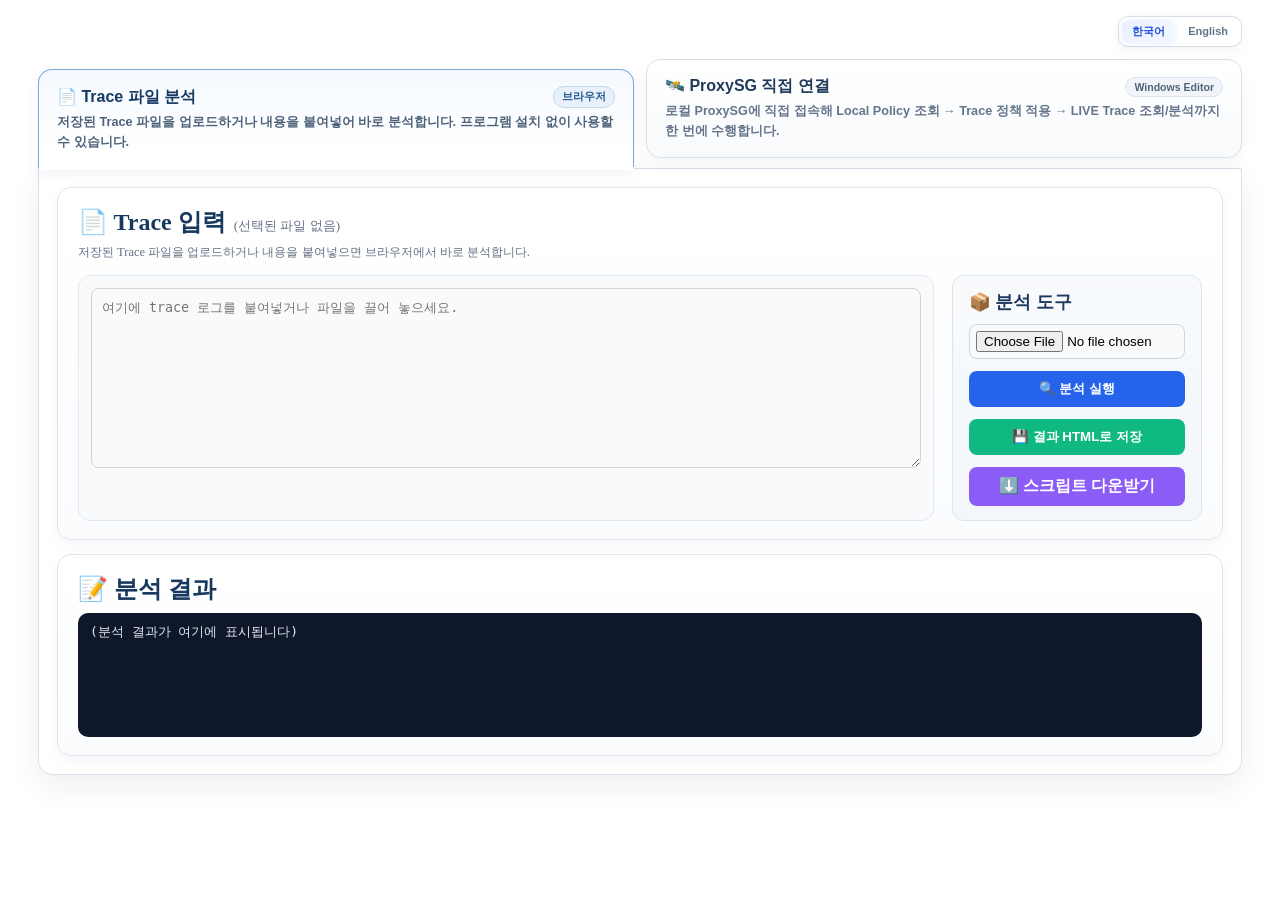
==== index.html @ c9fb76b7 "Add files via upload" ====
<!DOCTYPE html>
<html lang="ko">
<head>
<link rel="icon" href="data:image/svg+xml,%3Csvg xmlns='http://www.w3.org/2000/svg' viewBox='0 0 100 100'%3E%3Ctext y='.9em' font-size='90'%3E🌠%3C/text%3E%3C/svg%3E">
<link rel="stylesheet" href="https://etech-symantec.github.io/style.css" />
<link rel="preconnect" href="https://fonts.googleapis.com">
<link rel="preconnect" href="https://fonts.gstatic.com" crossorigin>
<link href="https://fonts.googleapis.com/css2?family=Do+Hyeon&display=swap" rel="stylesheet">
<meta charset="UTF-8">
<title data-i18n-title="pageTitle">ProxySG Trace 분석 도구</title>
<style>
  .container {
    background:#fff; border-radius:14px; box-shadow:0 6px 18px rgba(0,0,0,0.08);
    margin:30px; padding:4px 32px;
  }
  
  textarea {
    width:95%; min-height:180px; border:1px solid #d1d5db; border-radius:8px;
    padding:10px; resize:vertical; background:#fafafa; font-family:Consolas,monospace;
  }
  
  textarea:focus { outline:none; border-color:#2563eb; background:#fff; box-shadow:0 0 0 2px rgba(37,99,235,0.2); }
  
  button {
    background:#2563eb; color:white; border:none; border-radius:8px;
    padding:9px 16px; cursor:pointer; font-weight:600; margin-top:10px;
  }
  
  button:hover { background:#1e40af; }

  pre {
    background:#0f172a; color:#e2e8f0; padding:12px; border-radius:10px;
    white-space:pre-line;
    overflow-x:auto;
    line-height:1.1;
    margin:10;
    min-height:100px;
  }

  .match-line { color:#67C090; }
  .miss-line { color:#9BB4C0; }
  .na-line { color:#7f1d1d; }
  .blue-line { color:#3b82f6; }
  .pink-line { color:#ec4899; }
  .url-line { color:#facc15; }
  .purple-line { color:#a855f7; }
  .late-line { color:#E1D0B3; }

  .session-list {
    margin-top:15px; border:1px solid #d1d5db; border-radius:8px;
    max-height:400px; overflow-y:auto; background:#f9fafb;
  }
  .session-item {
    padding:8px 12px; border-bottom:1px solid #e5e7eb; cursor:pointer;
    font-family:Consolas, monospace;
  }
  .session-item:hover { background:#e0f2fe; }
  .session-id { font-weight:bold; color:#111827; display:block; }
  .session-method { color:#2563eb; font-weight:600; }
  .session-url { color:#7c3aed; }
  .active-session { background:#dbeafe; }

  .filter-box {
    margin-top: 15px; padding: 8px; background: #f3f4f6;
    border-radius: 8px; display: flex; gap: 18px; align-items: center;
  }
  
  .warning { color:#b91c1c; font-size:13px; margin-left:auto; }

  textarea.dragover {
    border: 2px dashed #2563eb !important;
    background: #eef2ff !important;
  }
  
  #tzOffset {
    font-family: "Segoe UI", sans-serif;
    font-size: 0.7rem;
    background: #fff;
    border: 1px solid #d1d5db;
    border-radius: 6px;
    padding: 2px 8px;
    cursor: pointer;
  }
  
  #tzOffset:hover {
    border-color: #2563eb;
  }
  
  #sessionSearchInput:focus {
    border-color: #2563eb;
    background: #fff;
    box-shadow: 0 0 0 2px rgba(37,99,235,0.15);
    outline: none;
  }


  /* ===== 분석 방식 선택 / 직접 연결 페이지 ===== */
  .trace-mode-wrap {
    margin: 24px 30px 0;
    display: grid;
    grid-template-columns: repeat(2, minmax(0, 1fr));
    gap: 12px;
    align-items: end;
    position: relative;
    z-index: 4;
  }
  .trace-mode-card {
    position: relative;
    min-height: 82px;
    border: 1px solid #d7e0ea !important;
    background: linear-gradient(180deg,#ffffff 0%,#f8fafc 100%) !important;
    border-radius: 14px;
    padding: 16px 18px;
    cursor: pointer;
    text-align: left;
    box-shadow: 0 5px 16px rgba(15,23,42,.045);
    transition: background .16s ease, border-color .16s ease, box-shadow .16s ease, transform .16s ease;
    color: #334155 !important;
    margin: 0 0 9px;
  }
  .trace-mode-card:hover:not(.active) {
    transform: translateY(-1px);
    border-color:#b9c9dc !important;
    background:linear-gradient(180deg,#ffffff 0%,#f1f5f9 100%) !important;
    box-shadow:0 9px 22px rgba(15,23,42,.075);
  }
  .trace-mode-card.active {
    margin-bottom:-1px;
    min-height:91px;
    border-color:#7ea6d8 !important;
    border-bottom-color:#ffffff !important;
    border-bottom-left-radius:0;
    border-bottom-right-radius:0;
    background:linear-gradient(180deg,#f5f9ff 0%,#ffffff 88%) !important;
    box-shadow:0 -1px 0 rgba(255,255,255,.95), 0 6px 18px rgba(36,87,144,.08);
    color:#163a63 !important;
    z-index:5;
  }
  .trace-mode-card.active::after {
    content:"";
    position:absolute;
    left:0;
    right:0;
    bottom:-3px;
    height:4px;
    background:#ffffff;
    z-index:6;
  }
  .trace-mode-title {
    display:flex;
    align-items:center;
    gap:9px;
    font-size:1rem;
    font-weight:800;
    color:#203a59 !important;
    margin-bottom:5px;
  }
  .trace-mode-desc {
    font-size:.79rem;
    color:#64748b !important;
    line-height:1.55;
  }
  .trace-mode-card:hover:not(.active) .trace-mode-title { color:#173b63 !important; }
  .trace-mode-card:hover:not(.active) .trace-mode-desc { color:#52657a !important; }
  .trace-mode-card.active .trace-mode-title { color:#163a63 !important; }
  .trace-mode-card.active .trace-mode-desc { color:#4e6279 !important; }
  .trace-mode-badge {
    margin-left:auto;
    font-size:.66rem;
    font-weight:700;
    padding:3px 8px;
    border-radius:999px;
    background:#f1f5f9 !important;
    color:#526277 !important;
    border:1px solid #dbe3ec;
  }
  .trace-mode-card:hover:not(.active) .trace-mode-badge {
    background:#eaf1f8 !important;
    color:#345b83 !important;
    border-color:#cfdae7;
  }
  .trace-mode-card.active .trace-mode-badge {
    background:#e7f0fb !important;
    color:#24588e !important;
    border-color:#c4d7ec;
  }
  .mode-panel { display:none; }
  .mode-panel.active { display:block; }
  .mode-panel.container {
    margin: 0 30px 30px;
    border:1px solid #d7e0ea;
    border-radius:0 0 14px 14px;
    box-shadow:0 12px 30px rgba(15,23,42,.065);
  }

  /* 직접 연결: 좌측 절차 20% + 우측 실행 영역 80% */
  .direct-hero {
    display:grid;
    grid-template-columns:minmax(190px,2fr) minmax(0,8fr);
    gap:16px;
    align-items:stretch;
    margin:18px 0 10px;
  }
  .direct-card {
    border:1px solid #dce4ee;
    border-radius:14px;
    padding:20px;
    background:linear-gradient(180deg,#ffffff 0%,#fbfcfe 100%);
    box-shadow:0 5px 16px rgba(15,23,42,.04);
  }
  .direct-card h3 { margin:0 0 8px; color:#17385f; font-size:1rem; }
  .direct-card p { margin:0; color:#5d6b7b; font-size:.8rem; line-height:1.65; }
  .direct-flow {
    display:flex;
    flex-direction:column;
    gap:9px;
    margin:0;
  }
  .direct-step {
    position:relative;
    flex:1;
    border:1px solid #dce4ee;
    border-radius:11px;
    padding:12px 11px 12px 14px;
    background:linear-gradient(180deg,#f8fafc,#f2f6fa);
    box-shadow:0 2px 7px rgba(15,23,42,.03);
  }
  .direct-step::before {
    content:"";
    position:absolute;
    left:-1px; top:10px; bottom:10px;
    width:3px; border-radius:3px;
    background:#6b9bcf;
  }
  .direct-step b { display:block; color:#214b75; font-size:.78rem; margin-bottom:4px; }
  .direct-step span { color:#657488; font-size:.7rem; line-height:1.5; }
  .direct-local-structure {
    margin-top:16px;
    padding-top:14px;
    border-top:1px solid #e2e8f0;
  }
  .direct-local-title {
    display:flex;
    align-items:center;
    gap:7px;
    margin:0 0 7px;
    color:#234a73;
    font-size:.82rem;
    font-weight:800;
  }
  .direct-note { margin-top:11px; padding:11px 13px; border-left:4px solid #5b8fd8; background:#f1f6fc; border-radius:8px; font-size:.75rem; color:#53657a; line-height:1.6; }
  @media(max-width:900px){
    .trace-mode-wrap{grid-template-columns:1fr;margin:16px 14px 0;gap:9px}
    .trace-mode-card,.trace-mode-card.active{margin-bottom:0;min-height:auto;border-radius:14px;border-bottom-color:#7ea6d8 !important}
    .trace-mode-card.active::after{display:none}
    .mode-panel.container{margin:14px 14px 24px;border-radius:14px}
    .direct-hero{grid-template-columns:1fr}
    .direct-flow{display:grid;grid-template-columns:1fr 1fr}
  }
  @media(max-width:600px){.direct-flow{grid-template-columns:1fr}}


  /* ===== 파일 분석 페이지 카드 스타일 ===== */
  #fileAnalysisPanel {
    background: transparent;
    box-shadow: none;
    border: 0;
    padding: 0;
  }
  .file-analysis-card {
    background: linear-gradient(180deg,#ffffff 0%,#fbfcfe 100%);
    border: 1px solid #dce4ee;
    border-radius: 14px;
    box-shadow: 0 5px 16px rgba(15,23,42,.04);
    padding: 18px 20px;
    margin-bottom: 14px;
  }
  .file-analysis-card h2,
  .file-analysis-card h3 {
    color: #17385f;
  }
  .file-input-grid {
    display: grid;
    grid-template-columns: minmax(0, 1fr) minmax(250px, .28fr);
    gap: 18px;
    align-items: stretch;
  }
  .file-input-pane {
    background:#f8fafc;
    border:1px solid #e3e9f1;
    border-radius:12px;
    padding:12px;
  }
  .file-tool-card {
    background:linear-gradient(180deg,#f8fafc 0%,#f3f7fb 100%) !important;
    border:1px solid #dce4ee !important;
    border-radius:12px !important;
    box-shadow:none !important;
    padding:14px 16px !important;
  }
  .file-analysis-subtle {
    color:#667085;
    font-size:.78rem;
    line-height:1.55;
  }
  #sessionSelectorContainer.file-analysis-card,
  #filterBox.file-analysis-card {
    margin-top: 0 !important;
  }
  @media(max-width:900px){
    .file-input-grid{grid-template-columns:1fr}
  }


  /* ===== Trace Editor 실행 강조 영역 ===== */
  .launcher-host-card {
    background: linear-gradient(135deg,#f7faff 0%,#eef4ff 100%);
    border-color:#afc7ea;
    box-shadow:0 10px 26px rgba(38,75,130,.08);
  }
  .launcher-host-card > h3 {
    color:#153d73;
  }


  /* ===== v7: 선택 탭과 본문을 자연스럽게 연결 ===== */
  .trace-mode-wrap {
    margin-bottom: 0 !important;
  }
  .trace-mode-card {
    margin-bottom: 10px !important;
  }
  .trace-mode-card.active {
    margin-bottom: -1px !important;
    border-bottom-color: #fff !important;
    box-shadow: 0 -1px 0 rgba(255,255,255,.95), 0 5px 14px rgba(36,87,144,.07) !important;
  }
  .trace-mode-card.active::after { display:none !important; }
  .mode-panel.container {
    position: relative;
    margin-top: 0 !important;
    border-top-color:#7ea6d8 !important;
    background:#fff;
    overflow: visible;
  }
  .mode-panel.active::before {
    content:"";
    position:absolute;
    top:-2px;
    height:3px;
    background:#fff;
    z-index:8;
    pointer-events:none;
  }
  body[data-trace-mode="file"] #fileAnalysisPanel {
    border-top-left-radius:0 !important;
  }
  body[data-trace-mode="file"] #fileAnalysisPanel::before {
    left:0;
    width:calc(50% - 6px);
  }
  body[data-trace-mode="direct"] #directAnalysisPanel {
    border-top-right-radius:0 !important;
  }
  body[data-trace-mode="direct"] #directAnalysisPanel::before {
    right:0;
    width:calc(50% - 6px);
  }
  /* 파일 분석도 실제 하단 패널 역할을 하도록 외곽을 복원 */
  #fileAnalysisPanel {
    background:#fff !important;
    border:1px solid #d7e0ea !important;
    box-shadow:0 12px 30px rgba(15,23,42,.065) !important;
    padding:18px !important;
  }
  #fileAnalysisPanel .file-analysis-card:last-child { margin-bottom:0; }

  /* ===== 한글 / English 전환 ===== */
  .trace-language-bar {
    margin:16px 30px -12px;
    display:flex;
    justify-content:flex-end;
    align-items:center;
    position:relative;
    z-index:10;
  }
  .trace-language-switch {
    display:inline-flex;
    align-items:center;
    gap:3px;
    padding:3px;
    border:1px solid #d5dee9;
    border-radius:10px;
    background:rgba(255,255,255,.92);
    box-shadow:0 3px 12px rgba(15,23,42,.05);
  }
  .trace-lang-btn {
    margin:0 !important;
    padding:6px 10px !important;
    border:0 !important;
    border-radius:7px !important;
    background:transparent !important;
    color:#64748b !important;
    font-size:11px !important;
    font-weight:800 !important;
    line-height:1 !important;
    box-shadow:none !important;
    transition:background .15s ease,color .15s ease,box-shadow .15s ease,transform .1s ease;
  }
  .trace-lang-btn:hover { background:#f1f5f9 !important; color:#24466d !important; }
  .trace-lang-btn.active {
    background:linear-gradient(135deg,#e8f1ff,#f4f7ff) !important;
    color:#1d4ed8 !important;
    box-shadow:0 1px 5px rgba(37,99,235,.10) !important;
  }
  .trace-lang-btn:active { transform:scale(.96); }
  @media(max-width:900px){
    .trace-language-bar{margin:12px 14px -7px}
    body[data-trace-mode] .mode-panel.active::before{display:none}
    body[data-trace-mode="file"] #fileAnalysisPanel,
    body[data-trace-mode="direct"] #directAnalysisPanel{border-radius:14px !important}
  }

</style>
</head>
<body>

<!-- 공통 헤더 + 제목 + 버전 -->
<script>
  window.pageTitle = "ProxySG Trace 도구";
  window.pageVersion = "ver.2026.10.15.02";
</script> 
<script src="https://etech-symantec.github.io/header.js"></script>

<script>
(() => {
  const dict = {
    ko: {
      pageTitle:'ProxySG Trace 분석 도구', pageHeader:'ProxySG Trace 도구',
      fileTabTitle:'📄 Trace 파일 분석', browserBadge:'브라우저',
      fileTabDesc:'저장된 Trace 파일을 업로드하거나 내용을 붙여넣어 바로 분석합니다. 프로그램 설치 없이 사용할 수 있습니다.',
      directTabTitle:'🛰️ ProxySG 직접 연결',
      directTabDesc:'로컬 ProxySG에 직접 접속해 Local Policy 조회 → Trace 정책 적용 → LIVE Trace 조회/분석까지 한 번에 수행합니다.',
      traceInputTitle:'📄 Trace 입력', noFile:'(선택된 파일 없음)',
      traceInputDesc:'저장된 Trace 파일을 업로드하거나 내용을 붙여넣으면 브라우저에서 바로 분석합니다.',
      tracePlaceholder:'여기에 trace 로그를 붙여넣거나 파일을 끌어 놓으세요.',
      analysisTools:'📦 분석 도구', analyzeBtn:'🔍 분석 실행', saveHtmlBtn:'💾 결과 HTML로 저장', downloadScript:'⬇️ 스크립트 다운받기',
      sessionSelect:'세션 선택:', sessionSearch:'키워드로 검색 (예: GET, URL, ID 등)', showMiss:'miss 보기', showNA:'n/a 보기', showLate:'late 보기', timezone:'타임존:',
      analysisResult:'📝 분석 결과', initialResult:'(분석 결과가 여기에 표시됩니다)',
      directTitle:'🛰️ ProxySG 직접 연결 분석', directDesc:'브라우저는 SSH/HTTPS를 직접 처리하지 않습니다. 필요할 때만 일회성 URL Protocol Launcher가 로컬 Policy Trace Editor를 실행합니다.',
      directFlowAria:'ProxySG 직접 연결 사용 절차', step1Title:'1. 장비 설정', step1Desc:'SSH 및 Management HTTPS 정보를 설정합니다.',
      step2Title:'2. Trace 정책', step2Desc:'조건을 지정하고 Local Policy에 Trace CPL을 적용합니다. 테스트 완료 후에는 추가했던 Trace 정책을 삭제할 수도 있습니다.',
      step3Title:'3. LIVE Trace', step3Desc:'HTTPS로 Trace와 Access Log를 실시간 조회합니다.',
      step4Title:'4. 즉시 분석', step4Desc:'Verdict, Method, 응답코드, Timing 기준으로 바로 분석합니다.',
      runEditorTitle:'🚀 Trace Editor 실행', runEditorDesc:'처음 사용하는 PC에서는 버튼 한 번으로 v6 설치 CMD를 다운로드합니다. 설치 완료 후 같은 버튼이 실행 버튼으로 전환됩니다.',
      localStructure:'🔐 로컬 실행 구조', localDescBefore:'Launcher는', localDescAfter:'상주하지 않으며 localhost 포트를 열지 않습니다. Editor는 ZIP으로 내려받아 SHA-256을 검증한 뒤 LocalAppData에 설치합니다.',
      smartScreenNote:'최초 설치 시 Windows가 CMD 실행 확인 또는 SmartScreen 경고를 표시할 수 있습니다. 설치 CMD는 서비스·시작프로그램·localhost Listener를 만들지 않으며, Editor ZIP 검증 및 설치만 수행합니다.',
      kbTitle:'🔗 Broadcom Knowledge Base', close:'닫기',
      noInput:'텍스트를 입력하거나 파일을 업로드하세요.', noTransactions:'분석할 트랜잭션 구간이 없습니다.', noInfo:'정보 없음', timingRef:'📘 Timing 상세설명 보기',
      internalPolicy:'내부 참조 정책', localPolicy:'Local 정책', vpmPolicy:'VPM 정책'
    },
    en: {
      pageTitle:'ProxySG Trace Analysis Tool', pageHeader:'ProxySG Trace Tools',
      fileTabTitle:'📄 Trace File Analysis', browserBadge:'Browser',
      fileTabDesc:'Upload a saved Trace file or paste its contents for immediate analysis. No software installation is required.',
      directTabTitle:'🛰️ Direct ProxySG Connection',
      directTabDesc:'Connect directly to a local ProxySG to review Local Policy, apply a Trace policy, and run LIVE Trace analysis end to end.',
      traceInputTitle:'📄 Trace Input', noFile:'(No file selected)',
      traceInputDesc:'Upload a saved Trace file or paste its contents to analyze it directly in the browser.',
      tracePlaceholder:'Paste Trace logs here or drop a file.',
      analysisTools:'📦 Analysis Tools', analyzeBtn:'🔍 Analyze', saveHtmlBtn:'💾 Save Result as HTML', downloadScript:'⬇️ Download Script',
      sessionSelect:'Session:', sessionSearch:'Search by keyword (e.g. GET, URL, ID)', showMiss:'Show miss', showNA:'Show n/a', showLate:'Show late', timezone:'Time zone:',
      analysisResult:'📝 Analysis Result', initialResult:'(Analysis results will appear here)',
      directTitle:'🛰️ Direct ProxySG Analysis', directDesc:'The browser does not handle SSH/HTTPS directly. A one-shot URL protocol launcher starts the local Policy Trace Editor only when needed.',
      directFlowAria:'Direct ProxySG workflow', step1Title:'1. Device Settings', step1Desc:'Configure SSH and Management HTTPS connection information.',
      step2Title:'2. Trace Policy', step2Desc:'Define conditions and apply Trace CPL to Local Policy. After testing, you can also remove the Trace policy that was added.',
      step3Title:'3. LIVE Trace', step3Desc:'View Trace and Access Log data live over HTTPS.',
      step4Title:'4. Instant Analysis', step4Desc:'Analyze immediately by Verdict, Method, response code, and Timing.',
      runEditorTitle:'🚀 Run Trace Editor', runEditorDesc:'On a new PC, one click downloads the v6 installer CMD. After installation, the same button changes to the Run button.',
      localStructure:'🔐 Local Execution Architecture', localDescBefore:'The Launcher', localDescAfter:' is not resident and opens no localhost port. The Editor is distributed as a ZIP, SHA-256 verified, and installed under LocalAppData.',
      smartScreenNote:'Windows may show a CMD execution confirmation or SmartScreen warning during first installation. The installer creates no service, startup item, or localhost listener; it only verifies and installs the Editor ZIP.',
      kbTitle:'🔗 Broadcom Knowledge Base', close:'Close',
      noInput:'Enter text or upload a file.', noTransactions:'No transaction blocks were found to analyze.', noInfo:'No information', timingRef:'📘 View Timing Details',
      internalPolicy:'Internal Reference Policy', localPolicy:'Local Policy', vpmPolicy:'VPM Policy'
    }
  };
  window.traceI18nT = (key) => (dict[window.PROXYSG_LANG || 'ko'] || dict.ko)[key] || key;

  const launcherText = {
    'ProxySG Trace 도구':'ProxySG Trace Tools',
    '최신 버전 확인 중':'Checking latest version', 'PC 상태 확인 중':'Checking PC status', '확인 중':'Checking',
    '▶ Trace Editor 실행':'▶ Run Trace Editor', '↻ 설치 상태 확인':'↻ Check Installation', 'Launcher 설치/복구':'Install/Repair Launcher',
    '설치되어 있지 않으면':'If not installed',
    '실행 버튼을 눌렀을 때 자동으로 설치 안내 모달이 열리고 Setup 파일 다운로드가 시작됩니다.':'clicking Run automatically opens the installation guide and starts the Setup download.',
    '🛡️ ProxySG Trace Launcher 최초 설치':'🛡️ Initial ProxySG Trace Launcher Setup',
    '로컬 ProxySG에 직접 연결하려면 Windows Launcher가 한 번 필요합니다.':'A one-time Windows Launcher installation is required for direct local ProxySG access.',
    'Launcher는 웹페이지와 로컬 Trace Editor를 연결하는 작은 실행 도우미입니다. 설치 후에는 이 페이지의':'The Launcher is a small helper that connects this web page to the local Trace Editor. After installation, you can use the',
    '버튼만으로 최신 버전을 확인하고 실행할 수 있습니다.':'button on this page to check and run the latest version.',
    '🔒 관리자 권한 불필요':'🔒 No administrator rights required', '현재 Windows 사용자 영역(%LOCALAPPDATA%)에만 설치합니다.':'Installs only in the current Windows user area (%LOCALAPPDATA%).',
    '🏠 로컬 전용 상태 서비스':'🏠 Local-only status service', '127.0.0.1:58321에만 바인딩되며 외부 PC에서는 접근할 수 없습니다.':'Binds only to 127.0.0.1:58321 and cannot be accessed from another PC.',
    '✅ 무결성 확인':'✅ Integrity verification', 'Trace Editor를 실행하기 전에 배포 정보의 SHA-256과 다운로드 파일을 비교합니다.':'Compares the downloaded file against the SHA-256 in the release metadata before running Trace Editor.',
    '🔄 자동 최신 버전':'🔄 Automatic latest version', '실행할 때마다 GitHub Pages의 최신 버전을 확인하고 필요한 경우에만 업데이트합니다.':'Checks the latest version on GitHub Pages at launch and updates only when needed.',
    '🔑 장비 계정 분리':'🔑 Device credentials stay separate', 'Launcher 자체는 ProxySG ID/비밀번호를 수집하거나 서버로 전송하지 않습니다.':'The Launcher itself does not collect or send ProxySG IDs or passwords to the server.',
    '🧩 직접 분석 기능':'🧩 Direct analysis features', 'Local Policy 조회/Trace 정책 적용/HTTPS LIVE Trace 조회와 분석을 로컬 Editor에서 수행합니다.':'The local Editor handles Local Policy review, Trace policy application, HTTPS LIVE Trace viewing, and analysis.',
    '설치 위치:':'Install location:', '다운로드 출처:':'Download source:', 'Windows SmartScreen 안내:':'Windows SmartScreen:',
    '현재 설치 파일은 상용 코드 서명 인증서로 서명되지 않았으므로 PC 환경에 따라 ‘알 수 없는 게시자’ 경고가 표시될 수 있습니다. 파일 출처와 SHA-256을 확인한 뒤 진행하세요.':'The installer is not currently signed with a commercial code-signing certificate, so Windows may show an “Unknown publisher” warning. Verify the download source and SHA-256 before continuing.',
    '설치 파일을 자동으로 다운로드합니다.':'The installer will download automatically.', '설치 완료 확인':'Check Installation', '설치 파일 다시 받기':'Download Setup Again', '확인':'OK',
    '설치 파일 다운로드를 다시 시작했습니다.':'The setup download has restarted.', 'Launcher 설치 상태 확인 중...':'Checking Launcher installation...',
    '설치 확인 완료. Trace Editor를 실행합니다.':'Installation confirmed. Starting Trace Editor.', '아직 Launcher가 확인되지 않습니다. 다운로드한 Setup EXE를 실행해 주세요.':'Launcher is not detected yet. Run the downloaded Setup EXE.',
    'Launcher가 없어 설치 파일 다운로드를 시작합니다.':'Launcher was not found. Starting the setup download.', 'Launcher 설치가 필요합니다.':'Launcher installation is required.',
    'Launcher 확인 중':'Checking Launcher', '실행 요청 완료':'Launch requested', 'Launcher 연결됨':'Launcher connected', '설치 필요':'Installation required',
    'Launcher 설치됨':'Launcher installed', 'Editor 미설치':'Editor not installed', 'Launcher 미확인':'Launcher not detected', 'PC 상태 확인 불가':'Unable to check PC status',
    'Launcher 실행 요청 실패':'Launcher run request failed'
  };
  const reverseLauncher = Object.fromEntries(Object.entries(launcherText).map(([k,v])=>[v,k]));

  function translateLooseText(root=document.body){
    if(!root) return;
    const lang=window.PROXYSG_LANG || 'ko';
    const map = lang==='en' ? launcherText : reverseLauncher;
    const walker=document.createTreeWalker(root,NodeFilter.SHOW_TEXT);
    const nodes=[]; while(walker.nextNode()) nodes.push(walker.currentNode);
    nodes.forEach(n=>{
      const raw=n.nodeValue || ''; const lead=(raw.match(/^\s*/)||[''])[0], trail=(raw.match(/\s*$/)||[''])[0];
      const core=raw.trim(); if(!core) return;
      if(map[core]) n.nodeValue=lead+map[core]+trail;
      else if(lang==='en'){
        let m=core.match(/^최신 Editor v(.+)$/); if(m) n.nodeValue=lead+'Latest Editor v'+m[1]+trail;
      } else {
        let m=core.match(/^Latest Editor v(.+)$/); if(m) n.nodeValue=lead+'최신 Editor v'+m[1]+trail;
      }
    });
    root.querySelectorAll?.('[aria-label="닫기"]').forEach(el=>{ if(lang==='en') el.setAttribute('aria-label','Close'); });
    root.querySelectorAll?.('[aria-label="Close"]').forEach(el=>{ if(lang==='ko') el.setAttribute('aria-label','닫기'); });
  }

  function applyLanguage(lang, rerun=false){
    lang = lang === 'en' ? 'en' : 'ko';
    window.PROXYSG_LANG=lang;
    localStorage.setItem('proxysgTraceLanguage',lang);
    document.documentElement.lang=lang;
    const d=dict[lang];
    document.querySelectorAll('[data-i18n]').forEach(el=>{ const k=el.dataset.i18n; if(d[k]!=null) el.textContent=d[k]; });
    document.querySelectorAll('[data-i18n-placeholder]').forEach(el=>{ const k=el.dataset.i18nPlaceholder; if(d[k]!=null) el.setAttribute('placeholder',d[k]); });
    document.querySelectorAll('[data-i18n-aria]').forEach(el=>{ const k=el.dataset.i18nAria; if(d[k]!=null) el.setAttribute('aria-label',d[k]); });
    document.title=d.pageTitle;
    const fileName=document.getElementById('fileNameDisplay');
    if(fileName && !document.getElementById('fileInput')?.files?.length) fileName.textContent=d.noFile;
    const result=document.getElementById('result');
    if(result && (!window.sessions || !window.sessions.length) && !document.getElementById('inputText')?.value.trim()) result.textContent=d.initialResult;
    document.querySelectorAll('.trace-lang-btn').forEach(btn=>btn.classList.toggle('active',btn.dataset.lang===lang));
    const ref=document.getElementById('refBtn'); if(ref) ref.textContent=d.timingRef;
    translateLooseText(document.body);
    window.dispatchEvent(new CustomEvent('proxysg-language-change',{detail:{lang}}));
    if(rerun && document.getElementById('inputText')?.value.trim()) setTimeout(()=>document.getElementById('analyzeBtn')?.click(),0);
  }

  function initLanguageUI(){
    const initial=localStorage.getItem('proxysgTraceLanguage')==='en'?'en':'ko';
    document.querySelectorAll('.trace-lang-btn').forEach(btn=>{
      if(btn.dataset.langBound==='1') return;
      btn.dataset.langBound='1';
      btn.addEventListener('click',()=>applyLanguage(btn.dataset.lang,true));
    });
    applyLanguage(initial,false);

    const mo=new MutationObserver(muts=>{
      for(const m of muts){
        m.addedNodes.forEach(n=>{
          if(n.nodeType===1) translateLooseText(n);
          else if(n.nodeType===3 && n.parentElement) translateLooseText(n.parentElement);
        });
      }
    });
    mo.observe(document.body,{childList:true,subtree:true,characterData:true});
    window.__proxysgLanguageObserver=mo;
  }

  window.traceSetLanguage=applyLanguage;
  if(document.readyState==='loading'){
    document.addEventListener('DOMContentLoaded',initLanguageUI,{once:true});
  }else{
    initLanguageUI();
  }
})();
</script>



<div class="trace-language-bar" aria-label="Language">
  <div class="trace-language-switch">
    <button type="button" class="trace-lang-btn active" data-lang="ko">한국어</button>
    <button type="button" class="trace-lang-btn" data-lang="en">English</button>
  </div>
</div>

<div class="trace-mode-wrap" id="traceModeWrap">
  <button type="button" class="trace-mode-card active" data-trace-mode="file">
    <div class="trace-mode-title"><span data-i18n="fileTabTitle">📄 Trace 파일 분석</span> <span class="trace-mode-badge" data-i18n="browserBadge">브라우저</span></div>
    <div class="trace-mode-desc" data-i18n="fileTabDesc">저장된 Trace 파일을 업로드하거나 내용을 붙여넣어 바로 분석합니다. 프로그램 설치 없이 사용할 수 있습니다.</div>
  </button>
  <button type="button" class="trace-mode-card" data-trace-mode="direct">
    <div class="trace-mode-title"><span data-i18n="directTabTitle">🛰️ ProxySG 직접 연결</span> <span class="trace-mode-badge">Windows Editor</span></div>
    <div class="trace-mode-desc" data-i18n="directTabDesc">로컬 ProxySG에 직접 접속해 Local Policy 조회 → Trace 정책 적용 → LIVE Trace 조회/분석까지 한 번에 수행합니다.</div>
  </button>
</div>


<div id="fileAnalysisPanel" class="container mode-panel active">
  <div class="file-analysis-card">
    <h2 style="
      display:flex;
      align-items:baseline;
      gap:8px;
      margin:0 0 5px;
    ">
      <span data-i18n="traceInputTitle">📄 Trace 입력</span>
      <span id="fileNameDisplay" style="font-size:.82rem;color:#667085;font-weight:400;">(선택된 파일 없음)</span>
    </h2>
    <div class="file-analysis-subtle" style="margin-bottom:12px;">
      <span data-i18n="traceInputDesc">저장된 Trace 파일을 업로드하거나 내용을 붙여넣으면 브라우저에서 바로 분석합니다.</span>
    </div>

    <div class="file-input-grid">
      <!-- 🔹 왼쪽: Trace 입력창 -->
      <div class="file-input-pane">
        <textarea id="inputText" data-i18n-placeholder="tracePlaceholder" placeholder="여기에 trace 로그를 붙여넣거나 파일을 끌어 놓으세요." style="width:100%;box-sizing:border-box;margin:0;"></textarea>
      </div>

      <!-- 🔹 오른쪽: 카드형 분석 도구 -->
      <div class="file-tool-card" style="display:flex;flex-direction:column;gap:2px;">
      <h3 style="
        font-size: 1.1rem;
        margin: 0;
        margin-bottom: 8px;
        color: #1e3a5f;
        display: flex;
        align-items: center;
        gap: 6px;
      ">
        <span data-i18n="analysisTools">📦 분석 도구</span>
      </h3>

      <input type="file" id="fileInput" accept=".txt" style="
        padding: 6px;
        border: 1px solid #d1d5db;
        border-radius: 8px;
        background:#f9fafb;
        cursor:pointer;
      ">

      <button id="analyzeBtn" style="
        background:#2563eb;
        color:white;
        border:none;
        border-radius:8px;
        padding:9px 16px;
        cursor:pointer;
        font-weight:600;
        transition: background 0.2s;
      "><span data-i18n="analyzeBtn">🔍 분석 실행</span></button>

      <button id="downloadBtn" style="
        background:#10b981;
        color:white;
        border:none;
        border-radius:8px;
        padding:9px 16px;
        cursor:pointer;
        font-weight:600;
        transition: background 0.2s;
      "><span data-i18n="saveHtmlBtn">💾 결과 HTML로 저장</span></button>

      <a href="trace_downloader.py" download="trace_downloader.py" style="
        background:#8b5cf6;
        color:white;
        border:none;
        border-radius:8px;
        padding:9px 16px;
        cursor:pointer;
        font-weight:600;
        transition: background 0.2s;
        text-align: center;
        text-decoration: none;
        margin-top: 10px;
        display: block;
      "><span data-i18n="downloadScript">⬇️ 스크립트 다운받기</span></a>

      </div>
    </div>
  </div>

  <div id="sessionSelectorContainer" class="file-analysis-card" style="display:none; margin-top:10px; margin-bottom:8px;">
    <div style="display:flex; align-items:center; justify-content:space-between; gap:10px;">
      <label style="white-space:nowrap; font-weight:400;"><b data-i18n="sessionSelect">세션 선택:</b></label>

      <!-- 🔎 검색 입력창 -->
      <input 
        type="text" 
        id="sessionSearchInput" 
        data-i18n-placeholder="sessionSearch" placeholder="키워드로 검색 (예: GET, URL, ID 등)" 
        style="
          flex:1;
          padding: 6px 10px;
          border: 1px solid #d1d5db;
          border-radius: 6px;
          font-family: 'Segoe UI', sans-serif;
          font-size: 0.9rem;
          box-sizing: border-box;
        ">
    </div>

    <!-- 🔹 세션 목록 -->
    <div class="session-list" id="sessionList" style="margin-top:8px;"></div>
  </div>


  <div class="filter-box file-analysis-card" id="filterBox" style="display:none;">
    <div style="display:flex; align-items:center; gap:15px; flex:1;">
      <label><input type="checkbox" id="showMiss"> <span data-i18n="showMiss">miss 보기</span> (<span id="missCount">0</span>)</label>
      <label><input type="checkbox" id="showNA"> <span data-i18n="showNA">n/a 보기</span> (<span id="naCount">0</span>)</label>
      <label><input type="checkbox" id="showLate"> <span data-i18n="showLate">late 보기</span> (<span id="lateCount">0</span>)</label>
    </div>
    
    <div style="margin-left:auto; display:flex; align-items:center; gap:6px;">
      <label for="tzOffset" data-i18n="timezone">타임존:</label>
      <select id="tzOffset" style="border:1px solid #ccc; border-radius:6px; padding:2px 6px;">
        <script>
          for (let i = 12; i >= -12; i--) {
            const opt = document.createElement("option");
            opt.value = i;
            opt.textContent = i === 9 ? "UTC+9 (KST)" : `UTC${i >= 0 ? "+" + i : i}`;
            if (i === 9) opt.selected = true;
            document.currentScript.parentElement.appendChild(opt);
          }
        </script>
      </select>
    </div>
  </div>



  <div class="file-analysis-card">
    <h2 style="display:flex;align-items:baseline;gap:8px;margin:0 0 8px;" data-i18n="analysisResult">📝 분석 결과</h2>
    <pre id="result" style="margin:0;">(분석 결과가 여기에 표시됩니다)</pre>
  </div>

</div>


<div id="directAnalysisPanel" class="container mode-panel">
  <h2 style="margin:14px 0 4px; color:#1e3a5f;" data-i18n="directTitle">🛰️ ProxySG 직접 연결 분석</h2>
  <div style="font-size:.8rem;color:#667085;line-height:1.6;" data-i18n="directDesc">브라우저는 SSH/HTTPS를 직접 처리하지 않습니다. 필요할 때만 일회성 URL Protocol Launcher가 로컬 Policy Trace Editor를 실행합니다.</div>

  <div class="direct-hero">
    <div class="direct-flow" data-i18n-aria="directFlowAria" aria-label="ProxySG 직접 연결 사용 절차">
      <div class="direct-step"><b data-i18n="step1Title">1. 장비 설정</b><span data-i18n="step1Desc">SSH 및 Management HTTPS 정보를 설정합니다.</span></div>
      <div class="direct-step"><b data-i18n="step2Title">2. Trace 정책</b><span data-i18n="step2Desc">조건을 지정하고 Local Policy에 Trace CPL을 적용합니다. 테스트 완료 후에는 추가했던 Trace 정책을 삭제할 수도 있습니다.</span></div>
      <div class="direct-step"><b data-i18n="step3Title">3. LIVE Trace</b><span data-i18n="step3Desc">HTTPS로 Trace와 Access Log를 실시간 조회합니다.</span></div>
      <div class="direct-step"><b data-i18n="step4Title">4. 즉시 분석</b><span data-i18n="step4Desc">Verdict, Method, 응답코드, Timing 기준으로 바로 분석합니다.</span></div>
    </div>

    <div class="direct-card launcher-host-card">
      <h3 data-i18n="runEditorTitle">🚀 Trace Editor 실행</h3>
      <p style="margin-bottom:12px;" data-i18n="runEditorDesc">처음 사용하는 PC에서는 버튼 한 번으로 v6 설치 CMD를 다운로드합니다. 설치 완료 후 같은 버튼이 실행 버튼으로 전환됩니다.</p>
      <div id="proxysg-launcher-slot"></div>

      <div class="direct-local-structure">
        <div class="direct-local-title" data-i18n="localStructure">🔐 로컬 실행 구조</div>
        <p><span data-i18n="localDescBefore">Launcher는</span><span data-i18n="localDescAfter">상주하지 않으며 localhost 포트를 열지 않습니다. Editor는 ZIP으로 내려받아 SHA-256을 검증한 뒤 LocalAppData에 설치합니다.</span></p>
        <div class="direct-note" data-i18n="smartScreenNote">최초 설치 시 Windows가 CMD 실행 확인 또는 SmartScreen 경고를 표시할 수 있습니다. 설치 CMD는 서비스·시작프로그램·localhost Listener를 만들지 않으며, Editor ZIP 검증 및 설치만 수행합니다.</div>
      </div>
    </div>
  </div>
</div>

<script>
// === 파일 선택 버튼 업로드 ===
document.getElementById("fileInput").addEventListener("change", e => {
  const file = e.target.files[0];
  if (!file) return;
  // 파일명 표시
  document.getElementById("fileNameDisplay").textContent = file.name;

  const reader = new FileReader();
  reader.onload = ev => {
    document.getElementById("inputText").value = ev.target.result;
    // 파일 로드 후 자동 분석 실행
    document.getElementById("analyzeBtn").click();
  };
  reader.readAsText(file);
});

function htmlEscape(str) {
  return str.replace(/&/g, "&amp;").replace(/</g, "&lt;").replace(/>/g, "&gt;");
}

let sessions = [];

document.getElementById("analyzeBtn").addEventListener("click", () => {
  const text = document.getElementById("inputText").value;
  if (!text.trim()) {
    alert(window.traceI18nT("noInput"));
    return;
  }

  const pattern = /start transaction[\s\S]*?stop transaction/gi;
  const matches = text.match(pattern);
  if (!matches) {
    document.getElementById("result").textContent = window.traceI18nT("noTransactions");
    return;
  }

  sessions = [];

  matches.forEach(block => {
    const lines = block.split(/\r?\n+/).map(l => l.trim()).filter(Boolean);
    let sessionHeader = "Unknown";
    if (lines.length > 1 && /^transaction/i.test(lines[1])) {
      sessionHeader = lines[1].replace(/^start\s+/i, "").trim();
    }

    let urlLine = window.traceI18nT("noInfo");
    const timeIdx = lines.findIndex(line => /^time\s*:/i.test(line));
    if (timeIdx !== -1 && lines[timeIdx + 1]) {
      const nextLine = lines[timeIdx + 1].trim();
      if (/^(CONNECT|GET|POST|PUT|DELETE|HEAD|OPTIONS|unknown|ssl|tcp|tls)\s+/i.test(nextLine)) {
        urlLine = nextLine;
      }
    }

    let methodPart = "", urlPart = "";
    const urlParts = urlLine.split(/\s+/);
    if (urlParts.length >= 2) {
      methodPart = urlParts[0];
      urlPart = urlParts.slice(1).join(" ");
    }

    const allLines = [];
    let sectionLineNum = 0;
    let currentSection = null;

    for (let i = 0; i < lines.length; i++) {
      let line = lines[i];
      if (/^start transaction/i.test(line) || /^stop transaction/i.test(line)) continue;
      
      
      // === [🕒 time: UTC → 선택된 오프셋 기준 변환 + yyyy-mm-dd + 타임존 약자 + 색상 표시] ===
      if (/^time\s*:/i.test(line)) {
        const match = line.match(/time\s*:\s*([\d-]+\s+[\d:]+)\s*(UTC)?/i);
        if (match) {
          const utcStr = match[1];
          allLines.push({
            type: "time",
            content: utcStr,
            raw: line    // 원본 "time: ..." 줄 전체 저장
          });
          continue;
        }
      }


      // === <...> 섹션 구분선 표시 ===
      const sectionMatch = line.match(/^<([A-Za-z0-9_\-\s"'\@\:\"\[\]\:]+)>/);
      if (sectionMatch) {
        const sectionName = sectionMatch[1];

        // ① 내부 참조 정책 (@ 포함)
        if (/@/.test(sectionName)) {
          const prevLine = lines[i - 1] || "";

          // ▶ 처음 등장하는 @ 섹션이면 구분선 추가
          if (!lines.slice(0, i).some(l => /^<[^>]*@/.test(l))) {
            allLines.push({
              type: "normal",
              content: `<span style="color:#a1a1a1;"><br>───[ ${window.traceI18nT("internalPolicy")} ]────────────────────────────────────────────────</span>`
            });
          }

          // 본문 출력
          allLines.push({
            type: "normal", content: htmlEscape(line) });
          continue;
        }

        // ② Local 정책 ([local:] 포함)
        if (/\[local:/i.test(line)) {
          const alreadyLocal = allLines.some(l => l.content?.includes(`───[ ${window.traceI18nT("localPolicy")} ]`));
          if (!alreadyLocal) {
            allLines.push({
              type: "normal",
              content: `<span style="color:#F49BAB;"><br>───[ ${window.traceI18nT("localPolicy")} ]──────────────────────────────────────────────────</span>`
            });
          }
          allLines.push({
            type: "normal", content: htmlEscape(line)});
          continue;
        }

        // ③ VPM 정책 (@ 없음, [local:] 없음)
        const prevHasAt = lines.slice(0, i).some(l => /^<[^>]*@/.test(l));
        const alreadyVPM = allLines.some(l => l.content?.includes(`───[ ${window.traceI18nT("vpmPolicy")} ]`));
        if (prevHasAt && !alreadyVPM) {
          allLines.push({
            type: "normal",
            content: `<span style="color:#77BEF0;"><br>───[ ${window.traceI18nT("vpmPolicy")} ]──────────────────────────────────────────────────</span>`
          });
        }

        // 본문 출력
        currentSection = sectionName;
        sectionLineNum = 0;
        allLines.push({
          type: "normal", content: htmlEscape(line) });
        continue;
      }


      if (currentSection) sectionLineNum++;

      
      // condition 또는 Assigned values ~ connection 전까지 삭제 (connection 줄은 보존)
      if (
        /^Matched condition definitions:/i.test(line) ||
        /^Assigned values of transaction variables:/i.test(line)
      ) {
        while (i + 1 < lines.length) {
          // 다음 줄이 connection:이면 삭제 중단하고 남김
          if (/^connection:/i.test(lines[i + 1])) {
            break;
          }
          i++;
        }
        continue;
      }


      // connection: 구분선 + 본문 출력
      if (/^connection:/i.test(line)) {
        allLines.push({
          type: "normal",
          content: `<span style="color:#E9D484;"><br>===[ Connection Info ]===================================================================================================</span>`
        });
        allLines.push({ type: "normal", content: `<span style="color:#E9D484;">${htmlEscape(line)}</span>`
        });
        continue;
      }
      
      // verdict: 구분선 + 본문 출력
      if (/^verdict:/i.test(line)) {
        allLines.push({
          type: "normal",
          content: `<span style="color:#B7A3E3;"><br>===[ Verdict ]==========================================================================================================</span>`
        });
        allLines.push({ type: "normal", content: `<span style="color:#B7A3E3;">${htmlEscape(line)}</span>`
        });
        continue;
      }
      
      // Transaction timing 구분선 + 본문 출력
      if (/^Transaction timing:/i.test(line)) {
        allLines.push({
          type: "normal",
          content: `<span style="color:#FFD5D5;"><br>===[ Transaction Timing ]===============================================================================================</span>`
        });
        allLines.push({ type: "normal", content: `<span style="color:#FFD5D5;">${htmlEscape(line)}</span>`
        });
        continue;
      }

      if (/^miss:/i.test(line)) {
        allLines.push({ type: "miss", content: `<span class="miss-line">${htmlEscape(line)}</span>` });
        continue;
      }

      if (/^n\/a/i.test(line)) {
        allLines.push({ type: "na", content: `<span class="na-line">${htmlEscape(line)}</span>` });
        continue;
      }
      
      if (/^late:/i.test(line)) {
        allLines.push({ type: "late", content: `<span class="late-line">${htmlEscape(line)}</span>` });
        continue;
      }

      // === [1️⃣ MATCH: < 로 시작하면 먼저 제거] ===
      if (/^\s*MATCH:\s*</i.test(line)) {
        line = line.replace(/^MATCH:\s*/i, "");
      }

      // === [2️⃣ 섹션 기준점 감지] ===
      // '<' 또는 'MATCH: <'로 시작했던 모든 줄을 섹션 기준으로 처리
      const sectionStartPattern = /^<|^\s*MATCH:\s*</i;
      if (sectionStartPattern.test(lines[i])) {
        currentSection = "section_" + i;  // 고유한 섹션 식별용 이름
        sectionLineNum = 0;
      }

      // === [3️⃣ MATCH 카운트 계산: 바로 위 섹션부터의 상대 위치]
      if (/^MATCH:/i.test(line)) {
        let relativeIndex = 1;
        for (let j = i - 1; j >= 0; j--) {
          // '<' 혹은 'MATCH: <' 만나는 순간 중단
          if (/^<|^\s*MATCH:\s*</i.test(lines[j])) break;
          relativeIndex++;
        }
        line = `　(#${relativeIndex}) ${line}`;
      }


      line = htmlEscape(line);
      if (/^\　\(\#\d+\)\s*MATCH:/i.test(line)) line = `<span class="match-line">${line}</span>`;
      else if (/^(client-in:|server-out:)/i.test(line)) line = `<span class="blue-line">${line}</span>`;
      else if (/^(server-in:|client-out:)/i.test(line)) line = `<span class="pink-line">${line}</span>`;
      else if (/^(CONNECT|GET|POST|PUT|DELETE|HEAD|OPTIONS|unknown|ssl|tcp|tls)\s+/i.test(line))
        line = `<span class="url-line">${line}</span>`;

      allLines.push({ type: "normal", content: line });
    }

    sessions.push({ id: sessionHeader, methodPart, urlPart, lines: allLines });
  });

  //=============================================== 세션 관련

  const listContainer = document.getElementById("sessionList");
  listContainer.innerHTML = "";
  document.getElementById("sessionSelectorContainer").style.display = "block";
  document.getElementById("filterBox").style.display = "flex";

  sessions.forEach((s, idx) => {
    const div = document.createElement("div");
    div.className = "session-item";
    
    // verdict 줄 추출 (HTML 태그 제거 후 매칭)
    const verdictLine = s.lines.find(l => /verdict:/i.test(l.content || ""));
    let verdictText = "";
    if (verdictLine) {
      // HTML 태그 제거
      const cleanText = verdictLine.content.replace(/<[^>]+>/g, "");
      const match = cleanText.match(/verdict:\s*([A-Z]+(?:\([^)]+\))?)/i);
      if (match) verdictText = match[1];
    }
    
    // verdict 색상 구분
    let verdictColor = "#000";
    if (/EXCEPTION/i.test(verdictText)) verdictColor = "#b91c1c"; // 진한 빨강
    else if (/DENIED/i.test(verdictText)) verdictColor = "#ef4444"; // 빨강
    else if (/ALLOW/i.test(verdictText)) verdictColor = "#10b981"; // 초록

    
    // verdict 표시용 HTML (없으면 빈칸)
    const verdictHtml = verdictText
      ? `<span style="color:${verdictColor}; font-weight:700;">[${verdictText}]</span> `
      : "";
      
    // 두 번째 줄의 맨 앞에 verdict 추가
    div.innerHTML = `
    <div style="margin-bottom:2px;">
      <span class="session-id">${s.id}</span>
    </div>
    <div style="line-height:1.2;">
      <span class="session-method">${verdictHtml}${s.methodPart}</span>
      <span class="session-url">${s.urlPart}</span>
    </div>
  `;

    div.addEventListener("click", () => {
      document.querySelectorAll(".session-item").forEach(el => el.classList.remove("active-session"));
      div.classList.add("active-session");
      renderSession(idx);
    });

    listContainer.appendChild(div);
  });

  document.querySelectorAll(".session-item")[0].classList.add("active-session");

  // 검색 입력 시 필터링
  document.getElementById("sessionSearchInput").addEventListener("input", (e) => {
    const keyword = e.target.value.trim().toLowerCase();
    const items = document.querySelectorAll(".session-item");

    items.forEach((item, idx) => {
      const s = sessions[idx];
      const text = `${s.id} ${s.methodPart} ${s.urlPart}`.toLowerCase();
      item.style.display = text.includes(keyword) ? "block" : "none";
    });
  });

  renderSession(0);
});



// === UTC → 선택된 타임존 기준 로컬 시간 변환 ===
function convertUTCToLocal(utcStr) {
  // 선택된 오프셋 (기본 9)
  const offset = parseInt(document.getElementById("tzOffset")?.value || "9", 10);

  // UTC 기준 Date 객체
  const utcDate = new Date(utcStr + " UTC");
  if (isNaN(utcDate)) return utcStr;

  // 오프셋 기준으로 직접 시간 보정 (UTC getter로 보정)
  const localTime = utcDate.getTime() + offset * 60 * 60 * 1000;
  const localDate = new Date(localTime);

  const pad = n => String(n).padStart(2, "0");
  const y = localDate.getUTCFullYear();
  const m = pad(localDate.getUTCMonth() + 1);
  const d = pad(localDate.getUTCDate());
  const hh = pad(localDate.getUTCHours());
  const mm = pad(localDate.getUTCMinutes());
  const ss = pad(localDate.getUTCSeconds());

  const tzLabel = offset === 9 ? "KST" : `UTC${offset >= 0 ? "+" + offset : offset}`;
  return `${y}-${m}-${d} ${hh}:${mm}:${ss} ${tzLabel}`;
}




function renderSession(index) {
  const s = sessions[index];
  const showMiss = document.getElementById("showMiss").checked;
  const showNA = document.getElementById("showNA").checked;
  const showLate = document.getElementById("showLate").checked;

  // 현재 세션의 miss/n/a/late 개수 계산
  const missCount = s.lines.filter(l => l.type === "miss").length;
  const naCount = s.lines.filter(l => l.type === "na").length;
  const lateCount = s.lines.filter(l => l.type === "late").length;

  // 필터박스에 표시값 갱신
  document.getElementById("missCount").textContent = missCount;
  document.getElementById("naCount").textContent = naCount;
  document.getElementById("lateCount").textContent = lateCount;
  
  
  // time 줄은 렌더링 시점에서 변환
  const renderedLines = s.lines.map(l => {
    if (l.type === "time") {
      const converted = convertUTCToLocal(l.content);
      return `${htmlEscape(l.raw)} <span style="color:#ec4899;">(${converted})</span>`;
    }
    return l.content;
  });

  const visibleLines = renderedLines
    .filter((_, idx) => {
      const l = s.lines[idx];
      if (l.type === "miss" && !showMiss) return false;
      if (l.type === "na" && !showNA) return false;
      if (l.type === "late" && !showLate) return false;
      return true;
    })
    .join("\n")
    .replace(/\n{2,}/g, "\n")
    .trim();


  document.getElementById("result").innerHTML = visibleLines;
  
  // 🔹 참고 문서 버튼 추가 (결과가 있을 때만)
  const resultBox = document.getElementById("result");
  let refBtn = document.getElementById("refBtn");
  if (!refBtn) {
    refBtn = document.createElement("button");
    refBtn.id = "refBtn";
    refBtn.textContent = window.traceI18nT("timingRef");
    refBtn.style.cssText = `
      position: absolute;
      right: 50px;
      bottom: 35px;
      background: #44444E;
      color: #F7CAC9;
      border: none;
      border-radius: 6px;
      padding: 6px 10px;
      font-size: 0.85rem;
      cursor: pointer;
      opacity: 0.9;
      z-index: 10;
    `;
    
    // 부모 .container를 상대위치로 만들어줌
    const container = document.querySelector(".container");
    container.style.position = "relative";
    container.appendChild(refBtn);

    // 버튼 클릭 시 모달 표시
    refBtn.addEventListener("click", () => {
      const modal = document.getElementById("refModal");
      const frame = document.getElementById("refFrame");
      frame.src = "https://knowledge.broadcom.com/external/article/168320";
      modal.style.display = "flex";
    });
    // 결과창 내부가 pre라 absolute 불가 → 상위 컨테이너에 append
    document.querySelector(".container").appendChild(refBtn);
  }


  
}


document.getElementById("showMiss").addEventListener("change", () => {
  const idx = [...document.querySelectorAll(".session-item")].findIndex(el => el.classList.contains("active-session"));
  renderSession(idx);
});
document.getElementById("showNA").addEventListener("change", () => {
  const idx = [...document.querySelectorAll(".session-item")].findIndex(el => el.classList.contains("active-session"));
  renderSession(idx);
});
document.getElementById("showLate").addEventListener("change", () => {
  const idx = [...document.querySelectorAll(".session-item")]
    .findIndex(el => el.classList.contains("active-session"));
  renderSession(idx);
});


document.getElementById("downloadBtn").addEventListener("click", () => {
  const html = document.documentElement.outerHTML;
  const blob = new Blob([html], { type: "text/html" });
  const a = document.createElement("a");
  const date = new Date().toISOString().slice(0,10).replace(/-/g,"");
  a.href = URL.createObjectURL(blob);
  a.download = `Trace_Report_${date}.html`;
  a.click();
  URL.revokeObjectURL(a.href);
});


// === 드래그 앤 드롭 파일 업로드 기능 ===
const inputArea = document.getElementById("inputText");

inputArea.addEventListener("dragover", (e) => {
  e.preventDefault();
  inputArea.style.borderColor = "#2563eb";
  inputArea.style.background = "#eef2ff";
});

inputArea.addEventListener("dragleave", () => {
  inputArea.style.borderColor = "#d1d5db";
  inputArea.style.background = "#fafafa";
});

// === 타임존 변경 시 즉시 반영 ===
document.getElementById("tzOffset").addEventListener("change", () => {
  // 현재 선택된 세션 인덱스 찾기
  const idx = [...document.querySelectorAll(".session-item")]
    .findIndex(el => el.classList.contains("active-session"));
  if (idx >= 0) renderSession(idx);
});


inputArea.addEventListener("drop", (e) => {
  e.preventDefault();
  inputArea.style.borderColor = "#d1d5db";
  inputArea.style.background = "#fafafa";

  const file = e.dataTransfer.files[0];
  if (!file) return;
  
  // 파일명 표시
  document.getElementById("fileNameDisplay").textContent = file.name;


  const reader = new FileReader();
  reader.onload = (ev) => {
    inputArea.value = ev.target.result;
    // ✅ 파일 드롭 후 자동 분석 실행
    document.getElementById("analyzeBtn").click();
  };
  reader.readAsText(file);
});


// === 참고 문서 모달 제어 ===
document.addEventListener("click", (e) => {
  const modal = document.getElementById("refModal");
  const frame = document.getElementById("refFrame");
  if (!modal) return;

  // 닫기 버튼 클릭
  if (e.target.id === "closeRef") {
    modal.style.display = "none";
    frame.src = "";
  }

  // 배경 클릭 시 닫기
  if (e.target.id === "refModal") {
    modal.style.display = "none";
    frame.src = "";
  }
});





</script>


<!-- 🔹 참고 문서 모달 -->
<div id="refModal" style="
  display:none;
  position:fixed;
  inset:0;
  background:rgba(0,0,0,0.6);
  z-index:9999;
  justify-content:center;
  align-items:center;
">
  <div style="
    background:#fff;
    border-radius:10px;
    box-shadow:0 4px 20px rgba(0,0,0,0.3);
    width:80%;
    height:80%;
    display:flex;
    flex-direction:column;
    overflow:hidden;
    position:relative;
  ">
    <div style="background:#1e3a5f; color:#fff; padding:10px 16px; display:flex; justify-content:space-between; align-items:center;">
      <span style="font-weight:600;" data-i18n="kbTitle">🔗 Broadcom Knowledge Base</span>
      <button id="closeRef" style="
        background:none; border:none; color:#fff; font-size:22px; cursor:pointer; line-height:1;
      ">&times;</button>
    </div>
    <iframe id="refFrame" src="" style="flex:1; border:none; width:100%;"></iframe>
  </div>
</div>



<script>
(() => {
  const buttons = [...document.querySelectorAll('[data-trace-mode]')];
  const filePanel = document.getElementById('fileAnalysisPanel');
  const directPanel = document.getElementById('directAnalysisPanel');

  function setTraceMode(mode, updateUrl = true) {
    const direct = mode === 'direct';
    document.body.dataset.traceMode = direct ? 'direct' : 'file';
    filePanel?.classList.toggle('active', !direct);
    directPanel?.classList.toggle('active', direct);
    buttons.forEach(btn => btn.classList.toggle('active', btn.dataset.traceMode === (direct ? 'direct' : 'file')));
    if (updateUrl) {
      const u = new URL(location.href);
      if (direct) u.searchParams.set('mode', 'direct'); else u.searchParams.delete('mode');
      history.replaceState(null, '', u);
    }
  }

  buttons.forEach(btn => btn.addEventListener('click', () => setTraceMode(btn.dataset.traceMode)));
  const initial = new URLSearchParams(location.search).get('mode') === 'direct' ? 'direct' : 'file';
  setTraceMode(initial, false);
})();
</script>

<script>
(() => {
  const SLOT_ID='proxysg-launcher-slot';
  const INSTALL_URL='./downloads/Install_ProxySG_Trace_Launcher_v6.cmd?v=20260930-2';
  const UNINSTALL_URL='./downloads/Uninstall_ProxySG_Trace_Editor_v6.cmd?v=20260930-1';
  const PROTOCOL_URL='proxysg-trace-v6://run';
  const STORAGE_KEY='proxysgTraceLauncherInstalledVersion';
  const STATE_KEY='proxysgTraceLauncherState';
  const DOWNLOAD_NOTICE_KEY='proxysgTraceV6InstallerDownloaded';
  const VERSION='6';
  let stateChannel=null;

  function isEn(){
    return document.documentElement.lang==='en' ||
      window.PROXYSG_UI_LANG==='en' ||
      localStorage.getItem('proxysgTraceLanguage')==='en';
  }

  const L={
    ko:{
      title:'ProxySG Trace Editor',
      sub:'최초 1회 설치 후에는 같은 버튼으로 로컬 Editor를 실행합니다.',
      badge:'v6 · ZIP 배포',
      install:'↓ Trace Editor 설치',
      run:'▶ Trace Editor 실행',
      downloading:'⚠ 다운로드 완료 · 설치 파일을 1회 실행하세요',
      installNote:'처음 사용하는 PC에서는 설치 파일을 다운로드한 뒤 반드시 한 번 직접 실행해야 합니다.',
      runNote:'v6 설치가 확인되었습니다. 버튼을 누르면 Windows URL Protocol로 로컬 Editor를 실행합니다.',
      helpTitle:'중요 · 다운로드만으로는 설치되지 않습니다',
      helpLead:'지금 다운로드된 설치 파일을 반드시 한 번 실행해야 합니다.',
      helpFile:'Install_ProxySG_Trace_Launcher_v6.cmd',
      helpStep1:'브라우저 우측 상단의 다운로드 아이콘을 누르거나 Ctrl + J를 엽니다.',
      helpStep2:'다운로드된 Install_ProxySG_Trace_Launcher_v6.cmd를 클릭하여 실행합니다.',
      helpStep3:'설치가 끝나면 이 페이지가 자동으로 다시 열리고 버튼이 “Trace Editor 실행”으로 바뀝니다.',
      helpTip:'최초 설치 때만 필요한 작업입니다. 다음부터는 이 버튼 하나로 Editor가 바로 실행됩니다.',
      helpBadge:'최초 1회 실행 필수',
      uninstall:'🗑 설치 삭제',
      uninstallConfirm:'설치된 ProxySG Trace Editor와 Launcher를 삭제하시겠습니까?\n\n브라우저에 저장된 장비/정책 프로필은 유지되고, 로컬 설치 파일과 URL Protocol 등록만 삭제됩니다.',
      uninstallDownloaded:'⚠ 삭제 파일 다운로드됨 · 1회 실행하세요',
      uninstallTitle:'삭제 파일을 한 번 실행하세요',
      uninstallLead:'다운로드된 CMD를 실행하면 로컬 Editor와 Launcher가 제거됩니다.',
      uninstallFile:'Uninstall_ProxySG_Trace_Editor_v6.cmd',
      uninstallStep1:'브라우저 다운로드 목록에서 삭제 CMD 파일을 찾습니다.',
      uninstallStep2:'Uninstall_ProxySG_Trace_Editor_v6.cmd를 한 번 실행합니다.',
      uninstallStep3:'삭제가 끝나면 이 페이지가 자동으로 다시 열리고 “Trace Editor 설치” 버튼으로 돌아갑니다.',
      uninstallTip:'브라우저에 저장된 장비/정책 프로필은 삭제하지 않습니다.',
      uninstallBadge:'로컬 설치 제거',
      stateInstalled:'설치됨',
      stateNotInstalled:'미설치',
      statePendingRemove:'삭제 완료 대기 중'
    },
    en:{
      title:'ProxySG Trace Editor',
      sub:'Install once, then use the same button to run the local Editor.',
      badge:'v6 · ZIP distribution',
      install:'↓ Install Trace Editor',
      run:'▶ Run Trace Editor',
      downloading:'⚠ Download complete · Run the installer once',
      installNote:'On a new PC, you must run the downloaded installer once after the download completes.',
      runNote:'v6 installation is confirmed. Click the button to start the local Editor via the Windows URL protocol.',
      helpTitle:'Important · Downloading alone does not install it',
      helpLead:'You must run the downloaded installer file once.',
      helpFile:'Install_ProxySG_Trace_Launcher_v6.cmd',
      helpStep1:'Open the browser Downloads button at the top-right, or press Ctrl + J.',
      helpStep2:'Click the downloaded Install_ProxySG_Trace_Launcher_v6.cmd file to run it.',
      helpStep3:'When installation finishes, this page reopens automatically and the button changes to “Run Trace Editor”.',
      helpTip:'This is required only once. After that, this single button starts the Editor directly.',
      helpBadge:'ONE-TIME RUN REQUIRED',
      uninstall:'🗑 Uninstall',
      uninstallConfirm:'Remove the installed ProxySG Trace Editor and Launcher?\n\nDevice/policy profiles stored in the browser will remain. Only local application files and URL protocol registrations are removed.',
      uninstallDownloaded:'⚠ Uninstaller downloaded · Run it once',
      uninstallTitle:'Run the uninstaller once',
      uninstallLead:'Run the downloaded CMD once to remove the local Editor and Launcher.',
      uninstallFile:'Uninstall_ProxySG_Trace_Editor_v6.cmd',
      uninstallStep1:'Find the uninstaller CMD in your browser Downloads.',
      uninstallStep2:'Run Uninstall_ProxySG_Trace_Editor_v6.cmd once.',
      uninstallStep3:'When removal finishes, this page reopens automatically and returns to “Install Trace Editor”.',
      uninstallTip:'Device and policy profiles stored in the browser are not deleted.',
      uninstallBadge:'REMOVE LOCAL INSTALL',
      stateInstalled:'Installed',
      stateNotInstalled:'Not installed',
      statePendingRemove:'Waiting for uninstall to finish'
    }
  };

  function t(){ return L[isEn()?'en':'ko']; }

  function publishState(state){
    const payload={state,version:VERSION,ts:Date.now()};
    localStorage.setItem(STATE_KEY,JSON.stringify(payload));
    // Keep legacy marker for compatibility with already-open pages.
    if(state==='installed') localStorage.setItem(STORAGE_KEY,VERSION);
    else localStorage.setItem(STORAGE_KEY,'0');
    try{ stateChannel?.postMessage(payload); }catch(_){ }
  }

  function readState(){
    try{
      const p=JSON.parse(localStorage.getItem(STATE_KEY)||'null');
      if(p && p.version===VERSION && (p.state==='installed'||p.state==='uninstalled')) return p.state;
    }catch(_){ }
    return localStorage.getItem(STORAGE_KEY)===VERSION?'installed':'uninstalled';
  }

  function consumeLauncherCallback(){
    const u=new URL(location.href);
    const callback=u.searchParams.get('launcher');
    if(callback==='v6-installed'){
      publishState('installed');
      sessionStorage.removeItem(DOWNLOAD_NOTICE_KEY);
      sessionStorage.removeItem('proxysgTraceV6UninstallDownloaded');
      localStorage.removeItem('proxysgTraceV6UninstallPending');
      u.searchParams.delete('launcher');
      u.searchParams.delete('_');
      history.replaceState(null,'',u);
    }else if(callback==='v6-uninstalled'){
      publishState('uninstalled');
      sessionStorage.removeItem(DOWNLOAD_NOTICE_KEY);
      sessionStorage.removeItem('proxysgTraceV6UninstallDownloaded');
      localStorage.removeItem('proxysgTraceV6UninstallPending');
      u.searchParams.delete('launcher');
      u.searchParams.delete('_');
      history.replaceState(null,'',u);
    }
  }

  function installed(){
    return readState()==='installed';
  }

  function installerDownloaded(){
    return sessionStorage.getItem(DOWNLOAD_NOTICE_KEY)==='1' && !installed();
  }

  function style(){
    if(document.getElementById('psg-v6-style')) return;
    const s=document.createElement('style');
    s.id='psg-v6-style';
    s.textContent=`
      .psgv6{border:1px solid #8fb6f2;border-radius:16px;background:linear-gradient(135deg,#eaf2ff,#f8fbff 58%,#eef4ff);padding:20px;box-shadow:0 12px 30px rgba(30,64,175,.11);font-family:Inter,"Segoe UI",Arial,sans-serif;color:#19324f}
      .psgv6-head{display:flex;justify-content:space-between;align-items:flex-start;gap:12px}
      .psgv6-title{font-size:18px;font-weight:850;color:#173b70}
      .psgv6-sub{font-size:12px;color:#566b84;margin-top:4px}
      .psgv6-badge{white-space:nowrap;border:1px solid #8fd7bd;background:#ecfdf5;color:#087a55;border-radius:999px;padding:6px 9px;font-size:10px;font-weight:800}
      .psgv6-state{display:inline-flex;align-items:center;gap:6px;margin-left:auto;margin-right:8px;border-radius:999px;padding:6px 9px;font-size:10px;font-weight:900;border:1px solid #b9c9da;background:#f8fafc;color:#51657a}.psgv6-state.on{border-color:#8fd7bd;background:#ecfdf5;color:#087a55}.psgv6-state.off{border-color:#cbd5e1;background:#f8fafc;color:#64748b}.psgv6-state.pending{border-color:#f1b865;background:#fff7e6;color:#9a5a00}
      .psgv6-btn{margin-top:16px;border:0;border-radius:10px;padding:11px 16px;font-size:12px;font-weight:850;cursor:pointer;background:linear-gradient(135deg,#2563eb,#4f46e5);color:#fff;box-shadow:0 6px 14px rgba(37,99,235,.24);transition:.13s ease}
      .psgv6-btn:hover{transform:translateY(-1px);box-shadow:0 9px 18px rgba(37,99,235,.28)}
      .psgv6-btn:active{transform:translateY(1px) scale(.975);box-shadow:inset 0 2px 5px rgba(15,23,42,.2)}
      .psgv6-note{margin-top:13px;font-size:11px;line-height:1.6;color:#52657b}
      .psgv6-help{display:none;margin-top:16px;border:2px solid #f59e0b;border-radius:16px;background:linear-gradient(135deg,#fff8e1 0%,#fffdf7 55%,#fff3d2 100%);color:#5d3905;box-shadow:0 12px 28px rgba(217,119,6,.16);overflow:hidden}
      .psgv6-help.show{display:block;animation:psgv6NoticeIn .22s ease-out}
      .psgv6-helpHead{display:flex;align-items:center;gap:12px;padding:15px 17px;background:linear-gradient(90deg,#fff0b8,#fff7df);border-bottom:1px solid #f3c56d}
      .psgv6-helpIcon{width:40px;height:40px;display:grid;place-items:center;border-radius:12px;background:#f59e0b;color:#fff;font-size:23px;box-shadow:0 6px 14px rgba(217,119,6,.22);flex:0 0 auto}
      .psgv6-helpTitle{font-size:18px;font-weight:900;letter-spacing:-.35px;color:#7a4300;line-height:1.25}
      .psgv6-helpLead{font-size:12px;font-weight:750;color:#9a5b08;margin-top:3px}
      .psgv6-helpBadge{margin-left:auto;white-space:nowrap;border-radius:999px;background:#c2410c;color:#fff;padding:6px 10px;font-size:10px;font-weight:900;letter-spacing:.1px}
      .psgv6-helpBody{padding:16px 17px 17px}
      .psgv6-file{display:flex;align-items:center;gap:9px;border:1px solid #e6b85b;background:#fff;border-radius:10px;padding:10px 12px;font:800 12px/1.3 Consolas,'Cascadia Code',monospace;color:#6d4305;box-shadow:inset 0 1px 0 rgba(255,255,255,.8)}
      .psgv6-steps{display:grid;gap:8px;margin-top:12px}
      .psgv6-step{display:grid;grid-template-columns:28px minmax(0,1fr);gap:9px;align-items:start;padding:9px 10px;border-radius:10px;background:rgba(255,255,255,.66);border:1px solid rgba(224,163,57,.34);font-size:11.5px;line-height:1.55}
      .psgv6-stepNo{width:25px;height:25px;border-radius:8px;display:grid;place-items:center;background:#d97706;color:#fff;font-size:11px;font-weight:900}
      .psgv6-tip{margin-top:12px;padding:9px 11px;border-left:4px solid #2563eb;border-radius:8px;background:#eef5ff;color:#31547c;font-size:10.5px;font-weight:700;line-height:1.55}
      .psgv6-btn.downloaded{background:linear-gradient(135deg,#d97706,#ea580c);box-shadow:0 7px 17px rgba(217,119,6,.28);font-size:12.5px}
      .psgv6-actions{display:flex;align-items:center;gap:8px;flex-wrap:wrap;margin-top:16px}
      .psgv6-actions .psgv6-btn{margin-top:0}
      .psgv6-uninstall{border:1px solid #ef9aa4;background:#fff1f2;color:#a92332;box-shadow:none}
      .psgv6-uninstall:hover{background:#ffe5e8;border-color:#e56d79;box-shadow:0 5px 12px rgba(180,35,47,.10)}
      .psgv6-removeHelp{display:none;margin-top:16px;border:2px solid #e35d6a;border-radius:16px;background:linear-gradient(135deg,#fff1f2,#fffafa 55%,#ffe8eb);color:#6f1d27;box-shadow:0 12px 28px rgba(190,40,55,.13);overflow:hidden}
      .psgv6-removeHelp.show{display:block;animation:psgv6NoticeIn .22s ease-out}
      .psgv6-removeHelp .psgv6-helpHead{background:linear-gradient(90deg,#ffe3e6,#fff2f3);border-bottom-color:#efadb4}
      .psgv6-removeHelp .psgv6-helpIcon{background:#d14352;box-shadow:0 6px 14px rgba(209,67,82,.22)}
      .psgv6-removeHelp .psgv6-helpTitle{color:#8e2430}
      .psgv6-removeHelp .psgv6-helpLead{color:#a33d48}
      .psgv6-removeHelp .psgv6-helpBadge{background:#b4232f}
      .psgv6-removeHelp .psgv6-file{border-color:#e8adb4;color:#7d2a34}
      .psgv6-removeHelp .psgv6-step{border-color:rgba(209,67,82,.24)}
      .psgv6-removeHelp .psgv6-stepNo{background:#c73d4b}
      .psgv6-removeHelp .psgv6-tip{border-left-color:#d14352;background:#fff0f2;color:#7b3841}
      @keyframes psgv6NoticeIn{from{opacity:0;transform:translateY(-4px)}to{opacity:1;transform:translateY(0)}}
    `;
    document.head.appendChild(s);
  }

  function downloadInstaller(){
    const a=document.createElement('a');
    a.href=INSTALL_URL;
    a.download='Install_ProxySG_Trace_Launcher_v6.cmd';
    a.style.display='none';
    document.body.appendChild(a);
    a.click();
    setTimeout(()=>a.remove(),500);
  }

  function downloadUninstaller(){
    const a=document.createElement('a');
    a.href=UNINSTALL_URL;
    a.download='Uninstall_ProxySG_Trace_Editor_v6.cmd';
    a.style.display='none';
    document.body.appendChild(a);
    a.click();
    setTimeout(()=>a.remove(),500);
  }

  function launchEditor(){
    // Direct navigation from the user's click gesture.
    // No hidden iframe and no delayed synthetic protocol request.
    window.location.href=PROTOCOL_URL;
  }

  function render(){
    consumeLauncherCallback();
    const slot=document.getElementById(SLOT_ID);
    if(!slot) return;
    style();
    const x=t(), ok=installed(), downloaded=installerDownloaded();
    const uninstallDownloaded=(sessionStorage.getItem('proxysgTraceV6UninstallDownloaded')==='1' || !!localStorage.getItem('proxysgTraceV6UninstallPending')) && ok;

    slot.innerHTML=`
      <div class="psgv6">
        <div class="psgv6-head">
          <div><div class="psgv6-title">${x.title}</div><div class="psgv6-sub">${x.sub}</div></div>
          <div style="display:flex;align-items:center;margin-left:auto">
            <div class="psgv6-state ${uninstallDownloaded?'pending':(ok?'on':'off')}">● ${uninstallDownloaded?x.statePendingRemove:(ok?x.stateInstalled:x.stateNotInstalled)}</div>
            <div class="psgv6-badge">● ${x.badge}</div>
          </div>
        </div>

        <div class="psgv6-actions">
          <button id="psgv6Button" class="psgv6-btn${downloaded?' downloaded':''}">${ok?x.run:(downloaded?x.downloading:x.install)}</button>
          ${ok?`<button id="psgv6Uninstall" class="psgv6-btn psgv6-uninstall">${uninstallDownloaded?x.uninstallDownloaded:x.uninstall}</button>`:''}
        </div>

        <div class="psgv6-note">${ok?x.runNote:x.installNote}</div>

        <div id="psgv6Help" class="psgv6-help">
          <div class="psgv6-helpHead">
            <div class="psgv6-helpIcon">!</div>
            <div>
              <div class="psgv6-helpTitle">${x.helpTitle}</div>
              <div class="psgv6-helpLead">${x.helpLead}</div>
            </div>
            <div class="psgv6-helpBadge">${x.helpBadge}</div>
          </div>
          <div class="psgv6-helpBody">
            <div class="psgv6-file">📄 ${x.helpFile}</div>
            <div class="psgv6-steps">
              <div class="psgv6-step"><div class="psgv6-stepNo">1</div><div>${x.helpStep1}</div></div>
              <div class="psgv6-step"><div class="psgv6-stepNo">2</div><div>${x.helpStep2}</div></div>
              <div class="psgv6-step"><div class="psgv6-stepNo">3</div><div>${x.helpStep3}</div></div>
            </div>
            <div class="psgv6-tip">✓ ${x.helpTip}</div>
          </div>
        </div>

        <div id="psgv6RemoveHelp" class="psgv6-removeHelp">
          <div class="psgv6-helpHead">
            <div class="psgv6-helpIcon">!</div>
            <div>
              <div class="psgv6-helpTitle">${x.uninstallTitle}</div>
              <div class="psgv6-helpLead">${x.uninstallLead}</div>
            </div>
            <div class="psgv6-helpBadge">${x.uninstallBadge}</div>
          </div>
          <div class="psgv6-helpBody">
            <div class="psgv6-file">🗑 ${x.uninstallFile}</div>
            <div class="psgv6-steps">
              <div class="psgv6-step"><div class="psgv6-stepNo">1</div><div>${x.uninstallStep1}</div></div>
              <div class="psgv6-step"><div class="psgv6-stepNo">2</div><div>${x.uninstallStep2}</div></div>
              <div class="psgv6-step"><div class="psgv6-stepNo">3</div><div>${x.uninstallStep3}</div></div>
            </div>
            <div class="psgv6-tip">✓ ${x.uninstallTip}</div>
          </div>
        </div>
      </div>`;

    const btn=slot.querySelector('#psgv6Button');

    if(downloaded) slot.querySelector('#psgv6Help')?.classList.add('show');
    if(uninstallDownloaded) slot.querySelector('#psgv6RemoveHelp')?.classList.add('show');

    const uninstallBtn=slot.querySelector('#psgv6Uninstall');
    if(uninstallBtn){
      uninstallBtn.onclick=()=>{
        if(!window.confirm(x.uninstallConfirm)) return;
        downloadUninstaller();
        sessionStorage.setItem('proxysgTraceV6UninstallDownloaded','1');
        localStorage.setItem('proxysgTraceV6UninstallPending',String(Date.now()));
        uninstallBtn.textContent=x.uninstallDownloaded;
        const removeHelp=slot.querySelector('#psgv6RemoveHelp');
        removeHelp?.classList.add('show');
        removeHelp?.scrollIntoView({behavior:'smooth',block:'nearest'});
      };
    }

    btn.onclick=()=>{
      if(installed()){
        launchEditor();
      }else{
        downloadInstaller();
        sessionStorage.setItem(DOWNLOAD_NOTICE_KEY,'1');
        btn.textContent=x.downloading;
        btn.classList.add('downloaded');
        const h=slot.querySelector('#psgv6Help');
        h.classList.add('show');
        h.scrollIntoView({behavior:'smooth',block:'nearest'});
        setTimeout(()=>{
          if(!installed()){
            btn.textContent=t().downloading;
            btn.classList.add('downloaded');
          }
        },5000);
      }
    };
  }
  function syncAndRender(){
    consumeLauncherCallback();
    // If another tab completed uninstall, stale per-tab red notice must disappear immediately.
    if(!installed()) sessionStorage.removeItem('proxysgTraceV6UninstallDownloaded');
    render();
  }

  function init(){
    consumeLauncherCallback();
    try{
      stateChannel=new BroadcastChannel('proxysg-trace-launcher-state-v6');
      stateChannel.onmessage=()=>syncAndRender();
    }catch(_){ }

    window.addEventListener('storage',e=>{
      if([STATE_KEY,STORAGE_KEY,'proxysgTraceV6UninstallPending'].includes(e.key)) syncAndRender();
    });
    window.addEventListener('pageshow',syncAndRender);
    window.addEventListener('focus',syncAndRender);
    document.addEventListener('visibilitychange',()=>{ if(!document.hidden) syncAndRender(); });

    // Short polling window is intentional: install/uninstall opens the callback in another tab.
    // Check every 3 seconds for 30 seconds, and re-render only when the state actually changes.
    // This avoids visible UI refresh/flicker while still covering browsers that suppress storage events.
    let polls=0;
    let lastPolledState=readState();
    const timer=setInterval(()=>{
      const nowState=readState();
      if(nowState!==lastPolledState){
        lastPolledState=nowState;
        syncAndRender();
      }
      if(++polls>=10) clearInterval(timer);
    },3000);

    render();
    window.addEventListener('proxysg-language-change',render);
    document.addEventListener('click',e=>{
      if(e.target?.matches?.('.trace-lang-btn,.langBtn,[data-lang]')) setTimeout(render,0);
    });
  }
  if(document.readyState==='loading') document.addEventListener('DOMContentLoaded',init,{once:true});
  else init();
})();
</script>


<script>
document.addEventListener('DOMContentLoaded', () => {
  const slot = document.getElementById('proxysg-launcher-slot');
  if (!slot) return;
  setTimeout(() => {
    if (slot.children.length || slot.textContent.trim()) return;
    slot.innerHTML = `
      <div style="border:1px solid #f1b96b;background:#fff8e8;color:#70420d;border-radius:12px;padding:14px;font:600 12px/1.6 'Segoe UI',sans-serif">
        Trace Editor 실행 UI를 불러오지 못했습니다.
        <br>페이지를 강력 새로고침(Ctrl+F5)하거나 현재 index.html이 최신 버전인지 확인하세요.
      </div>`;
  }, 1200);
});
</script>

</body>
</html>
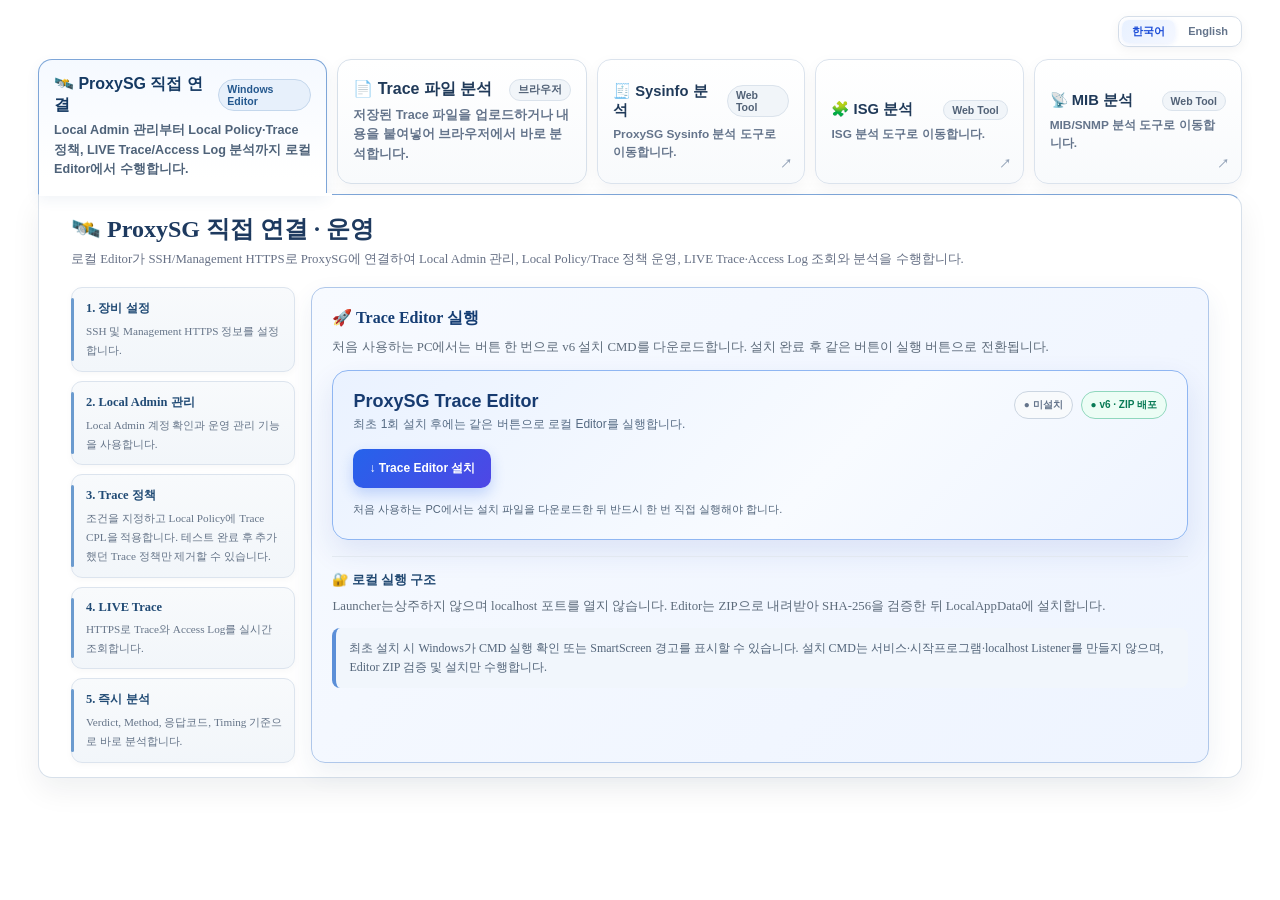
==== commit 330cd7a7: "Add files via upload" ====
--- a/index.html
+++ b/index.html
@@ -7,7 +7,7 @@
 <link rel="preconnect" href="https://fonts.gstatic.com" crossorigin>
 <link href="https://fonts.googleapis.com/css2?family=Do+Hyeon&display=swap" rel="stylesheet">
 <meta charset="UTF-8">
-<title data-i18n-title="pageTitle">ProxySG Trace 분석 도구</title>
+<title data-i18n-title="pageTitle">ProxySG 운영 · 분석 도구</title>
 <style>
   .container {
     background:#fff; border-radius:14px; box-shadow:0 6px 18px rgba(0,0,0,0.08);
@@ -421,14 +421,90 @@
     body[data-trace-mode="direct"] #directAnalysisPanel{border-radius:14px !important}
   }
 
+
+  /* ===== v17: ProxySG multi-tool navigation ===== */
+  .trace-mode-wrap{
+    grid-template-columns:minmax(220px,1.25fr) minmax(210px,1.08fr) repeat(3,minmax(165px,.9fr)) !important;
+    gap:10px !important;
+    align-items:stretch !important;
+  }
+  .trace-mode-card{
+    min-height:92px !important;
+    padding:14px 15px !important;
+    margin-bottom:10px !important;
+  }
+  .trace-mode-card.active{
+    min-height:101px !important;
+  }
+  .trace-mode-card.tool-external{
+    border-color:#dbe3ed !important;
+  }
+  .trace-mode-card.tool-external .trace-mode-title{
+    font-size:.92rem;
+  }
+  .trace-mode-card.tool-external .trace-mode-desc{
+    font-size:.74rem;
+  }
+  .trace-mode-card.tool-external::before{
+    content:"↗";
+    position:absolute;
+    right:12px;
+    bottom:10px;
+    color:#94a3b8;
+    font-size:.78rem;
+    font-weight:900;
+  }
+  .trace-mode-card.tool-sysinfo:hover{border-color:#86b7dd !important;background:linear-gradient(180deg,#ffffff,#eef8ff) !important}
+  .trace-mode-card.tool-isg:hover{border-color:#9dcdb0 !important;background:linear-gradient(180deg,#ffffff,#f0fbf4) !important}
+  .trace-mode-card.tool-mib:hover{border-color:#c1afe6 !important;background:linear-gradient(180deg,#ffffff,#f7f2ff) !important}
+
+  /* First tab is Direct, second tab is File Analysis. */
+  body[data-trace-mode="direct"] #directAnalysisPanel{
+    border-top-left-radius:0 !important;
+    border-top-right-radius:14px !important;
+  }
+  body[data-trace-mode="direct"] #directAnalysisPanel::before{
+    left:0 !important;
+    right:auto !important;
+    width:calc(25% - 8px) !important;
+  }
+  body[data-trace-mode="file"] #fileAnalysisPanel{
+    border-top-left-radius:14px !important;
+  }
+  body[data-trace-mode="file"] #fileAnalysisPanel::before{
+    left:calc(25% + 2px) !important;
+    width:calc(21.5% - 8px) !important;
+  }
+
+  @media(max-width:1250px){
+    .trace-mode-wrap{
+      grid-template-columns:repeat(3,minmax(0,1fr)) !important;
+    }
+    body[data-trace-mode] .mode-panel.active::before{display:none !important}
+    body[data-trace-mode="direct"] #directAnalysisPanel,
+    body[data-trace-mode="file"] #fileAnalysisPanel{
+      border-radius:14px !important;
+    }
+    .trace-mode-card.active{
+      margin-bottom:10px !important;
+      border-bottom-color:#7ea6d8 !important;
+      border-radius:14px !important;
+    }
+  }
+  @media(max-width:760px){
+    .trace-mode-wrap{
+      grid-template-columns:1fr !important;
+    }
+  }
+
 </style>
 </head>
 <body>
 
 <!-- 공통 헤더 + 제목 + 버전 -->
 <script>
-  window.pageTitle = "ProxySG Trace 도구";
-  window.pageVersion = "ver.2026.10.15.02";
+  window.pageTitle = "ProxySG 운영 · 분석 도구";
+  window.pageVersion = "ver.2026.10.15.05";
 </script> 
 <script src="https://etech-symantec.github.io/header.js"></script>
 
@@ -436,22 +512,27 @@
 (() => {
   const dict = {
     ko: {
-      pageTitle:'ProxySG Trace 분석 도구', pageHeader:'ProxySG Trace 도구',
+      pageTitle:'ProxySG 운영 · 분석 도구', pageHeader:'ProxySG 운영 · 분석 도구',
+      directTabTitle:'🛰️ ProxySG 직접 연결',
+      directTabDesc:'Local Admin 관리부터 Local Policy·Trace 정책, LIVE Trace/Access Log 분석까지 로컬 Editor에서 수행합니다.',
       fileTabTitle:'📄 Trace 파일 분석', browserBadge:'브라우저',
-      fileTabDesc:'저장된 Trace 파일을 업로드하거나 내용을 붙여넣어 바로 분석합니다. 프로그램 설치 없이 사용할 수 있습니다.',
-      directTabTitle:'🛰️ ProxySG 직접 연결',
-      directTabDesc:'로컬 ProxySG에 직접 접속해 Local Policy 조회 → Trace 정책 적용 → LIVE Trace 조회/분석까지 한 번에 수행합니다.',
+      fileTabDesc:'저장된 Trace 파일을 업로드하거나 내용을 붙여넣어 브라우저에서 바로 분석합니다.',
+      sysinfoTabTitle:'🧾 Sysinfo 분석', sysinfoTabDesc:'ProxySG Sysinfo 분석 도구로 이동합니다.',
+      isgTabTitle:'🧩 ISG 분석', isgTabDesc:'ISG 분석 도구로 이동합니다.',
+      mibTabTitle:'📡 MIB 분석', mibTabDesc:'MIB/SNMP 분석 도구로 이동합니다.',
+      webToolBadge:'Web Tool',
       traceInputTitle:'📄 Trace 입력', noFile:'(선택된 파일 없음)',
       traceInputDesc:'저장된 Trace 파일을 업로드하거나 내용을 붙여넣으면 브라우저에서 바로 분석합니다.',
       tracePlaceholder:'여기에 trace 로그를 붙여넣거나 파일을 끌어 놓으세요.',
       analysisTools:'📦 분석 도구', analyzeBtn:'🔍 분석 실행', saveHtmlBtn:'💾 결과 HTML로 저장', downloadScript:'⬇️ 스크립트 다운받기',
       sessionSelect:'세션 선택:', sessionSearch:'키워드로 검색 (예: GET, URL, ID 등)', showMiss:'miss 보기', showNA:'n/a 보기', showLate:'late 보기', timezone:'타임존:',
       analysisResult:'📝 분석 결과', initialResult:'(분석 결과가 여기에 표시됩니다)',
-      directTitle:'🛰️ ProxySG 직접 연결 분석', directDesc:'브라우저는 SSH/HTTPS를 직접 처리하지 않습니다. 필요할 때만 일회성 URL Protocol Launcher가 로컬 Policy Trace Editor를 실행합니다.',
+      directTitle:'🛰️ ProxySG 직접 연결 · 운영', directDesc:'로컬 Editor가 SSH/Management HTTPS로 ProxySG에 연결하여 Local Admin 관리, Local Policy/Trace 정책 운영, LIVE Trace·Access Log 조회와 분석을 수행합니다.',
       directFlowAria:'ProxySG 직접 연결 사용 절차', step1Title:'1. 장비 설정', step1Desc:'SSH 및 Management HTTPS 정보를 설정합니다.',
-      step2Title:'2. Trace 정책', step2Desc:'조건을 지정하고 Local Policy에 Trace CPL을 적용합니다. 테스트 완료 후에는 추가했던 Trace 정책을 삭제할 수도 있습니다.',
-      step3Title:'3. LIVE Trace', step3Desc:'HTTPS로 Trace와 Access Log를 실시간 조회합니다.',
-      step4Title:'4. 즉시 분석', step4Desc:'Verdict, Method, 응답코드, Timing 기준으로 바로 분석합니다.',
+      step2Title:'2. Local Admin 관리', step2Desc:'Local Admin 계정 확인과 운영 관리 기능을 사용합니다.',
+      step3Title:'3. Trace 정책', step3Desc:'조건을 지정하고 Local Policy에 Trace CPL을 적용합니다. 테스트 완료 후 추가했던 Trace 정책만 제거할 수 있습니다.',
+      step4Title:'4. LIVE Trace', step4Desc:'HTTPS로 Trace와 Access Log를 실시간 조회합니다.',
+      step5Title:'5. 즉시 분석', step5Desc:'Verdict, Method, 응답코드, Timing 기준으로 바로 분석합니다.',
       runEditorTitle:'🚀 Trace Editor 실행', runEditorDesc:'처음 사용하는 PC에서는 버튼 한 번으로 v6 설치 CMD를 다운로드합니다. 설치 완료 후 같은 버튼이 실행 버튼으로 전환됩니다.',
       localStructure:'🔐 로컬 실행 구조', localDescBefore:'Launcher는', localDescAfter:'상주하지 않으며 localhost 포트를 열지 않습니다. Editor는 ZIP으로 내려받아 SHA-256을 검증한 뒤 LocalAppData에 설치합니다.',
       smartScreenNote:'최초 설치 시 Windows가 CMD 실행 확인 또는 SmartScreen 경고를 표시할 수 있습니다. 설치 CMD는 서비스·시작프로그램·localhost Listener를 만들지 않으며, Editor ZIP 검증 및 설치만 수행합니다.',
@@ -460,22 +541,27 @@
       internalPolicy:'내부 참조 정책', localPolicy:'Local 정책', vpmPolicy:'VPM 정책'
     },
     en: {
-      pageTitle:'ProxySG Trace Analysis Tool', pageHeader:'ProxySG Trace Tools',
+      pageTitle:'ProxySG Operations & Analysis Tools', pageHeader:'ProxySG Operations & Analysis Tools',
+      directTabTitle:'🛰️ Direct ProxySG Connection',
+      directTabDesc:'Use the local Editor for Local Admin management, Local Policy/Trace operations, and LIVE Trace/Access Log analysis.',
       fileTabTitle:'📄 Trace File Analysis', browserBadge:'Browser',
-      fileTabDesc:'Upload a saved Trace file or paste its contents for immediate analysis. No software installation is required.',
-      directTabTitle:'🛰️ Direct ProxySG Connection',
-      directTabDesc:'Connect directly to a local ProxySG to review Local Policy, apply a Trace policy, and run LIVE Trace analysis end to end.',
+      fileTabDesc:'Upload a saved Trace file or paste its contents for immediate browser-based analysis.',
+      sysinfoTabTitle:'🧾 Sysinfo Analysis', sysinfoTabDesc:'Open the ProxySG Sysinfo analysis tool.',
+      isgTabTitle:'🧩 ISG Analysis', isgTabDesc:'Open the ISG analysis tool.',
+      mibTabTitle:'📡 MIB Analysis', mibTabDesc:'Open the MIB/SNMP analysis tool.',
+      webToolBadge:'Web Tool',
       traceInputTitle:'📄 Trace Input', noFile:'(No file selected)',
       traceInputDesc:'Upload a saved Trace file or paste its contents to analyze it directly in the browser.',
       tracePlaceholder:'Paste Trace logs here or drop a file.',
       analysisTools:'📦 Analysis Tools', analyzeBtn:'🔍 Analyze', saveHtmlBtn:'💾 Save Result as HTML', downloadScript:'⬇️ Download Script',
       sessionSelect:'Session:', sessionSearch:'Search by keyword (e.g. GET, URL, ID)', showMiss:'Show miss', showNA:'Show n/a', showLate:'Show late', timezone:'Time zone:',
       analysisResult:'📝 Analysis Result', initialResult:'(Analysis results will appear here)',
-      directTitle:'🛰️ Direct ProxySG Analysis', directDesc:'The browser does not handle SSH/HTTPS directly. A one-shot URL protocol launcher starts the local Policy Trace Editor only when needed.',
+      directTitle:'🛰️ Direct ProxySG Connection · Operations', directDesc:'The local Editor connects to ProxySG over SSH/Management HTTPS for Local Admin management, Local Policy/Trace operations, and LIVE Trace/Access Log analysis.',
       directFlowAria:'Direct ProxySG workflow', step1Title:'1. Device Settings', step1Desc:'Configure SSH and Management HTTPS connection information.',
-      step2Title:'2. Trace Policy', step2Desc:'Define conditions and apply Trace CPL to Local Policy. After testing, you can also remove the Trace policy that was added.',
-      step3Title:'3. LIVE Trace', step3Desc:'View Trace and Access Log data live over HTTPS.',
-      step4Title:'4. Instant Analysis', step4Desc:'Analyze immediately by Verdict, Method, response code, and Timing.',
+      step2Title:'2. Local Admin Management', step2Desc:'Review and manage Local Admin accounts for operational use.',
+      step3Title:'3. Trace Policy', step3Desc:'Define conditions and apply Trace CPL to Local Policy. After testing, remove only the Trace policy that was added.',
+      step4Title:'4. LIVE Trace', step4Desc:'View Trace and Access Log data live over HTTPS.',
+      step5Title:'5. Instant Analysis', step5Desc:'Analyze immediately by Verdict, Method, response code, and Timing.',
       runEditorTitle:'🚀 Run Trace Editor', runEditorDesc:'On a new PC, one click downloads the v6 installer CMD. After installation, the same button changes to the Run button.',
       localStructure:'🔐 Local Execution Architecture', localDescBefore:'The Launcher', localDescAfter:' is not resident and opens no localhost port. The Editor is distributed as a ZIP, SHA-256 verified, and installed under LocalAppData.',
       smartScreenNote:'Windows may show a CMD execution confirmation or SmartScreen warning during first installation. The installer creates no service, startup item, or localhost listener; it only verifies and installs the Editor ZIP.',
@@ -595,18 +681,34 @@
 </div>
 
 <div class="trace-mode-wrap" id="traceModeWrap">
-  <button type="button" class="trace-mode-card active" data-trace-mode="file">
+  <button type="button" class="trace-mode-card active" data-trace-mode="direct">
+    <div class="trace-mode-title"><span data-i18n="directTabTitle">🛰️ ProxySG 직접 연결</span> <span class="trace-mode-badge">Windows Editor</span></div>
+    <div class="trace-mode-desc" data-i18n="directTabDesc">Local Admin 관리부터 Local Policy·Trace 정책, LIVE Trace/Access Log 분석까지 로컬 Editor에서 수행합니다.</div>
+  </button>
+
+  <button type="button" class="trace-mode-card" data-trace-mode="file">
     <div class="trace-mode-title"><span data-i18n="fileTabTitle">📄 Trace 파일 분석</span> <span class="trace-mode-badge" data-i18n="browserBadge">브라우저</span></div>
-    <div class="trace-mode-desc" data-i18n="fileTabDesc">저장된 Trace 파일을 업로드하거나 내용을 붙여넣어 바로 분석합니다. 프로그램 설치 없이 사용할 수 있습니다.</div>
+    <div class="trace-mode-desc" data-i18n="fileTabDesc">저장된 Trace 파일을 업로드하거나 내용을 붙여넣어 브라우저에서 바로 분석합니다.</div>
   </button>
-  <button type="button" class="trace-mode-card" data-trace-mode="direct">
-    <div class="trace-mode-title"><span data-i18n="directTabTitle">🛰️ ProxySG 직접 연결</span> <span class="trace-mode-badge">Windows Editor</span></div>
-    <div class="trace-mode-desc" data-i18n="directTabDesc">로컬 ProxySG에 직접 접속해 Local Policy 조회 → Trace 정책 적용 → LIVE Trace 조회/분석까지 한 번에 수행합니다.</div>
+
+  <button type="button" class="trace-mode-card tool-external tool-sysinfo" data-tool-url="https://etech-symantec.github.io/sysinfo/">
+    <div class="trace-mode-title"><span data-i18n="sysinfoTabTitle">🧾 Sysinfo 분석</span> <span class="trace-mode-badge" data-i18n="webToolBadge">Web Tool</span></div>
+    <div class="trace-mode-desc" data-i18n="sysinfoTabDesc">ProxySG Sysinfo 분석 도구로 이동합니다.</div>
+  </button>
+
+  <button type="button" class="trace-mode-card tool-external tool-isg" data-tool-url="https://etech-symantec.github.io/isg/">
+    <div class="trace-mode-title"><span data-i18n="isgTabTitle">🧩 ISG 분석</span> <span class="trace-mode-badge" data-i18n="webToolBadge">Web Tool</span></div>
+    <div class="trace-mode-desc" data-i18n="isgTabDesc">ISG 분석 도구로 이동합니다.</div>
+  </button>
+
+  <button type="button" class="trace-mode-card tool-external tool-mib" data-tool-url="https://etech-symantec.github.io/mib/">
+    <div class="trace-mode-title"><span data-i18n="mibTabTitle">📡 MIB 분석</span> <span class="trace-mode-badge" data-i18n="webToolBadge">Web Tool</span></div>
+    <div class="trace-mode-desc" data-i18n="mibTabDesc">MIB/SNMP 분석 도구로 이동합니다.</div>
   </button>
 </div>
 
 
-<div id="fileAnalysisPanel" class="container mode-panel active">
+<div id="fileAnalysisPanel" class="container mode-panel">
   <div class="file-analysis-card">
     <h2 style="
       display:flex;
@@ -748,16 +850,17 @@
 </div>
 
 
-<div id="directAnalysisPanel" class="container mode-panel">
-  <h2 style="margin:14px 0 4px; color:#1e3a5f;" data-i18n="directTitle">🛰️ ProxySG 직접 연결 분석</h2>
-  <div style="font-size:.8rem;color:#667085;line-height:1.6;" data-i18n="directDesc">브라우저는 SSH/HTTPS를 직접 처리하지 않습니다. 필요할 때만 일회성 URL Protocol Launcher가 로컬 Policy Trace Editor를 실행합니다.</div>
+<div id="directAnalysisPanel" class="container mode-panel active">
+  <h2 style="margin:14px 0 4px; color:#1e3a5f;" data-i18n="directTitle">🛰️ ProxySG 직접 연결 · 운영</h2>
+  <div style="font-size:.8rem;color:#667085;line-height:1.6;" data-i18n="directDesc">로컬 Editor가 SSH/Management HTTPS로 ProxySG에 연결하여 Local Admin 관리, Local Policy/Trace 정책 운영, LIVE Trace·Access Log 조회와 분석을 수행합니다.</div>
 
   <div class="direct-hero">
     <div class="direct-flow" data-i18n-aria="directFlowAria" aria-label="ProxySG 직접 연결 사용 절차">
       <div class="direct-step"><b data-i18n="step1Title">1. 장비 설정</b><span data-i18n="step1Desc">SSH 및 Management HTTPS 정보를 설정합니다.</span></div>
-      <div class="direct-step"><b data-i18n="step2Title">2. Trace 정책</b><span data-i18n="step2Desc">조건을 지정하고 Local Policy에 Trace CPL을 적용합니다. 테스트 완료 후에는 추가했던 Trace 정책을 삭제할 수도 있습니다.</span></div>
-      <div class="direct-step"><b data-i18n="step3Title">3. LIVE Trace</b><span data-i18n="step3Desc">HTTPS로 Trace와 Access Log를 실시간 조회합니다.</span></div>
-      <div class="direct-step"><b data-i18n="step4Title">4. 즉시 분석</b><span data-i18n="step4Desc">Verdict, Method, 응답코드, Timing 기준으로 바로 분석합니다.</span></div>
+      <div class="direct-step"><b data-i18n="step2Title">2. Local Admin 관리</b><span data-i18n="step2Desc">Local Admin 계정 확인과 운영 관리 기능을 사용합니다.</span></div>
+      <div class="direct-step"><b data-i18n="step3Title">3. Trace 정책</b><span data-i18n="step3Desc">조건을 지정하고 Local Policy에 Trace CPL을 적용합니다. 테스트 완료 후 추가했던 Trace 정책만 제거할 수 있습니다.</span></div>
+      <div class="direct-step"><b data-i18n="step4Title">4. LIVE Trace</b><span data-i18n="step4Desc">HTTPS로 Trace와 Access Log를 실시간 조회합니다.</span></div>
+      <div class="direct-step"><b data-i18n="step5Title">5. 즉시 분석</b><span data-i18n="step5Desc">Verdict, Method, 응답코드, Timing 기준으로 바로 분석합니다.</span></div>
     </div>
 
     <div class="direct-card launcher-host-card">
@@ -1339,24 +1442,37 @@
 <script>
 (() => {
   const buttons = [...document.querySelectorAll('[data-trace-mode]')];
+  const externalButtons = [...document.querySelectorAll('[data-tool-url]')];
   const filePanel = document.getElementById('fileAnalysisPanel');
   const directPanel = document.getElementById('directAnalysisPanel');
 
   function setTraceMode(mode, updateUrl = true) {
-    const direct = mode === 'direct';
-    document.body.dataset.traceMode = direct ? 'direct' : 'file';
+    const selected = mode === 'file' ? 'file' : 'direct';
+    const direct = selected === 'direct';
+
+    document.body.dataset.traceMode = selected;
     filePanel?.classList.toggle('active', !direct);
     directPanel?.classList.toggle('active', direct);
-    buttons.forEach(btn => btn.classList.toggle('active', btn.dataset.traceMode === (direct ? 'direct' : 'file')));
+    buttons.forEach(btn => btn.classList.toggle('active', btn.dataset.traceMode === selected));
+
     if (updateUrl) {
       const u = new URL(location.href);
-      if (direct) u.searchParams.set('mode', 'direct'); else u.searchParams.delete('mode');
+      // Direct connection is now the default first screen.
+      if (selected === 'file') u.searchParams.set('mode', 'file');
+      else u.searchParams.delete('mode');
       history.replaceState(null, '', u);
     }
   }
 
   buttons.forEach(btn => btn.addEventListener('click', () => setTraceMode(btn.dataset.traceMode)));
-  const initial = new URLSearchParams(location.search).get('mode') === 'direct' ? 'direct' : 'file';
+
+  externalButtons.forEach(btn => btn.addEventListener('click', () => {
+    const url = btn.dataset.toolUrl;
+    if (url) window.location.href = url;
+  }));
+
+  const requested = new URLSearchParams(location.search).get('mode');
+  const initial = requested === 'file' ? 'file' : 'direct';
   setTraceMode(initial, false);
 })();
 </script>
@@ -1364,10 +1480,12 @@
 <script>
 (() => {
   const SLOT_ID='proxysg-launcher-slot';
-  const INSTALL_URL='./downloads/Install_ProxySG_Trace_Launcher_v6.cmd?v=20260930-2';
-  const UNINSTALL_URL='./downloads/Uninstall_ProxySG_Trace_Editor_v6.cmd?v=20260930-1';
+  const INSTALL_URL='./downloads/Install_ProxySG_Trace_Launcher_v6.cmd?v=20261015-4';
+  const UNINSTALL_URL='./downloads/Uninstall_ProxySG_Trace_Editor_v6.cmd?v=20261015-2';
+  const REPO_VERSION_URL='./downloads/version.json';
   const PROTOCOL_URL='proxysg-trace-v6://run';
   const STORAGE_KEY='proxysgTraceLauncherInstalledVersion';
+  const EDITOR_VERSION_KEY='proxysgTraceInstalledEditorVersion';
   const STATE_KEY='proxysgTraceLauncherState';
   const DOWNLOAD_NOTICE_KEY='proxysgTraceV6InstallerDownloaded';
   const VERSION='6';
@@ -1410,7 +1528,18 @@
       uninstallBadge:'로컬 설치 제거',
       stateInstalled:'설치됨',
       stateNotInstalled:'미설치',
-      statePendingRemove:'삭제 완료 대기 중'
+      statePendingRemove:'삭제 완료 대기 중',
+      versionCheck:'↻ 최신 버전 확인',
+      versionChecking:'버전 확인 중…',
+      versionLatest:'✓ 최신 버전',
+      versionReinstall:'↻ 최신 버전 재설치',
+      versionInstalled:'설치 버전',
+      versionRepo:'Repo 최신 버전',
+      versionOk:'현재 설치된 Editor가 최신 버전입니다.',
+      versionOld:'새 버전이 있습니다. 최신 버전으로 재설치를 권장합니다.',
+      versionUnknownInstalled:'설치된 Editor의 버전 정보가 없습니다. 최신 버전 재설치를 권장합니다.',
+      versionRepoFail:'Repo의 최신 버전 정보를 확인하지 못했습니다.',
+      versionReinstallDownloaded:'⚠ 재설치 파일 다운로드됨 · 1회 실행하세요'
     },
     en:{
       title:'ProxySG Trace Editor',
@@ -1442,7 +1571,18 @@
       uninstallBadge:'REMOVE LOCAL INSTALL',
       stateInstalled:'Installed',
       stateNotInstalled:'Not installed',
-      statePendingRemove:'Waiting for uninstall to finish'
+      statePendingRemove:'Waiting for uninstall to finish',
+      versionCheck:'↻ Check latest version',
+      versionChecking:'Checking version…',
+      versionLatest:'✓ Up to date',
+      versionReinstall:'↻ Reinstall latest',
+      versionInstalled:'Installed version',
+      versionRepo:'Latest repo version',
+      versionOk:'The installed Editor is up to date.',
+      versionOld:'A newer version is available. Reinstalling the latest version is recommended.',
+      versionUnknownInstalled:'The installed Editor version is unknown. Reinstalling the latest version is recommended.',
+      versionRepoFail:'Could not read the latest version from the repository.',
+      versionReinstallDownloaded:'⚠ Reinstall file downloaded · Run it once'
     }
   };
 
@@ -1470,6 +1610,8 @@
     const callback=u.searchParams.get('launcher');
     if(callback==='v6-installed'){
       publishState('installed');
+      const editorVersion=normalizeVersion(u.searchParams.get('editor_version')||'');
+      if(editorVersion) localStorage.setItem(EDITOR_VERSION_KEY,editorVersion);
       sessionStorage.removeItem(DOWNLOAD_NOTICE_KEY);
       sessionStorage.removeItem('proxysgTraceV6UninstallDownloaded');
       localStorage.removeItem('proxysgTraceV6UninstallPending');
@@ -1478,6 +1620,8 @@
       history.replaceState(null,'',u);
     }else if(callback==='v6-uninstalled'){
       publishState('uninstalled');
+      localStorage.removeItem(EDITOR_VERSION_KEY);
+      versionUi={status:'idle',repo:'',installed:'',message:''};
       sessionStorage.removeItem(DOWNLOAD_NOTICE_KEY);
       sessionStorage.removeItem('proxysgTraceV6UninstallDownloaded');
       localStorage.removeItem('proxysgTraceV6UninstallPending');
@@ -1486,6 +1630,55 @@
       history.replaceState(null,'',u);
     }
   }
+
+  function normalizeVersion(v){
+    const s=String(v||'').trim().replace(/^v/i,'');
+    const m=s.match(/(\d+(?:\.\d+){1,3})/);
+    return m?m[1]:'';
+  }
+
+  function compareVersions(a,b){
+    const aa=normalizeVersion(a).split('.').map(Number);
+    const bb=normalizeVersion(b).split('.').map(Number);
+    const n=Math.max(aa.length,bb.length);
+    for(let i=0;i<n;i++){
+      const av=aa[i]||0,bv=bb[i]||0;
+      if(av>bv) return 1;
+      if(av<bv) return -1;
+    }
+    return 0;
+  }
+
+  function extractRepoVersion(raw){
+    let data=null;
+    try{ data=JSON.parse(raw); }catch(_){ }
+    const candidates=[];
+    if(data && typeof data==='object'){
+      candidates.push(
+        data.editorVersion,data.editor_version,data.latestEditorVersion,data.latest_editor_version,
+        data.latestVersion,data.latest_version,data.version,data.latest,
+        data.editor?.version,data.editor?.latestVersion,data.release?.version
+      );
+    }
+    for(const v of candidates){
+      const n=normalizeVersion(v);
+      if(n) return n;
+    }
+    // Fallback only when known JSON keys were not available.
+    const keyed=String(raw||'').match(/"(?:editorVersion|editor_version|latestEditorVersion|latest_editor_version|latestVersion|latest_version|version|latest)"\s*:\s*"?(v?\d+(?:\.\d+){1,3})/i);
+    return keyed?normalizeVersion(keyed[1]):'';
+  }
+
+  async function fetchRepoVersion(){
+    const r=await fetch(REPO_VERSION_URL+'?_='+Date.now(),{cache:'no-store'});
+    if(!r.ok) throw new Error('HTTP '+r.status);
+    const raw=await r.text();
+    const v=extractRepoVersion(raw);
+    if(!v) throw new Error('Version field not found');
+    return v;
+  }
+
+  let versionUi={status:'idle',repo:'',installed:'',message:''};
 
   function installed(){
     return readState()==='installed';
@@ -1528,6 +1721,19 @@
       .psgv6-actions .psgv6-btn{margin-top:0}
       .psgv6-uninstall{border:1px solid #ef9aa4;background:#fff1f2;color:#a92332;box-shadow:none}
       .psgv6-uninstall:hover{background:#ffe5e8;border-color:#e56d79;box-shadow:0 5px 12px rgba(180,35,47,.10)}
+      .psgv6-version{border:1px solid #a9bfd8;background:#f7fbff;color:#31506f;box-shadow:none}
+      .psgv6-version:hover{background:#edf6ff;border-color:#7fa7d3;box-shadow:0 5px 12px rgba(47,90,135,.10)}
+      .psgv6-version.latest{border-color:#86d6b7;background:#ecfdf5;color:#087a55}
+      .psgv6-version.reinstall{border-color:#f0b45b;background:#fff5df;color:#a05b00;box-shadow:0 5px 12px rgba(217,119,6,.10)}
+      .psgv6-versionBox{display:none;margin-top:13px;padding:12px 14px;border-radius:12px;border:1px solid #cdd9e7;background:rgba(255,255,255,.75);font-size:11px;line-height:1.55}
+      .psgv6-versionBox.show{display:block}
+      .psgv6-versionBox.ok{border-color:#9ddbc5;background:#f0fdf7;color:#17654d}
+      .psgv6-versionBox.warn{border-color:#efc171;background:#fff8e8;color:#84500b}
+      .psgv6-versionBox.error{border-color:#efb0b7;background:#fff2f3;color:#8f2632}
+      .psgv6-versionGrid{display:grid;grid-template-columns:auto 1fr auto 1fr;gap:5px 9px;align-items:center;margin-bottom:5px}
+      .psgv6-versionLabel{font-size:9px;font-weight:900;letter-spacing:.35px;color:#728397;text-transform:uppercase}
+      .psgv6-versionValue{font-weight:900;color:inherit}
+      .psgv6-versionMsg{font-weight:750}
       .psgv6-removeHelp{display:none;margin-top:16px;border:2px solid #e35d6a;border-radius:16px;background:linear-gradient(135deg,#fff1f2,#fffafa 55%,#ffe8eb);color:#6f1d27;box-shadow:0 12px 28px rgba(190,40,55,.13);overflow:hidden}
       .psgv6-removeHelp.show{display:block;animation:psgv6NoticeIn .22s ease-out}
       .psgv6-removeHelp .psgv6-helpHead{background:linear-gradient(90deg,#ffe3e6,#fff2f3);border-bottom-color:#efadb4}
@@ -1590,10 +1796,12 @@
 
         <div class="psgv6-actions">
           <button id="psgv6Button" class="psgv6-btn${downloaded?' downloaded':''}">${ok?x.run:(downloaded?x.downloading:x.install)}</button>
+          ${ok?`<button id="psgv6Version" class="psgv6-btn psgv6-version">${x.versionCheck}</button>`:''}
           ${ok?`<button id="psgv6Uninstall" class="psgv6-btn psgv6-uninstall">${uninstallDownloaded?x.uninstallDownloaded:x.uninstall}</button>`:''}
         </div>
 
         <div class="psgv6-note">${ok?x.runNote:x.installNote}</div>
+        ${ok?`<div id="psgv6VersionBox" class="psgv6-versionBox"></div>`:''}
 
         <div id="psgv6Help" class="psgv6-help">
           <div class="psgv6-helpHead">
@@ -1641,6 +1849,80 @@
     if(downloaded) slot.querySelector('#psgv6Help')?.classList.add('show');
     if(uninstallDownloaded) slot.querySelector('#psgv6RemoveHelp')?.classList.add('show');
 
+    const versionBtn=slot.querySelector('#psgv6Version');
+    const versionBox=slot.querySelector('#psgv6VersionBox');
+
+    function showVersionBox(){
+      if(!versionBtn || !versionBox) return;
+      const iv=versionUi.installed||localStorage.getItem(EDITOR_VERSION_KEY)||'';
+      const rv=versionUi.repo||'';
+      versionBox.className='psgv6-versionBox show '+(
+        versionUi.status==='latest'?'ok':
+        (versionUi.status==='outdated'||versionUi.status==='unknown-installed')?'warn':'error'
+      );
+      versionBox.innerHTML=`
+        <div class="psgv6-versionGrid">
+          <span class="psgv6-versionLabel">${x.versionInstalled}</span><span class="psgv6-versionValue">${iv||'-'}</span>
+          <span class="psgv6-versionLabel">${x.versionRepo}</span><span class="psgv6-versionValue">${rv||'-'}</span>
+        </div>
+        <div class="psgv6-versionMsg">${versionUi.message||''}</div>`;
+      versionBtn.classList.remove('latest','reinstall');
+      if(versionUi.status==='latest'){
+        versionBtn.classList.add('latest');
+        versionBtn.textContent=x.versionLatest;
+      }else if(versionUi.status==='outdated'||versionUi.status==='unknown-installed'){
+        versionBtn.classList.add('reinstall');
+        versionBtn.textContent=x.versionReinstall;
+      }else{
+        versionBtn.textContent=x.versionCheck;
+      }
+    }
+
+    if(versionUi.status!=='idle') showVersionBox();
+
+    if(versionBtn){
+      versionBtn.onclick=async()=>{
+        if(versionUi.status==='outdated'||versionUi.status==='unknown-installed'){
+          downloadInstaller();
+          sessionStorage.setItem(DOWNLOAD_NOTICE_KEY,'1');
+          versionBtn.textContent=x.versionReinstallDownloaded;
+          versionBtn.classList.add('reinstall');
+          const h=slot.querySelector('#psgv6Help');
+          h?.classList.add('show');
+          h?.scrollIntoView({behavior:'smooth',block:'nearest'});
+          return;
+        }
+
+        versionBtn.disabled=true;
+        versionBtn.textContent=x.versionChecking;
+        try{
+          const repo=await fetchRepoVersion();
+          const inst=normalizeVersion(localStorage.getItem(EDITOR_VERSION_KEY)||'');
+          versionUi.repo=repo;
+          versionUi.installed=inst;
+
+          if(!inst){
+            versionUi.status='unknown-installed';
+            versionUi.message=x.versionUnknownInstalled;
+          }else if(compareVersions(inst,repo)>=0){
+            versionUi.status='latest';
+            versionUi.message=x.versionOk;
+          }else{
+            versionUi.status='outdated';
+            versionUi.message=x.versionOld;
+          }
+        }catch(err){
+          versionUi.status='error';
+          versionUi.repo='';
+          versionUi.installed=normalizeVersion(localStorage.getItem(EDITOR_VERSION_KEY)||'');
+          versionUi.message=x.versionRepoFail;
+        }finally{
+          versionBtn.disabled=false;
+          showVersionBox();
+        }
+      };
+    }
+
     const uninstallBtn=slot.querySelector('#psgv6Uninstall');
     if(uninstallBtn){
       uninstallBtn.onclick=()=>{
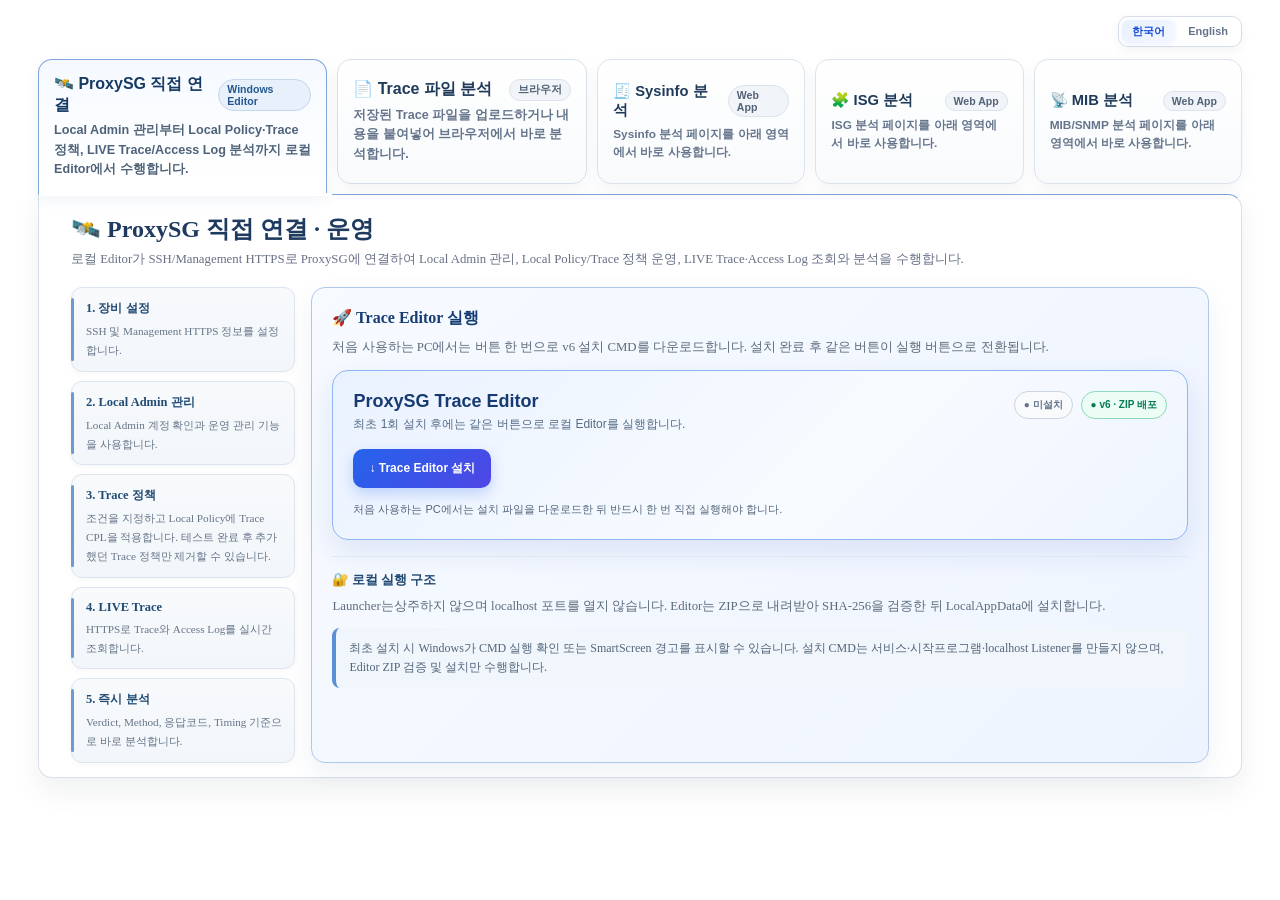
==== commit c18f28c5: "Add files via upload" ====
--- a/index.html
+++ b/index.html
@@ -436,23 +436,11 @@
   .trace-mode-card.active{
     min-height:101px !important;
   }
-  .trace-mode-card.tool-external{
-    border-color:#dbe3ed !important;
-  }
-  .trace-mode-card.tool-external .trace-mode-title{
+  .trace-mode-card.tool-embedded .trace-mode-title{
     font-size:.92rem;
   }
-  .trace-mode-card.tool-external .trace-mode-desc{
+  .trace-mode-card.tool-embedded .trace-mode-desc{
     font-size:.74rem;
-  }
-  .trace-mode-card.tool-external::before{
-    content:"↗";
-    position:absolute;
-    right:12px;
-    bottom:10px;
-    color:#94a3b8;
-    font-size:.78rem;
-    font-weight:900;
   }
   .trace-mode-card.tool-sysinfo:hover{border-color:#86b7dd !important;background:linear-gradient(180deg,#ffffff,#eef8ff) !important}
   .trace-mode-card.tool-isg:hover{border-color:#9dcdb0 !important;background:linear-gradient(180deg,#ffffff,#f0fbf4) !important}
@@ -497,6 +485,130 @@
     }
   }
 
+
+  /* ===== v18: embedded Sysinfo / ISG / MIB panels ===== */
+  .trace-mode-card.tool-embedded{
+    border-color:#dbe3ed !important;
+  }
+  .trace-mode-card.tool-embedded::before{
+    display:none !important;
+    content:none !important;
+  }
+
+  .tool-embed-panel{
+    padding:0 !important;
+    overflow:hidden !important;
+    background:#fff !important;
+  }
+  .tool-embed-shell{
+    position:relative;
+    min-height:760px;
+    background:#fff;
+    border-radius:0 0 13px 13px;
+    overflow:hidden;
+  }
+  .tool-embed-toolbar{
+    height:46px;
+    display:flex;
+    align-items:center;
+    gap:10px;
+    padding:0 14px;
+    border-bottom:1px solid #dce4ee;
+    background:linear-gradient(180deg,#fbfdff 0%,#f5f8fc 100%);
+  }
+  .tool-embed-title{
+    font-size:.82rem;
+    font-weight:850;
+    color:#23486f;
+  }
+  .tool-embed-url{
+    margin-left:2px;
+    color:#94a3b8;
+    font-size:.66rem;
+    overflow:hidden;
+    text-overflow:ellipsis;
+    white-space:nowrap;
+  }
+  .tool-embed-open{
+    margin-left:auto !important;
+    padding:6px 10px !important;
+    min-height:auto !important;
+    border:1px solid #c9d7e6 !important;
+    border-radius:8px !important;
+    background:#fff !important;
+    color:#315b85 !important;
+    font-size:.68rem !important;
+    font-weight:800 !important;
+    line-height:1 !important;
+    box-shadow:none !important;
+  }
+  .tool-embed-open:hover{
+    border-color:#94b5d8 !important;
+    background:#edf6ff !important;
+  }
+  .tool-embed-frame-wrap{
+    position:relative;
+    height:calc(100vh - 235px);
+    min-height:760px;
+    background:#f8fafc;
+  }
+  .tool-embed-frame{
+    display:block;
+    width:100%;
+    height:100%;
+    border:0;
+    background:#fff;
+  }
+  .tool-embed-loading{
+    position:absolute;
+    inset:0;
+    z-index:2;
+    display:flex;
+    align-items:center;
+    justify-content:center;
+    gap:10px;
+    background:linear-gradient(180deg,#f8fbff,#fff);
+    color:#60758d;
+    font-size:.78rem;
+    font-weight:750;
+    transition:opacity .18s ease,visibility .18s ease;
+  }
+  .tool-embed-loading.done{
+    opacity:0;
+    visibility:hidden;
+    pointer-events:none;
+  }
+  .tool-embed-spinner{
+    width:18px;
+    height:18px;
+    border:2px solid #cbd8e7;
+    border-top-color:#3977bd;
+    border-radius:50%;
+    animation:toolEmbedSpin .8s linear infinite;
+  }
+  @keyframes toolEmbedSpin{to{transform:rotate(360deg)}}
+
+  body[data-trace-mode="sysinfo"] #sysinfoAnalysisPanel,
+  body[data-trace-mode="isg"] #isgAnalysisPanel,
+  body[data-trace-mode="mib"] #mibAnalysisPanel{
+    border-top-left-radius:14px !important;
+    border-top-right-radius:14px !important;
+  }
+  body[data-trace-mode="sysinfo"] #sysinfoAnalysisPanel::before,
+  body[data-trace-mode="isg"] #isgAnalysisPanel::before,
+  body[data-trace-mode="mib"] #mibAnalysisPanel::before{
+    display:none !important;
+  }
+
+  @media(max-width:900px){
+    .tool-embed-frame-wrap{
+      height:calc(100vh - 180px);
+      min-height:620px;
+    }
+    .tool-embed-url{display:none}
+    .tool-embed-toolbar{height:44px;padding:0 10px}
+  }
+
 </style>
 </head>
 <body>
@@ -504,7 +616,7 @@
 <!-- 공통 헤더 + 제목 + 버전 -->
 <script>
   window.pageTitle = "ProxySG 운영 · 분석 도구";
-  window.pageVersion = "ver.2026.10.15.05";
+  window.pageVersion = "ver.2026.10.15.06";
 </script> 
 <script src="https://etech-symantec.github.io/header.js"></script>
 
@@ -517,10 +629,15 @@
       directTabDesc:'Local Admin 관리부터 Local Policy·Trace 정책, LIVE Trace/Access Log 분석까지 로컬 Editor에서 수행합니다.',
       fileTabTitle:'📄 Trace 파일 분석', browserBadge:'브라우저',
       fileTabDesc:'저장된 Trace 파일을 업로드하거나 내용을 붙여넣어 브라우저에서 바로 분석합니다.',
-      sysinfoTabTitle:'🧾 Sysinfo 분석', sysinfoTabDesc:'ProxySG Sysinfo 분석 도구로 이동합니다.',
-      isgTabTitle:'🧩 ISG 분석', isgTabDesc:'ISG 분석 도구로 이동합니다.',
-      mibTabTitle:'📡 MIB 분석', mibTabDesc:'MIB/SNMP 분석 도구로 이동합니다.',
-      webToolBadge:'Web Tool',
+      sysinfoTabTitle:'🧾 Sysinfo 분석', sysinfoTabDesc:'Sysinfo 분석 페이지를 아래 영역에서 바로 사용합니다.',
+      isgTabTitle:'🧩 ISG 분석', isgTabDesc:'ISG 분석 페이지를 아래 영역에서 바로 사용합니다.',
+      mibTabTitle:'📡 MIB 분석', mibTabDesc:'MIB/SNMP 분석 페이지를 아래 영역에서 바로 사용합니다.',
+      webToolBadge:'Web App',
+      sysinfoPanelTitle:'🧾 Sysinfo 분석',
+      isgPanelTitle:'🧩 ISG 분석',
+      mibPanelTitle:'📡 MIB 분석',
+      embedLoading:'페이지 불러오는 중…',
+      openNewWindow:'새 창에서 열기',
       traceInputTitle:'📄 Trace 입력', noFile:'(선택된 파일 없음)',
       traceInputDesc:'저장된 Trace 파일을 업로드하거나 내용을 붙여넣으면 브라우저에서 바로 분석합니다.',
       tracePlaceholder:'여기에 trace 로그를 붙여넣거나 파일을 끌어 놓으세요.',
@@ -546,10 +663,15 @@
       directTabDesc:'Use the local Editor for Local Admin management, Local Policy/Trace operations, and LIVE Trace/Access Log analysis.',
       fileTabTitle:'📄 Trace File Analysis', browserBadge:'Browser',
       fileTabDesc:'Upload a saved Trace file or paste its contents for immediate browser-based analysis.',
-      sysinfoTabTitle:'🧾 Sysinfo Analysis', sysinfoTabDesc:'Open the ProxySG Sysinfo analysis tool.',
-      isgTabTitle:'🧩 ISG Analysis', isgTabDesc:'Open the ISG analysis tool.',
-      mibTabTitle:'📡 MIB Analysis', mibTabDesc:'Open the MIB/SNMP analysis tool.',
-      webToolBadge:'Web Tool',
+      sysinfoTabTitle:'🧾 Sysinfo Analysis', sysinfoTabDesc:'Use the Sysinfo analysis page directly in the panel below.',
+      isgTabTitle:'🧩 ISG Analysis', isgTabDesc:'Use the ISG analysis page directly in the panel below.',
+      mibTabTitle:'📡 MIB Analysis', mibTabDesc:'Use the MIB/SNMP analysis page directly in the panel below.',
+      webToolBadge:'Web App',
+      sysinfoPanelTitle:'🧾 Sysinfo Analysis',
+      isgPanelTitle:'🧩 ISG Analysis',
+      mibPanelTitle:'📡 MIB Analysis',
+      embedLoading:'Loading page…',
+      openNewWindow:'Open in new window',
       traceInputTitle:'📄 Trace Input', noFile:'(No file selected)',
       traceInputDesc:'Upload a saved Trace file or paste its contents to analyze it directly in the browser.',
       tracePlaceholder:'Paste Trace logs here or drop a file.',
@@ -691,19 +813,19 @@
     <div class="trace-mode-desc" data-i18n="fileTabDesc">저장된 Trace 파일을 업로드하거나 내용을 붙여넣어 브라우저에서 바로 분석합니다.</div>
   </button>
 
-  <button type="button" class="trace-mode-card tool-external tool-sysinfo" data-tool-url="https://etech-symantec.github.io/sysinfo/">
+  <button type="button" class="trace-mode-card tool-embedded tool-sysinfo" data-trace-mode="sysinfo">
     <div class="trace-mode-title"><span data-i18n="sysinfoTabTitle">🧾 Sysinfo 분석</span> <span class="trace-mode-badge" data-i18n="webToolBadge">Web Tool</span></div>
-    <div class="trace-mode-desc" data-i18n="sysinfoTabDesc">ProxySG Sysinfo 분석 도구로 이동합니다.</div>
+    <div class="trace-mode-desc" data-i18n="sysinfoTabDesc">Sysinfo 분석 페이지를 아래 영역에서 바로 사용합니다.</div>
   </button>
 
-  <button type="button" class="trace-mode-card tool-external tool-isg" data-tool-url="https://etech-symantec.github.io/isg/">
+  <button type="button" class="trace-mode-card tool-embedded tool-isg" data-trace-mode="isg">
     <div class="trace-mode-title"><span data-i18n="isgTabTitle">🧩 ISG 분석</span> <span class="trace-mode-badge" data-i18n="webToolBadge">Web Tool</span></div>
-    <div class="trace-mode-desc" data-i18n="isgTabDesc">ISG 분석 도구로 이동합니다.</div>
+    <div class="trace-mode-desc" data-i18n="isgTabDesc">ISG 분석 페이지를 아래 영역에서 바로 사용합니다.</div>
   </button>
 
-  <button type="button" class="trace-mode-card tool-external tool-mib" data-tool-url="https://etech-symantec.github.io/mib/">
+  <button type="button" class="trace-mode-card tool-embedded tool-mib" data-trace-mode="mib">
     <div class="trace-mode-title"><span data-i18n="mibTabTitle">📡 MIB 분석</span> <span class="trace-mode-badge" data-i18n="webToolBadge">Web Tool</span></div>
-    <div class="trace-mode-desc" data-i18n="mibTabDesc">MIB/SNMP 분석 도구로 이동합니다.</div>
+    <div class="trace-mode-desc" data-i18n="mibTabDesc">MIB/SNMP 분석 페이지를 아래 영역에서 바로 사용합니다.</div>
   </button>
 </div>
 
@@ -873,6 +995,60 @@
         <p><span data-i18n="localDescBefore">Launcher는</span><span data-i18n="localDescAfter">상주하지 않으며 localhost 포트를 열지 않습니다. Editor는 ZIP으로 내려받아 SHA-256을 검증한 뒤 LocalAppData에 설치합니다.</span></p>
         <div class="direct-note" data-i18n="smartScreenNote">최초 설치 시 Windows가 CMD 실행 확인 또는 SmartScreen 경고를 표시할 수 있습니다. 설치 CMD는 서비스·시작프로그램·localhost Listener를 만들지 않으며, Editor ZIP 검증 및 설치만 수행합니다.</div>
       </div>
+    </div>
+  </div>
+</div>
+
+<div id="sysinfoAnalysisPanel" class="container mode-panel tool-embed-panel">
+  <div class="tool-embed-shell">
+    <div class="tool-embed-toolbar">
+      <div class="tool-embed-title" data-i18n="sysinfoPanelTitle">🧾 Sysinfo 분석</div>
+      <div class="tool-embed-url">etech-symantec.github.io/sysinfo/</div>
+      <button type="button" class="tool-embed-open" data-open-tool="sysinfo" data-i18n="openNewWindow">새 창에서 열기</button>
+    </div>
+    <div class="tool-embed-frame-wrap">
+      <div class="tool-embed-loading" data-loading-for="sysinfo"><span class="tool-embed-spinner"></span><span data-i18n="embedLoading">페이지 불러오는 중…</span></div>
+      <iframe id="sysinfoToolFrame" class="tool-embed-frame" title="Sysinfo Analysis"
+        data-src="https://etech-symantec.github.io/sysinfo/"
+        src="about:blank"
+        allow="clipboard-read; clipboard-write"
+        referrerpolicy="strict-origin-when-cross-origin"></iframe>
+    </div>
+  </div>
+</div>
+
+<div id="isgAnalysisPanel" class="container mode-panel tool-embed-panel">
+  <div class="tool-embed-shell">
+    <div class="tool-embed-toolbar">
+      <div class="tool-embed-title" data-i18n="isgPanelTitle">🧩 ISG 분석</div>
+      <div class="tool-embed-url">etech-symantec.github.io/isg/</div>
+      <button type="button" class="tool-embed-open" data-open-tool="isg" data-i18n="openNewWindow">새 창에서 열기</button>
+    </div>
+    <div class="tool-embed-frame-wrap">
+      <div class="tool-embed-loading" data-loading-for="isg"><span class="tool-embed-spinner"></span><span data-i18n="embedLoading">페이지 불러오는 중…</span></div>
+      <iframe id="isgToolFrame" class="tool-embed-frame" title="ISG Analysis"
+        data-src="https://etech-symantec.github.io/isg/"
+        src="about:blank"
+        allow="clipboard-read; clipboard-write"
+        referrerpolicy="strict-origin-when-cross-origin"></iframe>
+    </div>
+  </div>
+</div>
+
+<div id="mibAnalysisPanel" class="container mode-panel tool-embed-panel">
+  <div class="tool-embed-shell">
+    <div class="tool-embed-toolbar">
+      <div class="tool-embed-title" data-i18n="mibPanelTitle">📡 MIB 분석</div>
+      <div class="tool-embed-url">etech-symantec.github.io/mib/</div>
+      <button type="button" class="tool-embed-open" data-open-tool="mib" data-i18n="openNewWindow">새 창에서 열기</button>
+    </div>
+    <div class="tool-embed-frame-wrap">
+      <div class="tool-embed-loading" data-loading-for="mib"><span class="tool-embed-spinner"></span><span data-i18n="embedLoading">페이지 불러오는 중…</span></div>
+      <iframe id="mibToolFrame" class="tool-embed-frame" title="MIB Analysis"
+        data-src="https://etech-symantec.github.io/mib/"
+        src="about:blank"
+        allow="clipboard-read; clipboard-write"
+        referrerpolicy="strict-origin-when-cross-origin"></iframe>
     </div>
   </div>
 </div>
@@ -1441,39 +1617,82 @@
 
 <script>
 (() => {
-  const buttons = [...document.querySelectorAll('[data-trace-mode]')];
-  const externalButtons = [...document.querySelectorAll('[data-tool-url]')];
-  const filePanel = document.getElementById('fileAnalysisPanel');
-  const directPanel = document.getElementById('directAnalysisPanel');
-
-  function setTraceMode(mode, updateUrl = true) {
-    const selected = mode === 'file' ? 'file' : 'direct';
-    const direct = selected === 'direct';
-
-    document.body.dataset.traceMode = selected;
-    filePanel?.classList.toggle('active', !direct);
-    directPanel?.classList.toggle('active', direct);
-    buttons.forEach(btn => btn.classList.toggle('active', btn.dataset.traceMode === selected));
-
-    if (updateUrl) {
-      const u = new URL(location.href);
-      // Direct connection is now the default first screen.
-      if (selected === 'file') u.searchParams.set('mode', 'file');
-      else u.searchParams.delete('mode');
-      history.replaceState(null, '', u);
+  const buttons=[...document.querySelectorAll('[data-trace-mode]')];
+
+  const panels={
+    direct:document.getElementById('directAnalysisPanel'),
+    file:document.getElementById('fileAnalysisPanel'),
+    sysinfo:document.getElementById('sysinfoAnalysisPanel'),
+    isg:document.getElementById('isgAnalysisPanel'),
+    mib:document.getElementById('mibAnalysisPanel')
+  };
+
+  const tools={
+    sysinfo:{frame:document.getElementById('sysinfoToolFrame'),url:'https://etech-symantec.github.io/sysinfo/'},
+    isg:{frame:document.getElementById('isgToolFrame'),url:'https://etech-symantec.github.io/isg/'},
+    mib:{frame:document.getElementById('mibToolFrame'),url:'https://etech-symantec.github.io/mib/'}
+  };
+
+  const validModes=new Set(Object.keys(panels));
+
+  function ensureToolLoaded(mode){
+    const tool=tools[mode];
+    if(!tool?.frame || tool.frame.dataset.loaded==='1') return;
+
+    const loading=document.querySelector(`[data-loading-for="${mode}"]`);
+    tool.frame.addEventListener('load',()=>{
+      loading?.classList.add('done');
+    },{once:true});
+
+    tool.frame.dataset.loaded='1';
+    tool.frame.src=tool.frame.dataset.src || tool.url;
+  }
+
+  function setTraceMode(mode,updateUrl=true){
+    const selected=validModes.has(mode)?mode:'direct';
+
+    document.body.dataset.traceMode=selected;
+
+    Object.entries(panels).forEach(([name,panel])=>{
+      panel?.classList.toggle('active',name===selected);
+    });
+
+    buttons.forEach(btn=>{
+      btn.classList.toggle('active',btn.dataset.traceMode===selected);
+    });
+
+    if(tools[selected]) ensureToolLoaded(selected);
+
+    if(updateUrl){
+      const u=new URL(location.href);
+      // Direct connection remains the default; other modes are explicitly recorded.
+      if(selected==='direct') u.searchParams.delete('mode');
+      else u.searchParams.set('mode',selected);
+      history.replaceState(null,'',u);
     }
   }
 
-  buttons.forEach(btn => btn.addEventListener('click', () => setTraceMode(btn.dataset.traceMode)));
-
-  externalButtons.forEach(btn => btn.addEventListener('click', () => {
-    const url = btn.dataset.toolUrl;
-    if (url) window.location.href = url;
-  }));
-
-  const requested = new URLSearchParams(location.search).get('mode');
-  const initial = requested === 'file' ? 'file' : 'direct';
-  setTraceMode(initial, false);
+  buttons.forEach(btn=>{
+    btn.addEventListener('click',()=>setTraceMode(btn.dataset.traceMode));
+  });
+
+  document.querySelectorAll('[data-open-tool]').forEach(btn=>{
+    btn.addEventListener('click',()=>{
+      const key=btn.dataset.openTool;
+      const url=tools[key]?.url;
+      if(url) window.open(url,'_blank','noopener');
+    });
+  });
+
+  const requested=new URLSearchParams(location.search).get('mode');
+  const initial=validModes.has(requested)?requested:'direct';
+  setTraceMode(initial,false);
+
+  // Browser back/forward should also switch the visible panel.
+  window.addEventListener('popstate',()=>{
+    const mode=new URLSearchParams(location.search).get('mode');
+    setTraceMode(validModes.has(mode)?mode:'direct',false);
+  });
 })();
 </script>
 
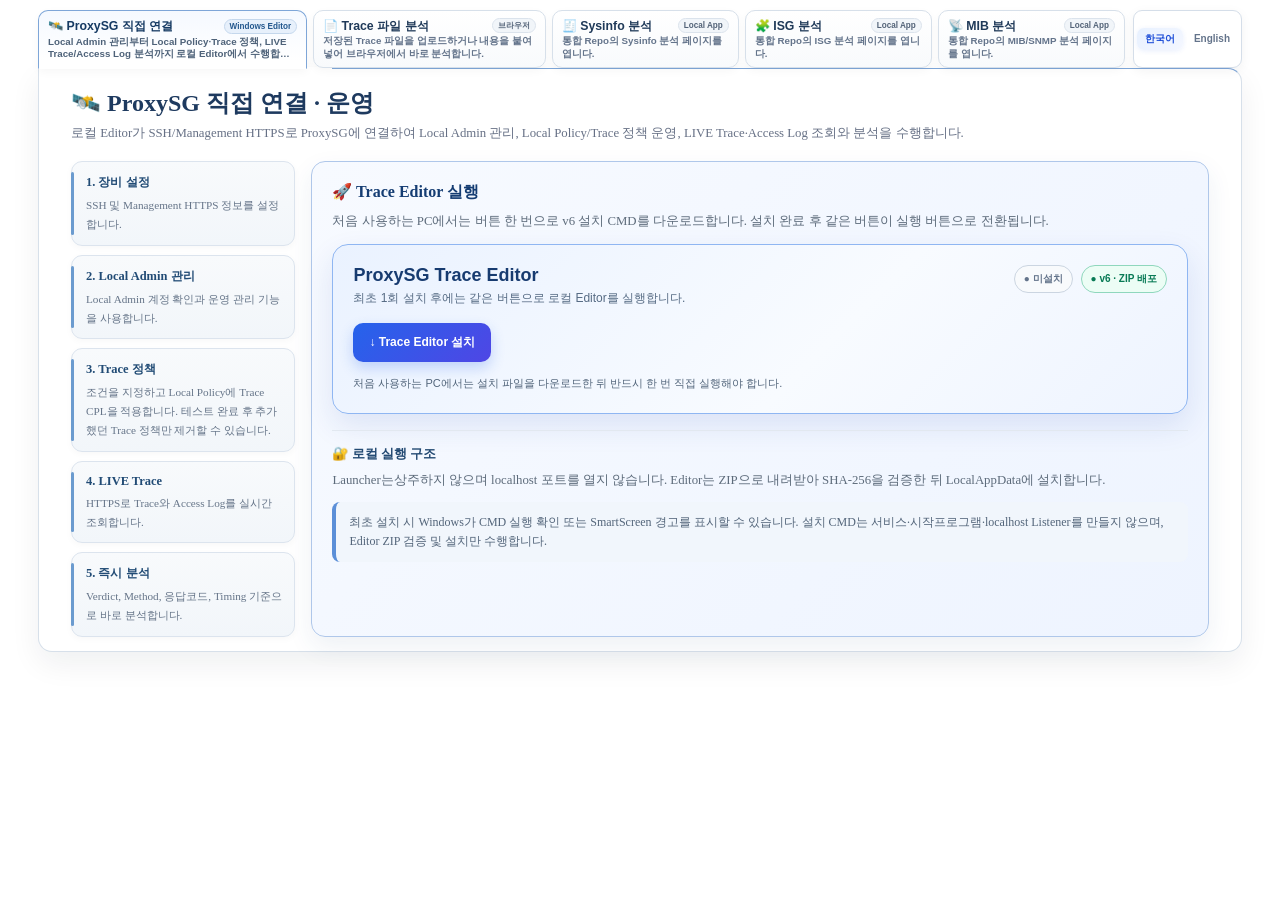
==== commit cd2f4fa8: "Add files via upload" ====
--- a/index.html
+++ b/index.html
@@ -609,6 +609,103 @@
     .tool-embed-toolbar{height:44px;padding:0 10px}
   }
 
+
+  /* ===== v19: compact unified navigation ===== */
+  .trace-toolbar-row{
+    margin:10px 30px 0;
+    display:flex;
+    align-items:stretch;
+    gap:8px;
+    position:relative;
+    z-index:12;
+  }
+  .trace-toolbar-row .trace-mode-wrap{
+    margin:0 !important;
+    flex:1 1 auto;
+    min-width:0;
+    display:grid !important;
+    grid-template-columns:minmax(178px,1.18fr) minmax(166px,1.02fr) repeat(3,minmax(130px,.82fr)) !important;
+    gap:6px !important;
+    align-items:stretch !important;
+  }
+  .trace-toolbar-row .trace-language-bar{
+    margin:0 !important;
+    flex:0 0 auto;
+    display:flex;
+    align-items:center;
+    justify-content:center;
+    position:relative;
+    z-index:13;
+  }
+  .trace-toolbar-row .trace-language-switch{
+    height:100%;
+    min-height:54px;
+    box-sizing:border-box;
+    display:flex;
+    align-items:center;
+    padding:3px;
+    border-radius:9px;
+  }
+  .trace-toolbar-row .trace-mode-card{
+    min-height:54px !important;
+    height:auto !important;
+    margin:0 !important;
+    padding:7px 9px !important;
+    border-radius:10px !important;
+    box-shadow:0 3px 10px rgba(15,23,42,.035) !important;
+    overflow:hidden;
+  }
+  .trace-toolbar-row .trace-mode-card.active{
+    min-height:54px !important;
+    margin-bottom:-1px !important;
+    border-bottom-left-radius:0 !important;
+    border-bottom-right-radius:0 !important;
+  }
+  .trace-toolbar-row .trace-mode-title{
+    gap:4px !important;
+    margin-bottom:2px !important;
+    font-size:.77rem !important;
+    line-height:1.15 !important;
+    white-space:nowrap;
+  }
+  .trace-toolbar-row .trace-mode-desc{
+    font-size:.61rem !important;
+    line-height:1.25 !important;
+    display:-webkit-box;
+    -webkit-line-clamp:2;
+    -webkit-box-orient:vertical;
+    overflow:hidden;
+  }
+  .trace-toolbar-row .trace-mode-badge{
+    padding:2px 5px !important;
+    font-size:.51rem !important;
+  }
+  .trace-toolbar-row .trace-lang-btn{
+    padding:6px 8px !important;
+    font-size:10px !important;
+  }
+  .trace-mode-card.tool-local::before,
+  .trace-mode-card.tool-local::after{
+    display:none !important;
+    content:none !important;
+  }
+  .tool-embed-panel{display:none !important}
+
+  @media(max-width:1180px){
+    .trace-toolbar-row{flex-wrap:wrap;align-items:flex-start}
+    .trace-toolbar-row .trace-mode-wrap{
+      flex-basis:100%;
+      grid-template-columns:repeat(5,minmax(0,1fr)) !important;
+    }
+    .trace-toolbar-row .trace-language-bar{margin-left:auto !important}
+    .trace-toolbar-row .trace-language-switch{min-height:34px}
+  }
+  @media(max-width:780px){
+    .trace-toolbar-row{margin:9px 14px 0}
+    .trace-toolbar-row .trace-mode-wrap{grid-template-columns:repeat(2,minmax(0,1fr)) !important}
+    .trace-toolbar-row .trace-mode-card{min-height:50px !important}
+  }
+
 </style>
 </head>
 <body>
@@ -616,7 +713,7 @@
 <!-- 공통 헤더 + 제목 + 버전 -->
 <script>
   window.pageTitle = "ProxySG 운영 · 분석 도구";
-  window.pageVersion = "ver.2026.10.15.06";
+  window.pageVersion = "ver.2026.10.15.07";
 </script> 
 <script src="https://etech-symantec.github.io/header.js"></script>
 
@@ -629,10 +726,10 @@
       directTabDesc:'Local Admin 관리부터 Local Policy·Trace 정책, LIVE Trace/Access Log 분석까지 로컬 Editor에서 수행합니다.',
       fileTabTitle:'📄 Trace 파일 분석', browserBadge:'브라우저',
       fileTabDesc:'저장된 Trace 파일을 업로드하거나 내용을 붙여넣어 브라우저에서 바로 분석합니다.',
-      sysinfoTabTitle:'🧾 Sysinfo 분석', sysinfoTabDesc:'Sysinfo 분석 페이지를 아래 영역에서 바로 사용합니다.',
-      isgTabTitle:'🧩 ISG 분석', isgTabDesc:'ISG 분석 페이지를 아래 영역에서 바로 사용합니다.',
-      mibTabTitle:'📡 MIB 분석', mibTabDesc:'MIB/SNMP 분석 페이지를 아래 영역에서 바로 사용합니다.',
-      webToolBadge:'Web App',
+      sysinfoTabTitle:'🧾 Sysinfo 분석', sysinfoTabDesc:'통합 Repo의 Sysinfo 분석 페이지를 엽니다.',
+      isgTabTitle:'🧩 ISG 분석', isgTabDesc:'통합 Repo의 ISG 분석 페이지를 엽니다.',
+      mibTabTitle:'📡 MIB 분석', mibTabDesc:'통합 Repo의 MIB/SNMP 분석 페이지를 엽니다.',
+      webToolBadge:'Local App',
       sysinfoPanelTitle:'🧾 Sysinfo 분석',
       isgPanelTitle:'🧩 ISG 분석',
       mibPanelTitle:'📡 MIB 분석',
@@ -663,10 +760,10 @@
       directTabDesc:'Use the local Editor for Local Admin management, Local Policy/Trace operations, and LIVE Trace/Access Log analysis.',
       fileTabTitle:'📄 Trace File Analysis', browserBadge:'Browser',
       fileTabDesc:'Upload a saved Trace file or paste its contents for immediate browser-based analysis.',
-      sysinfoTabTitle:'🧾 Sysinfo Analysis', sysinfoTabDesc:'Use the Sysinfo analysis page directly in the panel below.',
-      isgTabTitle:'🧩 ISG Analysis', isgTabDesc:'Use the ISG analysis page directly in the panel below.',
-      mibTabTitle:'📡 MIB Analysis', mibTabDesc:'Use the MIB/SNMP analysis page directly in the panel below.',
-      webToolBadge:'Web App',
+      sysinfoTabTitle:'🧾 Sysinfo Analysis', sysinfoTabDesc:'Open the Sysinfo app stored in this unified repository.',
+      isgTabTitle:'🧩 ISG Analysis', isgTabDesc:'Open the ISG app stored in this unified repository.',
+      mibTabTitle:'📡 MIB Analysis', mibTabDesc:'Open the MIB/SNMP app stored in this unified repository.',
+      webToolBadge:'Local App',
       sysinfoPanelTitle:'🧾 Sysinfo Analysis',
       isgPanelTitle:'🧩 ISG Analysis',
       mibPanelTitle:'📡 MIB Analysis',
@@ -768,19 +865,29 @@
     document.querySelectorAll('.trace-lang-btn').forEach(btn=>{
       if(btn.dataset.langBound==='1') return;
       btn.dataset.langBound='1';
-      btn.addEventListener('click',()=>applyLanguage(btn.dataset.lang,true));
+      btn.addEventListener('click',()=>applyLanguage(btn.dataset.lang,false));
     });
     applyLanguage(initial,false);
 
+    let translateQueued=false;
+    const pendingRoots=new Set();
     const mo=new MutationObserver(muts=>{
       for(const m of muts){
         m.addedNodes.forEach(n=>{
-          if(n.nodeType===1) translateLooseText(n);
-          else if(n.nodeType===3 && n.parentElement) translateLooseText(n.parentElement);
+          if(n.nodeType===1) pendingRoots.add(n);
+          else if(n.nodeType===3 && n.parentElement) pendingRoots.add(n.parentElement);
         });
       }
+      if(translateQueued || pendingRoots.size===0) return;
+      translateQueued=true;
+      requestAnimationFrame(()=>{
+        translateQueued=false;
+        const roots=[...pendingRoots];
+        pendingRoots.clear();
+        roots.forEach(root=>translateLooseText(root));
+      });
     });
-    mo.observe(document.body,{childList:true,subtree:true,characterData:true});
+    mo.observe(document.body,{childList:true,subtree:true});
     window.__proxysgLanguageObserver=mo;
   }
 
@@ -795,40 +902,42 @@
 
 
 
-<div class="trace-language-bar" aria-label="Language">
-  <div class="trace-language-switch">
-    <button type="button" class="trace-lang-btn active" data-lang="ko">한국어</button>
-    <button type="button" class="trace-lang-btn" data-lang="en">English</button>
+
+<div class="trace-toolbar-row">
+  <div class="trace-mode-wrap" id="traceModeWrap">
+    <button type="button" class="trace-mode-card active" data-trace-mode="direct">
+      <div class="trace-mode-title"><span data-i18n="directTabTitle">🛰️ ProxySG 직접 연결</span> <span class="trace-mode-badge">Windows Editor</span></div>
+      <div class="trace-mode-desc" data-i18n="directTabDesc">Local Admin 관리부터 Local Policy·Trace 정책, LIVE Trace/Access Log 분석까지 로컬 Editor에서 수행합니다.</div>
+    </button>
+
+    <button type="button" class="trace-mode-card" data-trace-mode="file">
+      <div class="trace-mode-title"><span data-i18n="fileTabTitle">📄 Trace 파일 분석</span> <span class="trace-mode-badge" data-i18n="browserBadge">브라우저</span></div>
+      <div class="trace-mode-desc" data-i18n="fileTabDesc">저장된 Trace 파일을 업로드하거나 내용을 붙여넣어 브라우저에서 바로 분석합니다.</div>
+    </button>
+
+    <button type="button" class="trace-mode-card tool-local tool-sysinfo" data-tool-path="./apps/sysinfo/">
+      <div class="trace-mode-title"><span data-i18n="sysinfoTabTitle">🧾 Sysinfo 분석</span> <span class="trace-mode-badge" data-i18n="webToolBadge">Local App</span></div>
+      <div class="trace-mode-desc" data-i18n="sysinfoTabDesc">통합 Repo의 Sysinfo 분석 페이지를 엽니다.</div>
+    </button>
+
+    <button type="button" class="trace-mode-card tool-local tool-isg" data-tool-path="./apps/isg/">
+      <div class="trace-mode-title"><span data-i18n="isgTabTitle">🧩 ISG 분석</span> <span class="trace-mode-badge" data-i18n="webToolBadge">Local App</span></div>
+      <div class="trace-mode-desc" data-i18n="isgTabDesc">통합 Repo의 ISG 분석 페이지를 엽니다.</div>
+    </button>
+
+    <button type="button" class="trace-mode-card tool-local tool-mib" data-tool-path="./apps/mib/">
+      <div class="trace-mode-title"><span data-i18n="mibTabTitle">📡 MIB 분석</span> <span class="trace-mode-badge" data-i18n="webToolBadge">Local App</span></div>
+      <div class="trace-mode-desc" data-i18n="mibTabDesc">통합 Repo의 MIB/SNMP 분석 페이지를 엽니다.</div>
+    </button>
+  </div>
+
+  <div class="trace-language-bar" aria-label="Language">
+    <div class="trace-language-switch">
+      <button type="button" class="trace-lang-btn active" data-lang="ko">한국어</button>
+      <button type="button" class="trace-lang-btn" data-lang="en">English</button>
+    </div>
   </div>
 </div>
-
-<div class="trace-mode-wrap" id="traceModeWrap">
-  <button type="button" class="trace-mode-card active" data-trace-mode="direct">
-    <div class="trace-mode-title"><span data-i18n="directTabTitle">🛰️ ProxySG 직접 연결</span> <span class="trace-mode-badge">Windows Editor</span></div>
-    <div class="trace-mode-desc" data-i18n="directTabDesc">Local Admin 관리부터 Local Policy·Trace 정책, LIVE Trace/Access Log 분석까지 로컬 Editor에서 수행합니다.</div>
-  </button>
-
-  <button type="button" class="trace-mode-card" data-trace-mode="file">
-    <div class="trace-mode-title"><span data-i18n="fileTabTitle">📄 Trace 파일 분석</span> <span class="trace-mode-badge" data-i18n="browserBadge">브라우저</span></div>
-    <div class="trace-mode-desc" data-i18n="fileTabDesc">저장된 Trace 파일을 업로드하거나 내용을 붙여넣어 브라우저에서 바로 분석합니다.</div>
-  </button>
-
-  <button type="button" class="trace-mode-card tool-embedded tool-sysinfo" data-trace-mode="sysinfo">
-    <div class="trace-mode-title"><span data-i18n="sysinfoTabTitle">🧾 Sysinfo 분석</span> <span class="trace-mode-badge" data-i18n="webToolBadge">Web Tool</span></div>
-    <div class="trace-mode-desc" data-i18n="sysinfoTabDesc">Sysinfo 분석 페이지를 아래 영역에서 바로 사용합니다.</div>
-  </button>
-
-  <button type="button" class="trace-mode-card tool-embedded tool-isg" data-trace-mode="isg">
-    <div class="trace-mode-title"><span data-i18n="isgTabTitle">🧩 ISG 분석</span> <span class="trace-mode-badge" data-i18n="webToolBadge">Web Tool</span></div>
-    <div class="trace-mode-desc" data-i18n="isgTabDesc">ISG 분석 페이지를 아래 영역에서 바로 사용합니다.</div>
-  </button>
-
-  <button type="button" class="trace-mode-card tool-embedded tool-mib" data-trace-mode="mib">
-    <div class="trace-mode-title"><span data-i18n="mibTabTitle">📡 MIB 분석</span> <span class="trace-mode-badge" data-i18n="webToolBadge">Web Tool</span></div>
-    <div class="trace-mode-desc" data-i18n="mibTabDesc">MIB/SNMP 분석 페이지를 아래 영역에서 바로 사용합니다.</div>
-  </button>
-</div>
-
 
 <div id="fileAnalysisPanel" class="container mode-panel">
   <div class="file-analysis-card">
@@ -995,60 +1104,6 @@
         <p><span data-i18n="localDescBefore">Launcher는</span><span data-i18n="localDescAfter">상주하지 않으며 localhost 포트를 열지 않습니다. Editor는 ZIP으로 내려받아 SHA-256을 검증한 뒤 LocalAppData에 설치합니다.</span></p>
         <div class="direct-note" data-i18n="smartScreenNote">최초 설치 시 Windows가 CMD 실행 확인 또는 SmartScreen 경고를 표시할 수 있습니다. 설치 CMD는 서비스·시작프로그램·localhost Listener를 만들지 않으며, Editor ZIP 검증 및 설치만 수행합니다.</div>
       </div>
-    </div>
-  </div>
-</div>
-
-<div id="sysinfoAnalysisPanel" class="container mode-panel tool-embed-panel">
-  <div class="tool-embed-shell">
-    <div class="tool-embed-toolbar">
-      <div class="tool-embed-title" data-i18n="sysinfoPanelTitle">🧾 Sysinfo 분석</div>
-      <div class="tool-embed-url">etech-symantec.github.io/sysinfo/</div>
-      <button type="button" class="tool-embed-open" data-open-tool="sysinfo" data-i18n="openNewWindow">새 창에서 열기</button>
-    </div>
-    <div class="tool-embed-frame-wrap">
-      <div class="tool-embed-loading" data-loading-for="sysinfo"><span class="tool-embed-spinner"></span><span data-i18n="embedLoading">페이지 불러오는 중…</span></div>
-      <iframe id="sysinfoToolFrame" class="tool-embed-frame" title="Sysinfo Analysis"
-        data-src="https://etech-symantec.github.io/sysinfo/"
-        src="about:blank"
-        allow="clipboard-read; clipboard-write"
-        referrerpolicy="strict-origin-when-cross-origin"></iframe>
-    </div>
-  </div>
-</div>
-
-<div id="isgAnalysisPanel" class="container mode-panel tool-embed-panel">
-  <div class="tool-embed-shell">
-    <div class="tool-embed-toolbar">
-      <div class="tool-embed-title" data-i18n="isgPanelTitle">🧩 ISG 분석</div>
-      <div class="tool-embed-url">etech-symantec.github.io/isg/</div>
-      <button type="button" class="tool-embed-open" data-open-tool="isg" data-i18n="openNewWindow">새 창에서 열기</button>
-    </div>
-    <div class="tool-embed-frame-wrap">
-      <div class="tool-embed-loading" data-loading-for="isg"><span class="tool-embed-spinner"></span><span data-i18n="embedLoading">페이지 불러오는 중…</span></div>
-      <iframe id="isgToolFrame" class="tool-embed-frame" title="ISG Analysis"
-        data-src="https://etech-symantec.github.io/isg/"
-        src="about:blank"
-        allow="clipboard-read; clipboard-write"
-        referrerpolicy="strict-origin-when-cross-origin"></iframe>
-    </div>
-  </div>
-</div>
-
-<div id="mibAnalysisPanel" class="container mode-panel tool-embed-panel">
-  <div class="tool-embed-shell">
-    <div class="tool-embed-toolbar">
-      <div class="tool-embed-title" data-i18n="mibPanelTitle">📡 MIB 분석</div>
-      <div class="tool-embed-url">etech-symantec.github.io/mib/</div>
-      <button type="button" class="tool-embed-open" data-open-tool="mib" data-i18n="openNewWindow">새 창에서 열기</button>
-    </div>
-    <div class="tool-embed-frame-wrap">
-      <div class="tool-embed-loading" data-loading-for="mib"><span class="tool-embed-spinner"></span><span data-i18n="embedLoading">페이지 불러오는 중…</span></div>
-      <iframe id="mibToolFrame" class="tool-embed-frame" title="MIB Analysis"
-        data-src="https://etech-symantec.github.io/mib/"
-        src="about:blank"
-        allow="clipboard-read; clipboard-write"
-        referrerpolicy="strict-origin-when-cross-origin"></iframe>
     </div>
   </div>
 </div>
@@ -1617,81 +1672,44 @@
 
 <script>
 (() => {
-  const buttons=[...document.querySelectorAll('[data-trace-mode]')];
-
-  const panels={
-    direct:document.getElementById('directAnalysisPanel'),
-    file:document.getElementById('fileAnalysisPanel'),
-    sysinfo:document.getElementById('sysinfoAnalysisPanel'),
-    isg:document.getElementById('isgAnalysisPanel'),
-    mib:document.getElementById('mibAnalysisPanel')
-  };
-
-  const tools={
-    sysinfo:{frame:document.getElementById('sysinfoToolFrame'),url:'https://etech-symantec.github.io/sysinfo/'},
-    isg:{frame:document.getElementById('isgToolFrame'),url:'https://etech-symantec.github.io/isg/'},
-    mib:{frame:document.getElementById('mibToolFrame'),url:'https://etech-symantec.github.io/mib/'}
-  };
-
-  const validModes=new Set(Object.keys(panels));
-
-  function ensureToolLoaded(mode){
-    const tool=tools[mode];
-    if(!tool?.frame || tool.frame.dataset.loaded==='1') return;
-
-    const loading=document.querySelector(`[data-loading-for="${mode}"]`);
-    tool.frame.addEventListener('load',()=>{
-      loading?.classList.add('done');
-    },{once:true});
-
-    tool.frame.dataset.loaded='1';
-    tool.frame.src=tool.frame.dataset.src || tool.url;
-  }
+  const modeButtons=[...document.querySelectorAll('[data-trace-mode]')];
+  const localToolButtons=[...document.querySelectorAll('[data-tool-path]')];
+  const filePanel=document.getElementById('fileAnalysisPanel');
+  const directPanel=document.getElementById('directAnalysisPanel');
 
   function setTraceMode(mode,updateUrl=true){
-    const selected=validModes.has(mode)?mode:'direct';
+    const selected=mode==='file'?'file':'direct';
+    const direct=selected==='direct';
 
     document.body.dataset.traceMode=selected;
-
-    Object.entries(panels).forEach(([name,panel])=>{
-      panel?.classList.toggle('active',name===selected);
-    });
-
-    buttons.forEach(btn=>{
-      btn.classList.toggle('active',btn.dataset.traceMode===selected);
-    });
-
-    if(tools[selected]) ensureToolLoaded(selected);
+    filePanel?.classList.toggle('active',!direct);
+    directPanel?.classList.toggle('active',direct);
+    modeButtons.forEach(btn=>btn.classList.toggle('active',btn.dataset.traceMode===selected));
+    localToolButtons.forEach(btn=>btn.classList.remove('active'));
 
     if(updateUrl){
       const u=new URL(location.href);
-      // Direct connection remains the default; other modes are explicitly recorded.
-      if(selected==='direct') u.searchParams.delete('mode');
-      else u.searchParams.set('mode',selected);
+      if(selected==='file') u.searchParams.set('mode','file');
+      else u.searchParams.delete('mode');
       history.replaceState(null,'',u);
     }
   }
 
-  buttons.forEach(btn=>{
-    btn.addEventListener('click',()=>setTraceMode(btn.dataset.traceMode));
-  });
-
-  document.querySelectorAll('[data-open-tool]').forEach(btn=>{
+  modeButtons.forEach(btn=>btn.addEventListener('click',()=>setTraceMode(btn.dataset.traceMode)));
+
+  localToolButtons.forEach(btn=>{
     btn.addEventListener('click',()=>{
-      const key=btn.dataset.openTool;
-      const url=tools[key]?.url;
-      if(url) window.open(url,'_blank','noopener');
+      const path=btn.dataset.toolPath;
+      if(path) location.href=path;
     });
   });
 
   const requested=new URLSearchParams(location.search).get('mode');
-  const initial=validModes.has(requested)?requested:'direct';
-  setTraceMode(initial,false);
-
-  // Browser back/forward should also switch the visible panel.
+  setTraceMode(requested==='file'?'file':'direct',false);
+
   window.addEventListener('popstate',()=>{
     const mode=new URLSearchParams(location.search).get('mode');
-    setTraceMode(validModes.has(mode)?mode:'direct',false);
+    setTraceMode(mode==='file'?'file':'direct',false);
   });
 })();
 </script>
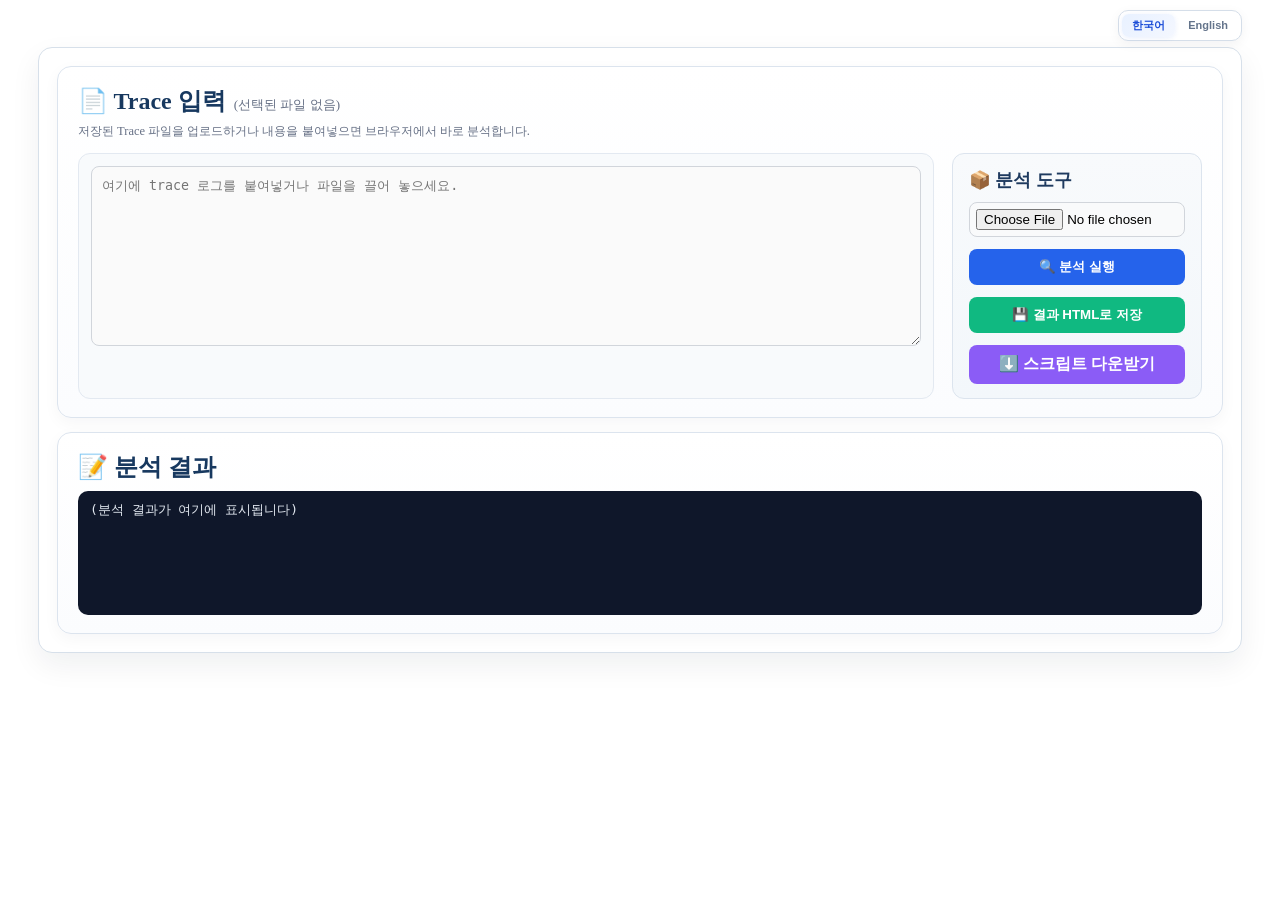
==== commit d3f65f35: "Update index.html" ====
--- a/index.html
+++ b/index.html
@@ -7,7 +7,7 @@
 <link rel="preconnect" href="https://fonts.gstatic.com" crossorigin>
 <link href="https://fonts.googleapis.com/css2?family=Do+Hyeon&display=swap" rel="stylesheet">
 <meta charset="UTF-8">
-<title data-i18n-title="pageTitle">ProxySG 운영 · 분석 도구</title>
+<title data-i18n-title="pageTitle">ProxySG Trace · 분석 도구</title>
 <style>
   .container {
     background:#fff; border-radius:14px; box-shadow:0 6px 18px rgba(0,0,0,0.08);
@@ -624,7 +624,7 @@
     flex:1 1 auto;
     min-width:0;
     display:grid !important;
-    grid-template-columns:minmax(178px,1.18fr) minmax(166px,1.02fr) repeat(3,minmax(130px,.82fr)) !important;
+    grid-template-columns:minmax(175px,1.08fr) repeat(3,minmax(135px,.92fr)) !important;
     gap:6px !important;
     align-items:stretch !important;
   }
@@ -706,14 +706,56 @@
     .trace-toolbar-row .trace-mode-card{min-height:50px !important}
   }
 
+
+  /* ===== v20.1: Trace 분석 전용 화면 - 상단 탭 제거 ===== */
+  .trace-toolbar-row,
+  .trace-mode-wrap,
+  .trace-mode-card,
+  .trace-mode-title,
+  .trace-mode-desc,
+  .trace-mode-badge {
+    display:none !important;
+  }
+
+  .trace-language-standalone {
+    margin:10px 30px 6px !important;
+    display:flex !important;
+    justify-content:flex-end !important;
+    align-items:center !important;
+  }
+
+  #fileAnalysisPanel.mode-panel,
+  #fileAnalysisPanel.mode-panel.active {
+    display:block !important;
+    margin:0 30px 30px !important;
+    border-radius:14px !important;
+    border-top:1px solid #d7e0ea !important;
+  }
+
+  #fileAnalysisPanel::before {
+    display:none !important;
+    content:none !important;
+  }
+
+  @media(max-width:900px){
+    .trace-language-standalone{
+      margin:8px 14px 6px !important;
+    }
+    #fileAnalysisPanel.mode-panel,
+    #fileAnalysisPanel.mode-panel.active{
+      margin:0 14px 24px !important;
+      border-radius:14px !important;
+    }
+  }
+
 </style>
 </head>
 <body>
 
 <!-- 공통 헤더 + 제목 + 버전 -->
 <script>
-  window.pageTitle = "ProxySG 운영 · 분석 도구";
-  window.pageVersion = "ver.2026.10.15.07";
+  window.pageTitle = "ProxySG Trace · 분석 도구";
+  window.pageVersion = "ver.2026.10.15.09";
 </script> 
 <script src="https://etech-symantec.github.io/header.js"></script>
 
@@ -721,20 +763,7 @@
 (() => {
   const dict = {
     ko: {
-      pageTitle:'ProxySG 운영 · 분석 도구', pageHeader:'ProxySG 운영 · 분석 도구',
-      directTabTitle:'🛰️ ProxySG 직접 연결',
-      directTabDesc:'Local Admin 관리부터 Local Policy·Trace 정책, LIVE Trace/Access Log 분석까지 로컬 Editor에서 수행합니다.',
-      fileTabTitle:'📄 Trace 파일 분석', browserBadge:'브라우저',
-      fileTabDesc:'저장된 Trace 파일을 업로드하거나 내용을 붙여넣어 브라우저에서 바로 분석합니다.',
-      sysinfoTabTitle:'🧾 Sysinfo 분석', sysinfoTabDesc:'통합 Repo의 Sysinfo 분석 페이지를 엽니다.',
-      isgTabTitle:'🧩 ISG 분석', isgTabDesc:'통합 Repo의 ISG 분석 페이지를 엽니다.',
-      mibTabTitle:'📡 MIB 분석', mibTabDesc:'통합 Repo의 MIB/SNMP 분석 페이지를 엽니다.',
-      webToolBadge:'Local App',
-      sysinfoPanelTitle:'🧾 Sysinfo 분석',
-      isgPanelTitle:'🧩 ISG 분석',
-      mibPanelTitle:'📡 MIB 분석',
-      embedLoading:'페이지 불러오는 중…',
-      openNewWindow:'새 창에서 열기',
+      pageTitle:'ProxySG Trace · 분석 도구', pageHeader:'ProxySG Trace · 분석 도구',
       traceInputTitle:'📄 Trace 입력', noFile:'(선택된 파일 없음)',
       traceInputDesc:'저장된 Trace 파일을 업로드하거나 내용을 붙여넣으면 브라우저에서 바로 분석합니다.',
       tracePlaceholder:'여기에 trace 로그를 붙여넣거나 파일을 끌어 놓으세요.',
@@ -755,20 +784,7 @@
       internalPolicy:'내부 참조 정책', localPolicy:'Local 정책', vpmPolicy:'VPM 정책'
     },
     en: {
-      pageTitle:'ProxySG Operations & Analysis Tools', pageHeader:'ProxySG Operations & Analysis Tools',
-      directTabTitle:'🛰️ Direct ProxySG Connection',
-      directTabDesc:'Use the local Editor for Local Admin management, Local Policy/Trace operations, and LIVE Trace/Access Log analysis.',
-      fileTabTitle:'📄 Trace File Analysis', browserBadge:'Browser',
-      fileTabDesc:'Upload a saved Trace file or paste its contents for immediate browser-based analysis.',
-      sysinfoTabTitle:'🧾 Sysinfo Analysis', sysinfoTabDesc:'Open the Sysinfo app stored in this unified repository.',
-      isgTabTitle:'🧩 ISG Analysis', isgTabDesc:'Open the ISG app stored in this unified repository.',
-      mibTabTitle:'📡 MIB Analysis', mibTabDesc:'Open the MIB/SNMP app stored in this unified repository.',
-      webToolBadge:'Local App',
-      sysinfoPanelTitle:'🧾 Sysinfo Analysis',
-      isgPanelTitle:'🧩 ISG Analysis',
-      mibPanelTitle:'📡 MIB Analysis',
-      embedLoading:'Loading page…',
-      openNewWindow:'Open in new window',
+      pageTitle:'ProxySG Trace & Analysis Tools', pageHeader:'ProxySG Trace & Analysis Tools',
       traceInputTitle:'📄 Trace Input', noFile:'(No file selected)',
       traceInputDesc:'Upload a saved Trace file or paste its contents to analyze it directly in the browser.',
       tracePlaceholder:'Paste Trace logs here or drop a file.',
@@ -903,43 +919,14 @@
 
 
 
-<div class="trace-toolbar-row">
-  <div class="trace-mode-wrap" id="traceModeWrap">
-    <button type="button" class="trace-mode-card active" data-trace-mode="direct">
-      <div class="trace-mode-title"><span data-i18n="directTabTitle">🛰️ ProxySG 직접 연결</span> <span class="trace-mode-badge">Windows Editor</span></div>
-      <div class="trace-mode-desc" data-i18n="directTabDesc">Local Admin 관리부터 Local Policy·Trace 정책, LIVE Trace/Access Log 분석까지 로컬 Editor에서 수행합니다.</div>
-    </button>
-
-    <button type="button" class="trace-mode-card" data-trace-mode="file">
-      <div class="trace-mode-title"><span data-i18n="fileTabTitle">📄 Trace 파일 분석</span> <span class="trace-mode-badge" data-i18n="browserBadge">브라우저</span></div>
-      <div class="trace-mode-desc" data-i18n="fileTabDesc">저장된 Trace 파일을 업로드하거나 내용을 붙여넣어 브라우저에서 바로 분석합니다.</div>
-    </button>
-
-    <button type="button" class="trace-mode-card tool-local tool-sysinfo" data-tool-path="./apps/sysinfo/">
-      <div class="trace-mode-title"><span data-i18n="sysinfoTabTitle">🧾 Sysinfo 분석</span> <span class="trace-mode-badge" data-i18n="webToolBadge">Local App</span></div>
-      <div class="trace-mode-desc" data-i18n="sysinfoTabDesc">통합 Repo의 Sysinfo 분석 페이지를 엽니다.</div>
-    </button>
-
-    <button type="button" class="trace-mode-card tool-local tool-isg" data-tool-path="./apps/isg/">
-      <div class="trace-mode-title"><span data-i18n="isgTabTitle">🧩 ISG 분석</span> <span class="trace-mode-badge" data-i18n="webToolBadge">Local App</span></div>
-      <div class="trace-mode-desc" data-i18n="isgTabDesc">통합 Repo의 ISG 분석 페이지를 엽니다.</div>
-    </button>
-
-    <button type="button" class="trace-mode-card tool-local tool-mib" data-tool-path="./apps/mib/">
-      <div class="trace-mode-title"><span data-i18n="mibTabTitle">📡 MIB 분석</span> <span class="trace-mode-badge" data-i18n="webToolBadge">Local App</span></div>
-      <div class="trace-mode-desc" data-i18n="mibTabDesc">통합 Repo의 MIB/SNMP 분석 페이지를 엽니다.</div>
-    </button>
-  </div>
-
-  <div class="trace-language-bar" aria-label="Language">
-    <div class="trace-language-switch">
-      <button type="button" class="trace-lang-btn active" data-lang="ko">한국어</button>
-      <button type="button" class="trace-lang-btn" data-lang="en">English</button>
-    </div>
+<div class="trace-language-bar trace-language-standalone" aria-label="Language">
+  <div class="trace-language-switch">
+    <button type="button" class="trace-lang-btn active" data-lang="ko">한국어</button>
+    <button type="button" class="trace-lang-btn" data-lang="en">English</button>
   </div>
 </div>
 
-<div id="fileAnalysisPanel" class="container mode-panel">
+<div id="fileAnalysisPanel" class="container mode-panel active">
   <div class="file-analysis-card">
     <h2 style="
       display:flex;
@@ -1080,33 +1067,6 @@
 
 </div>
 
-
-<div id="directAnalysisPanel" class="container mode-panel active">
-  <h2 style="margin:14px 0 4px; color:#1e3a5f;" data-i18n="directTitle">🛰️ ProxySG 직접 연결 · 운영</h2>
-  <div style="font-size:.8rem;color:#667085;line-height:1.6;" data-i18n="directDesc">로컬 Editor가 SSH/Management HTTPS로 ProxySG에 연결하여 Local Admin 관리, Local Policy/Trace 정책 운영, LIVE Trace·Access Log 조회와 분석을 수행합니다.</div>
-
-  <div class="direct-hero">
-    <div class="direct-flow" data-i18n-aria="directFlowAria" aria-label="ProxySG 직접 연결 사용 절차">
-      <div class="direct-step"><b data-i18n="step1Title">1. 장비 설정</b><span data-i18n="step1Desc">SSH 및 Management HTTPS 정보를 설정합니다.</span></div>
-      <div class="direct-step"><b data-i18n="step2Title">2. Local Admin 관리</b><span data-i18n="step2Desc">Local Admin 계정 확인과 운영 관리 기능을 사용합니다.</span></div>
-      <div class="direct-step"><b data-i18n="step3Title">3. Trace 정책</b><span data-i18n="step3Desc">조건을 지정하고 Local Policy에 Trace CPL을 적용합니다. 테스트 완료 후 추가했던 Trace 정책만 제거할 수 있습니다.</span></div>
-      <div class="direct-step"><b data-i18n="step4Title">4. LIVE Trace</b><span data-i18n="step4Desc">HTTPS로 Trace와 Access Log를 실시간 조회합니다.</span></div>
-      <div class="direct-step"><b data-i18n="step5Title">5. 즉시 분석</b><span data-i18n="step5Desc">Verdict, Method, 응답코드, Timing 기준으로 바로 분석합니다.</span></div>
-    </div>
-
-    <div class="direct-card launcher-host-card">
-      <h3 data-i18n="runEditorTitle">🚀 Trace Editor 실행</h3>
-      <p style="margin-bottom:12px;" data-i18n="runEditorDesc">처음 사용하는 PC에서는 버튼 한 번으로 v6 설치 CMD를 다운로드합니다. 설치 완료 후 같은 버튼이 실행 버튼으로 전환됩니다.</p>
-      <div id="proxysg-launcher-slot"></div>
-
-      <div class="direct-local-structure">
-        <div class="direct-local-title" data-i18n="localStructure">🔐 로컬 실행 구조</div>
-        <p><span data-i18n="localDescBefore">Launcher는</span><span data-i18n="localDescAfter">상주하지 않으며 localhost 포트를 열지 않습니다. Editor는 ZIP으로 내려받아 SHA-256을 검증한 뒤 LocalAppData에 설치합니다.</span></p>
-        <div class="direct-note" data-i18n="smartScreenNote">최초 설치 시 Windows가 CMD 실행 확인 또는 SmartScreen 경고를 표시할 수 있습니다. 설치 CMD는 서비스·시작프로그램·localhost Listener를 만들지 않으며, Editor ZIP 검증 및 설치만 수행합니다.</div>
-      </div>
-    </div>
-  </div>
-</div>
 
 <script>
 // === 파일 선택 버튼 업로드 ===
@@ -1670,591 +1630,11 @@
 
 
 
-<script>
-(() => {
-  const modeButtons=[...document.querySelectorAll('[data-trace-mode]')];
-  const localToolButtons=[...document.querySelectorAll('[data-tool-path]')];
-  const filePanel=document.getElementById('fileAnalysisPanel');
-  const directPanel=document.getElementById('directAnalysisPanel');
-
-  function setTraceMode(mode,updateUrl=true){
-    const selected=mode==='file'?'file':'direct';
-    const direct=selected==='direct';
-
-    document.body.dataset.traceMode=selected;
-    filePanel?.classList.toggle('active',!direct);
-    directPanel?.classList.toggle('active',direct);
-    modeButtons.forEach(btn=>btn.classList.toggle('active',btn.dataset.traceMode===selected));
-    localToolButtons.forEach(btn=>btn.classList.remove('active'));
-
-    if(updateUrl){
-      const u=new URL(location.href);
-      if(selected==='file') u.searchParams.set('mode','file');
-      else u.searchParams.delete('mode');
-      history.replaceState(null,'',u);
-    }
-  }
-
-  modeButtons.forEach(btn=>btn.addEventListener('click',()=>setTraceMode(btn.dataset.traceMode)));
-
-  localToolButtons.forEach(btn=>{
-    btn.addEventListener('click',()=>{
-      const path=btn.dataset.toolPath;
-      if(path) location.href=path;
-    });
-  });
-
-  const requested=new URLSearchParams(location.search).get('mode');
-  setTraceMode(requested==='file'?'file':'direct',false);
-
-  window.addEventListener('popstate',()=>{
-    const mode=new URLSearchParams(location.search).get('mode');
-    setTraceMode(mode==='file'?'file':'direct',false);
-  });
-})();
-</script>
-
-<script>
-(() => {
-  const SLOT_ID='proxysg-launcher-slot';
-  const INSTALL_URL='./downloads/Install_ProxySG_Trace_Launcher_v6.cmd?v=20261015-4';
-  const UNINSTALL_URL='./downloads/Uninstall_ProxySG_Trace_Editor_v6.cmd?v=20261015-2';
-  const REPO_VERSION_URL='./downloads/version.json';
-  const PROTOCOL_URL='proxysg-trace-v6://run';
-  const STORAGE_KEY='proxysgTraceLauncherInstalledVersion';
-  const EDITOR_VERSION_KEY='proxysgTraceInstalledEditorVersion';
-  const STATE_KEY='proxysgTraceLauncherState';
-  const DOWNLOAD_NOTICE_KEY='proxysgTraceV6InstallerDownloaded';
-  const VERSION='6';
-  let stateChannel=null;
-
-  function isEn(){
-    return document.documentElement.lang==='en' ||
-      window.PROXYSG_UI_LANG==='en' ||
-      localStorage.getItem('proxysgTraceLanguage')==='en';
-  }
-
-  const L={
-    ko:{
-      title:'ProxySG Trace Editor',
-      sub:'최초 1회 설치 후에는 같은 버튼으로 로컬 Editor를 실행합니다.',
-      badge:'v6 · ZIP 배포',
-      install:'↓ Trace Editor 설치',
-      run:'▶ Trace Editor 실행',
-      downloading:'⚠ 다운로드 완료 · 설치 파일을 1회 실행하세요',
-      installNote:'처음 사용하는 PC에서는 설치 파일을 다운로드한 뒤 반드시 한 번 직접 실행해야 합니다.',
-      runNote:'v6 설치가 확인되었습니다. 버튼을 누르면 Windows URL Protocol로 로컬 Editor를 실행합니다.',
-      helpTitle:'중요 · 다운로드만으로는 설치되지 않습니다',
-      helpLead:'지금 다운로드된 설치 파일을 반드시 한 번 실행해야 합니다.',
-      helpFile:'Install_ProxySG_Trace_Launcher_v6.cmd',
-      helpStep1:'브라우저 우측 상단의 다운로드 아이콘을 누르거나 Ctrl + J를 엽니다.',
-      helpStep2:'다운로드된 Install_ProxySG_Trace_Launcher_v6.cmd를 클릭하여 실행합니다.',
-      helpStep3:'설치가 끝나면 이 페이지가 자동으로 다시 열리고 버튼이 “Trace Editor 실행”으로 바뀝니다.',
-      helpTip:'최초 설치 때만 필요한 작업입니다. 다음부터는 이 버튼 하나로 Editor가 바로 실행됩니다.',
-      helpBadge:'최초 1회 실행 필수',
-      uninstall:'🗑 설치 삭제',
-      uninstallConfirm:'설치된 ProxySG Trace Editor와 Launcher를 삭제하시겠습니까?\n\n브라우저에 저장된 장비/정책 프로필은 유지되고, 로컬 설치 파일과 URL Protocol 등록만 삭제됩니다.',
-      uninstallDownloaded:'⚠ 삭제 파일 다운로드됨 · 1회 실행하세요',
-      uninstallTitle:'삭제 파일을 한 번 실행하세요',
-      uninstallLead:'다운로드된 CMD를 실행하면 로컬 Editor와 Launcher가 제거됩니다.',
-      uninstallFile:'Uninstall_ProxySG_Trace_Editor_v6.cmd',
-      uninstallStep1:'브라우저 다운로드 목록에서 삭제 CMD 파일을 찾습니다.',
-      uninstallStep2:'Uninstall_ProxySG_Trace_Editor_v6.cmd를 한 번 실행합니다.',
-      uninstallStep3:'삭제가 끝나면 이 페이지가 자동으로 다시 열리고 “Trace Editor 설치” 버튼으로 돌아갑니다.',
-      uninstallTip:'브라우저에 저장된 장비/정책 프로필은 삭제하지 않습니다.',
-      uninstallBadge:'로컬 설치 제거',
-      stateInstalled:'설치됨',
-      stateNotInstalled:'미설치',
-      statePendingRemove:'삭제 완료 대기 중',
-      versionCheck:'↻ 최신 버전 확인',
-      versionChecking:'버전 확인 중…',
-      versionLatest:'✓ 최신 버전',
-      versionReinstall:'↻ 최신 버전 재설치',
-      versionInstalled:'설치 버전',
-      versionRepo:'Repo 최신 버전',
-      versionOk:'현재 설치된 Editor가 최신 버전입니다.',
-      versionOld:'새 버전이 있습니다. 최신 버전으로 재설치를 권장합니다.',
-      versionUnknownInstalled:'설치된 Editor의 버전 정보가 없습니다. 최신 버전 재설치를 권장합니다.',
-      versionRepoFail:'Repo의 최신 버전 정보를 확인하지 못했습니다.',
-      versionReinstallDownloaded:'⚠ 재설치 파일 다운로드됨 · 1회 실행하세요'
-    },
-    en:{
-      title:'ProxySG Trace Editor',
-      sub:'Install once, then use the same button to run the local Editor.',
-      badge:'v6 · ZIP distribution',
-      install:'↓ Install Trace Editor',
-      run:'▶ Run Trace Editor',
-      downloading:'⚠ Download complete · Run the installer once',
-      installNote:'On a new PC, you must run the downloaded installer once after the download completes.',
-      runNote:'v6 installation is confirmed. Click the button to start the local Editor via the Windows URL protocol.',
-      helpTitle:'Important · Downloading alone does not install it',
-      helpLead:'You must run the downloaded installer file once.',
-      helpFile:'Install_ProxySG_Trace_Launcher_v6.cmd',
-      helpStep1:'Open the browser Downloads button at the top-right, or press Ctrl + J.',
-      helpStep2:'Click the downloaded Install_ProxySG_Trace_Launcher_v6.cmd file to run it.',
-      helpStep3:'When installation finishes, this page reopens automatically and the button changes to “Run Trace Editor”.',
-      helpTip:'This is required only once. After that, this single button starts the Editor directly.',
-      helpBadge:'ONE-TIME RUN REQUIRED',
-      uninstall:'🗑 Uninstall',
-      uninstallConfirm:'Remove the installed ProxySG Trace Editor and Launcher?\n\nDevice/policy profiles stored in the browser will remain. Only local application files and URL protocol registrations are removed.',
-      uninstallDownloaded:'⚠ Uninstaller downloaded · Run it once',
-      uninstallTitle:'Run the uninstaller once',
-      uninstallLead:'Run the downloaded CMD once to remove the local Editor and Launcher.',
-      uninstallFile:'Uninstall_ProxySG_Trace_Editor_v6.cmd',
-      uninstallStep1:'Find the uninstaller CMD in your browser Downloads.',
-      uninstallStep2:'Run Uninstall_ProxySG_Trace_Editor_v6.cmd once.',
-      uninstallStep3:'When removal finishes, this page reopens automatically and returns to “Install Trace Editor”.',
-      uninstallTip:'Device and policy profiles stored in the browser are not deleted.',
-      uninstallBadge:'REMOVE LOCAL INSTALL',
-      stateInstalled:'Installed',
-      stateNotInstalled:'Not installed',
-      statePendingRemove:'Waiting for uninstall to finish',
-      versionCheck:'↻ Check latest version',
-      versionChecking:'Checking version…',
-      versionLatest:'✓ Up to date',
-      versionReinstall:'↻ Reinstall latest',
-      versionInstalled:'Installed version',
-      versionRepo:'Latest repo version',
-      versionOk:'The installed Editor is up to date.',
-      versionOld:'A newer version is available. Reinstalling the latest version is recommended.',
-      versionUnknownInstalled:'The installed Editor version is unknown. Reinstalling the latest version is recommended.',
-      versionRepoFail:'Could not read the latest version from the repository.',
-      versionReinstallDownloaded:'⚠ Reinstall file downloaded · Run it once'
-    }
-  };
-
-  function t(){ return L[isEn()?'en':'ko']; }
-
-  function publishState(state){
-    const payload={state,version:VERSION,ts:Date.now()};
-    localStorage.setItem(STATE_KEY,JSON.stringify(payload));
-    // Keep legacy marker for compatibility with already-open pages.
-    if(state==='installed') localStorage.setItem(STORAGE_KEY,VERSION);
-    else localStorage.setItem(STORAGE_KEY,'0');
-    try{ stateChannel?.postMessage(payload); }catch(_){ }
-  }
-
-  function readState(){
-    try{
-      const p=JSON.parse(localStorage.getItem(STATE_KEY)||'null');
-      if(p && p.version===VERSION && (p.state==='installed'||p.state==='uninstalled')) return p.state;
-    }catch(_){ }
-    return localStorage.getItem(STORAGE_KEY)===VERSION?'installed':'uninstalled';
-  }
-
-  function consumeLauncherCallback(){
-    const u=new URL(location.href);
-    const callback=u.searchParams.get('launcher');
-    if(callback==='v6-installed'){
-      publishState('installed');
-      const editorVersion=normalizeVersion(u.searchParams.get('editor_version')||'');
-      if(editorVersion) localStorage.setItem(EDITOR_VERSION_KEY,editorVersion);
-      sessionStorage.removeItem(DOWNLOAD_NOTICE_KEY);
-      sessionStorage.removeItem('proxysgTraceV6UninstallDownloaded');
-      localStorage.removeItem('proxysgTraceV6UninstallPending');
-      u.searchParams.delete('launcher');
-      u.searchParams.delete('_');
-      history.replaceState(null,'',u);
-    }else if(callback==='v6-uninstalled'){
-      publishState('uninstalled');
-      localStorage.removeItem(EDITOR_VERSION_KEY);
-      versionUi={status:'idle',repo:'',installed:'',message:''};
-      sessionStorage.removeItem(DOWNLOAD_NOTICE_KEY);
-      sessionStorage.removeItem('proxysgTraceV6UninstallDownloaded');
-      localStorage.removeItem('proxysgTraceV6UninstallPending');
-      u.searchParams.delete('launcher');
-      u.searchParams.delete('_');
-      history.replaceState(null,'',u);
-    }
-  }
-
-  function normalizeVersion(v){
-    const s=String(v||'').trim().replace(/^v/i,'');
-    const m=s.match(/(\d+(?:\.\d+){1,3})/);
-    return m?m[1]:'';
-  }
-
-  function compareVersions(a,b){
-    const aa=normalizeVersion(a).split('.').map(Number);
-    const bb=normalizeVersion(b).split('.').map(Number);
-    const n=Math.max(aa.length,bb.length);
-    for(let i=0;i<n;i++){
-      const av=aa[i]||0,bv=bb[i]||0;
-      if(av>bv) return 1;
-      if(av<bv) return -1;
-    }
-    return 0;
-  }
-
-  function extractRepoVersion(raw){
-    let data=null;
-    try{ data=JSON.parse(raw); }catch(_){ }
-    const candidates=[];
-    if(data && typeof data==='object'){
-      candidates.push(
-        data.editorVersion,data.editor_version,data.latestEditorVersion,data.latest_editor_version,
-        data.latestVersion,data.latest_version,data.version,data.latest,
-        data.editor?.version,data.editor?.latestVersion,data.release?.version
-      );
-    }
-    for(const v of candidates){
-      const n=normalizeVersion(v);
-      if(n) return n;
-    }
-    // Fallback only when known JSON keys were not available.
-    const keyed=String(raw||'').match(/"(?:editorVersion|editor_version|latestEditorVersion|latest_editor_version|latestVersion|latest_version|version|latest)"\s*:\s*"?(v?\d+(?:\.\d+){1,3})/i);
-    return keyed?normalizeVersion(keyed[1]):'';
-  }
-
-  async function fetchRepoVersion(){
-    const r=await fetch(REPO_VERSION_URL+'?_='+Date.now(),{cache:'no-store'});
-    if(!r.ok) throw new Error('HTTP '+r.status);
-    const raw=await r.text();
-    const v=extractRepoVersion(raw);
-    if(!v) throw new Error('Version field not found');
-    return v;
-  }
-
-  let versionUi={status:'idle',repo:'',installed:'',message:''};
-
-  function installed(){
-    return readState()==='installed';
-  }
-
-  function installerDownloaded(){
-    return sessionStorage.getItem(DOWNLOAD_NOTICE_KEY)==='1' && !installed();
-  }
-
-  function style(){
-    if(document.getElementById('psg-v6-style')) return;
-    const s=document.createElement('style');
-    s.id='psg-v6-style';
-    s.textContent=`
-      .psgv6{border:1px solid #8fb6f2;border-radius:16px;background:linear-gradient(135deg,#eaf2ff,#f8fbff 58%,#eef4ff);padding:20px;box-shadow:0 12px 30px rgba(30,64,175,.11);font-family:Inter,"Segoe UI",Arial,sans-serif;color:#19324f}
-      .psgv6-head{display:flex;justify-content:space-between;align-items:flex-start;gap:12px}
-      .psgv6-title{font-size:18px;font-weight:850;color:#173b70}
-      .psgv6-sub{font-size:12px;color:#566b84;margin-top:4px}
-      .psgv6-badge{white-space:nowrap;border:1px solid #8fd7bd;background:#ecfdf5;color:#087a55;border-radius:999px;padding:6px 9px;font-size:10px;font-weight:800}
-      .psgv6-state{display:inline-flex;align-items:center;gap:6px;margin-left:auto;margin-right:8px;border-radius:999px;padding:6px 9px;font-size:10px;font-weight:900;border:1px solid #b9c9da;background:#f8fafc;color:#51657a}.psgv6-state.on{border-color:#8fd7bd;background:#ecfdf5;color:#087a55}.psgv6-state.off{border-color:#cbd5e1;background:#f8fafc;color:#64748b}.psgv6-state.pending{border-color:#f1b865;background:#fff7e6;color:#9a5a00}
-      .psgv6-btn{margin-top:16px;border:0;border-radius:10px;padding:11px 16px;font-size:12px;font-weight:850;cursor:pointer;background:linear-gradient(135deg,#2563eb,#4f46e5);color:#fff;box-shadow:0 6px 14px rgba(37,99,235,.24);transition:.13s ease}
-      .psgv6-btn:hover{transform:translateY(-1px);box-shadow:0 9px 18px rgba(37,99,235,.28)}
-      .psgv6-btn:active{transform:translateY(1px) scale(.975);box-shadow:inset 0 2px 5px rgba(15,23,42,.2)}
-      .psgv6-note{margin-top:13px;font-size:11px;line-height:1.6;color:#52657b}
-      .psgv6-help{display:none;margin-top:16px;border:2px solid #f59e0b;border-radius:16px;background:linear-gradient(135deg,#fff8e1 0%,#fffdf7 55%,#fff3d2 100%);color:#5d3905;box-shadow:0 12px 28px rgba(217,119,6,.16);overflow:hidden}
-      .psgv6-help.show{display:block;animation:psgv6NoticeIn .22s ease-out}
-      .psgv6-helpHead{display:flex;align-items:center;gap:12px;padding:15px 17px;background:linear-gradient(90deg,#fff0b8,#fff7df);border-bottom:1px solid #f3c56d}
-      .psgv6-helpIcon{width:40px;height:40px;display:grid;place-items:center;border-radius:12px;background:#f59e0b;color:#fff;font-size:23px;box-shadow:0 6px 14px rgba(217,119,6,.22);flex:0 0 auto}
-      .psgv6-helpTitle{font-size:18px;font-weight:900;letter-spacing:-.35px;color:#7a4300;line-height:1.25}
-      .psgv6-helpLead{font-size:12px;font-weight:750;color:#9a5b08;margin-top:3px}
-      .psgv6-helpBadge{margin-left:auto;white-space:nowrap;border-radius:999px;background:#c2410c;color:#fff;padding:6px 10px;font-size:10px;font-weight:900;letter-spacing:.1px}
-      .psgv6-helpBody{padding:16px 17px 17px}
-      .psgv6-file{display:flex;align-items:center;gap:9px;border:1px solid #e6b85b;background:#fff;border-radius:10px;padding:10px 12px;font:800 12px/1.3 Consolas,'Cascadia Code',monospace;color:#6d4305;box-shadow:inset 0 1px 0 rgba(255,255,255,.8)}
-      .psgv6-steps{display:grid;gap:8px;margin-top:12px}
-      .psgv6-step{display:grid;grid-template-columns:28px minmax(0,1fr);gap:9px;align-items:start;padding:9px 10px;border-radius:10px;background:rgba(255,255,255,.66);border:1px solid rgba(224,163,57,.34);font-size:11.5px;line-height:1.55}
-      .psgv6-stepNo{width:25px;height:25px;border-radius:8px;display:grid;place-items:center;background:#d97706;color:#fff;font-size:11px;font-weight:900}
-      .psgv6-tip{margin-top:12px;padding:9px 11px;border-left:4px solid #2563eb;border-radius:8px;background:#eef5ff;color:#31547c;font-size:10.5px;font-weight:700;line-height:1.55}
-      .psgv6-btn.downloaded{background:linear-gradient(135deg,#d97706,#ea580c);box-shadow:0 7px 17px rgba(217,119,6,.28);font-size:12.5px}
-      .psgv6-actions{display:flex;align-items:center;gap:8px;flex-wrap:wrap;margin-top:16px}
-      .psgv6-actions .psgv6-btn{margin-top:0}
-      .psgv6-uninstall{border:1px solid #ef9aa4;background:#fff1f2;color:#a92332;box-shadow:none}
-      .psgv6-uninstall:hover{background:#ffe5e8;border-color:#e56d79;box-shadow:0 5px 12px rgba(180,35,47,.10)}
-      .psgv6-version{border:1px solid #a9bfd8;background:#f7fbff;color:#31506f;box-shadow:none}
-      .psgv6-version:hover{background:#edf6ff;border-color:#7fa7d3;box-shadow:0 5px 12px rgba(47,90,135,.10)}
-      .psgv6-version.latest{border-color:#86d6b7;background:#ecfdf5;color:#087a55}
-      .psgv6-version.reinstall{border-color:#f0b45b;background:#fff5df;color:#a05b00;box-shadow:0 5px 12px rgba(217,119,6,.10)}
-      .psgv6-versionBox{display:none;margin-top:13px;padding:12px 14px;border-radius:12px;border:1px solid #cdd9e7;background:rgba(255,255,255,.75);font-size:11px;line-height:1.55}
-      .psgv6-versionBox.show{display:block}
-      .psgv6-versionBox.ok{border-color:#9ddbc5;background:#f0fdf7;color:#17654d}
-      .psgv6-versionBox.warn{border-color:#efc171;background:#fff8e8;color:#84500b}
-      .psgv6-versionBox.error{border-color:#efb0b7;background:#fff2f3;color:#8f2632}
-      .psgv6-versionGrid{display:grid;grid-template-columns:auto 1fr auto 1fr;gap:5px 9px;align-items:center;margin-bottom:5px}
-      .psgv6-versionLabel{font-size:9px;font-weight:900;letter-spacing:.35px;color:#728397;text-transform:uppercase}
-      .psgv6-versionValue{font-weight:900;color:inherit}
-      .psgv6-versionMsg{font-weight:750}
-      .psgv6-removeHelp{display:none;margin-top:16px;border:2px solid #e35d6a;border-radius:16px;background:linear-gradient(135deg,#fff1f2,#fffafa 55%,#ffe8eb);color:#6f1d27;box-shadow:0 12px 28px rgba(190,40,55,.13);overflow:hidden}
-      .psgv6-removeHelp.show{display:block;animation:psgv6NoticeIn .22s ease-out}
-      .psgv6-removeHelp .psgv6-helpHead{background:linear-gradient(90deg,#ffe3e6,#fff2f3);border-bottom-color:#efadb4}
-      .psgv6-removeHelp .psgv6-helpIcon{background:#d14352;box-shadow:0 6px 14px rgba(209,67,82,.22)}
-      .psgv6-removeHelp .psgv6-helpTitle{color:#8e2430}
-      .psgv6-removeHelp .psgv6-helpLead{color:#a33d48}
-      .psgv6-removeHelp .psgv6-helpBadge{background:#b4232f}
-      .psgv6-removeHelp .psgv6-file{border-color:#e8adb4;color:#7d2a34}
-      .psgv6-removeHelp .psgv6-step{border-color:rgba(209,67,82,.24)}
-      .psgv6-removeHelp .psgv6-stepNo{background:#c73d4b}
-      .psgv6-removeHelp .psgv6-tip{border-left-color:#d14352;background:#fff0f2;color:#7b3841}
-      @keyframes psgv6NoticeIn{from{opacity:0;transform:translateY(-4px)}to{opacity:1;transform:translateY(0)}}
-    `;
-    document.head.appendChild(s);
-  }
-
-  function downloadInstaller(){
-    const a=document.createElement('a');
-    a.href=INSTALL_URL;
-    a.download='Install_ProxySG_Trace_Launcher_v6.cmd';
-    a.style.display='none';
-    document.body.appendChild(a);
-    a.click();
-    setTimeout(()=>a.remove(),500);
-  }
-
-  function downloadUninstaller(){
-    const a=document.createElement('a');
-    a.href=UNINSTALL_URL;
-    a.download='Uninstall_ProxySG_Trace_Editor_v6.cmd';
-    a.style.display='none';
-    document.body.appendChild(a);
-    a.click();
-    setTimeout(()=>a.remove(),500);
-  }
-
-  function launchEditor(){
-    // Direct navigation from the user's click gesture.
-    // No hidden iframe and no delayed synthetic protocol request.
-    window.location.href=PROTOCOL_URL;
-  }
-
-  function render(){
-    consumeLauncherCallback();
-    const slot=document.getElementById(SLOT_ID);
-    if(!slot) return;
-    style();
-    const x=t(), ok=installed(), downloaded=installerDownloaded();
-    const uninstallDownloaded=(sessionStorage.getItem('proxysgTraceV6UninstallDownloaded')==='1' || !!localStorage.getItem('proxysgTraceV6UninstallPending')) && ok;
-
-    slot.innerHTML=`
-      <div class="psgv6">
-        <div class="psgv6-head">
-          <div><div class="psgv6-title">${x.title}</div><div class="psgv6-sub">${x.sub}</div></div>
-          <div style="display:flex;align-items:center;margin-left:auto">
-            <div class="psgv6-state ${uninstallDownloaded?'pending':(ok?'on':'off')}">● ${uninstallDownloaded?x.statePendingRemove:(ok?x.stateInstalled:x.stateNotInstalled)}</div>
-            <div class="psgv6-badge">● ${x.badge}</div>
-          </div>
-        </div>
-
-        <div class="psgv6-actions">
-          <button id="psgv6Button" class="psgv6-btn${downloaded?' downloaded':''}">${ok?x.run:(downloaded?x.downloading:x.install)}</button>
-          ${ok?`<button id="psgv6Version" class="psgv6-btn psgv6-version">${x.versionCheck}</button>`:''}
-          ${ok?`<button id="psgv6Uninstall" class="psgv6-btn psgv6-uninstall">${uninstallDownloaded?x.uninstallDownloaded:x.uninstall}</button>`:''}
-        </div>
-
-        <div class="psgv6-note">${ok?x.runNote:x.installNote}</div>
-        ${ok?`<div id="psgv6VersionBox" class="psgv6-versionBox"></div>`:''}
-
-        <div id="psgv6Help" class="psgv6-help">
-          <div class="psgv6-helpHead">
-            <div class="psgv6-helpIcon">!</div>
-            <div>
-              <div class="psgv6-helpTitle">${x.helpTitle}</div>
-              <div class="psgv6-helpLead">${x.helpLead}</div>
-            </div>
-            <div class="psgv6-helpBadge">${x.helpBadge}</div>
-          </div>
-          <div class="psgv6-helpBody">
-            <div class="psgv6-file">📄 ${x.helpFile}</div>
-            <div class="psgv6-steps">
-              <div class="psgv6-step"><div class="psgv6-stepNo">1</div><div>${x.helpStep1}</div></div>
-              <div class="psgv6-step"><div class="psgv6-stepNo">2</div><div>${x.helpStep2}</div></div>
-              <div class="psgv6-step"><div class="psgv6-stepNo">3</div><div>${x.helpStep3}</div></div>
-            </div>
-            <div class="psgv6-tip">✓ ${x.helpTip}</div>
-          </div>
-        </div>
-
-        <div id="psgv6RemoveHelp" class="psgv6-removeHelp">
-          <div class="psgv6-helpHead">
-            <div class="psgv6-helpIcon">!</div>
-            <div>
-              <div class="psgv6-helpTitle">${x.uninstallTitle}</div>
-              <div class="psgv6-helpLead">${x.uninstallLead}</div>
-            </div>
-            <div class="psgv6-helpBadge">${x.uninstallBadge}</div>
-          </div>
-          <div class="psgv6-helpBody">
-            <div class="psgv6-file">🗑 ${x.uninstallFile}</div>
-            <div class="psgv6-steps">
-              <div class="psgv6-step"><div class="psgv6-stepNo">1</div><div>${x.uninstallStep1}</div></div>
-              <div class="psgv6-step"><div class="psgv6-stepNo">2</div><div>${x.uninstallStep2}</div></div>
-              <div class="psgv6-step"><div class="psgv6-stepNo">3</div><div>${x.uninstallStep3}</div></div>
-            </div>
-            <div class="psgv6-tip">✓ ${x.uninstallTip}</div>
-          </div>
-        </div>
-      </div>`;
-
-    const btn=slot.querySelector('#psgv6Button');
-
-    if(downloaded) slot.querySelector('#psgv6Help')?.classList.add('show');
-    if(uninstallDownloaded) slot.querySelector('#psgv6RemoveHelp')?.classList.add('show');
-
-    const versionBtn=slot.querySelector('#psgv6Version');
-    const versionBox=slot.querySelector('#psgv6VersionBox');
-
-    function showVersionBox(){
-      if(!versionBtn || !versionBox) return;
-      const iv=versionUi.installed||localStorage.getItem(EDITOR_VERSION_KEY)||'';
-      const rv=versionUi.repo||'';
-      versionBox.className='psgv6-versionBox show '+(
-        versionUi.status==='latest'?'ok':
-        (versionUi.status==='outdated'||versionUi.status==='unknown-installed')?'warn':'error'
-      );
-      versionBox.innerHTML=`
-        <div class="psgv6-versionGrid">
-          <span class="psgv6-versionLabel">${x.versionInstalled}</span><span class="psgv6-versionValue">${iv||'-'}</span>
-          <span class="psgv6-versionLabel">${x.versionRepo}</span><span class="psgv6-versionValue">${rv||'-'}</span>
-        </div>
-        <div class="psgv6-versionMsg">${versionUi.message||''}</div>`;
-      versionBtn.classList.remove('latest','reinstall');
-      if(versionUi.status==='latest'){
-        versionBtn.classList.add('latest');
-        versionBtn.textContent=x.versionLatest;
-      }else if(versionUi.status==='outdated'||versionUi.status==='unknown-installed'){
-        versionBtn.classList.add('reinstall');
-        versionBtn.textContent=x.versionReinstall;
-      }else{
-        versionBtn.textContent=x.versionCheck;
-      }
-    }
-
-    if(versionUi.status!=='idle') showVersionBox();
-
-    if(versionBtn){
-      versionBtn.onclick=async()=>{
-        if(versionUi.status==='outdated'||versionUi.status==='unknown-installed'){
-          downloadInstaller();
-          sessionStorage.setItem(DOWNLOAD_NOTICE_KEY,'1');
-          versionBtn.textContent=x.versionReinstallDownloaded;
-          versionBtn.classList.add('reinstall');
-          const h=slot.querySelector('#psgv6Help');
-          h?.classList.add('show');
-          h?.scrollIntoView({behavior:'smooth',block:'nearest'});
-          return;
-        }
-
-        versionBtn.disabled=true;
-        versionBtn.textContent=x.versionChecking;
-        try{
-          const repo=await fetchRepoVersion();
-          const inst=normalizeVersion(localStorage.getItem(EDITOR_VERSION_KEY)||'');
-          versionUi.repo=repo;
-          versionUi.installed=inst;
-
-          if(!inst){
-            versionUi.status='unknown-installed';
-            versionUi.message=x.versionUnknownInstalled;
-          }else if(compareVersions(inst,repo)>=0){
-            versionUi.status='latest';
-            versionUi.message=x.versionOk;
-          }else{
-            versionUi.status='outdated';
-            versionUi.message=x.versionOld;
-          }
-        }catch(err){
-          versionUi.status='error';
-          versionUi.repo='';
-          versionUi.installed=normalizeVersion(localStorage.getItem(EDITOR_VERSION_KEY)||'');
-          versionUi.message=x.versionRepoFail;
-        }finally{
-          versionBtn.disabled=false;
-          showVersionBox();
-        }
-      };
-    }
-
-    const uninstallBtn=slot.querySelector('#psgv6Uninstall');
-    if(uninstallBtn){
-      uninstallBtn.onclick=()=>{
-        if(!window.confirm(x.uninstallConfirm)) return;
-        downloadUninstaller();
-        sessionStorage.setItem('proxysgTraceV6UninstallDownloaded','1');
-        localStorage.setItem('proxysgTraceV6UninstallPending',String(Date.now()));
-        uninstallBtn.textContent=x.uninstallDownloaded;
-        const removeHelp=slot.querySelector('#psgv6RemoveHelp');
-        removeHelp?.classList.add('show');
-        removeHelp?.scrollIntoView({behavior:'smooth',block:'nearest'});
-      };
-    }
-
-    btn.onclick=()=>{
-      if(installed()){
-        launchEditor();
-      }else{
-        downloadInstaller();
-        sessionStorage.setItem(DOWNLOAD_NOTICE_KEY,'1');
-        btn.textContent=x.downloading;
-        btn.classList.add('downloaded');
-        const h=slot.querySelector('#psgv6Help');
-        h.classList.add('show');
-        h.scrollIntoView({behavior:'smooth',block:'nearest'});
-        setTimeout(()=>{
-          if(!installed()){
-            btn.textContent=t().downloading;
-            btn.classList.add('downloaded');
-          }
-        },5000);
-      }
-    };
-  }
-  function syncAndRender(){
-    consumeLauncherCallback();
-    // If another tab completed uninstall, stale per-tab red notice must disappear immediately.
-    if(!installed()) sessionStorage.removeItem('proxysgTraceV6UninstallDownloaded');
-    render();
-  }
-
-  function init(){
-    consumeLauncherCallback();
-    try{
-      stateChannel=new BroadcastChannel('proxysg-trace-launcher-state-v6');
-      stateChannel.onmessage=()=>syncAndRender();
-    }catch(_){ }
-
-    window.addEventListener('storage',e=>{
-      if([STATE_KEY,STORAGE_KEY,'proxysgTraceV6UninstallPending'].includes(e.key)) syncAndRender();
-    });
-    window.addEventListener('pageshow',syncAndRender);
-    window.addEventListener('focus',syncAndRender);
-    document.addEventListener('visibilitychange',()=>{ if(!document.hidden) syncAndRender(); });
-
-    // Short polling window is intentional: install/uninstall opens the callback in another tab.
-    // Check every 3 seconds for 30 seconds, and re-render only when the state actually changes.
-    // This avoids visible UI refresh/flicker while still covering browsers that suppress storage events.
-    let polls=0;
-    let lastPolledState=readState();
-    const timer=setInterval(()=>{
-      const nowState=readState();
-      if(nowState!==lastPolledState){
-        lastPolledState=nowState;
-        syncAndRender();
-      }
-      if(++polls>=10) clearInterval(timer);
-    },3000);
-
-    render();
-    window.addEventListener('proxysg-language-change',render);
-    document.addEventListener('click',e=>{
-      if(e.target?.matches?.('.trace-lang-btn,.langBtn,[data-lang]')) setTimeout(render,0);
-    });
-  }
-  if(document.readyState==='loading') document.addEventListener('DOMContentLoaded',init,{once:true});
-  else init();
-})();
-</script>
-
-
-<script>
-document.addEventListener('DOMContentLoaded', () => {
-  const slot = document.getElementById('proxysg-launcher-slot');
-  if (!slot) return;
-  setTimeout(() => {
-    if (slot.children.length || slot.textContent.trim()) return;
-    slot.innerHTML = `
-      <div style="border:1px solid #f1b96b;background:#fff8e8;color:#70420d;border-radius:12px;padding:14px;font:600 12px/1.6 'Segoe UI',sans-serif">
-        Trace Editor 실행 UI를 불러오지 못했습니다.
-        <br>페이지를 강력 새로고침(Ctrl+F5)하거나 현재 index.html이 최신 버전인지 확인하세요.
-      </div>`;
-  }, 1200);
-});
-</script>
+
+
+
+
+
 
 </body>
-</html>+</html>
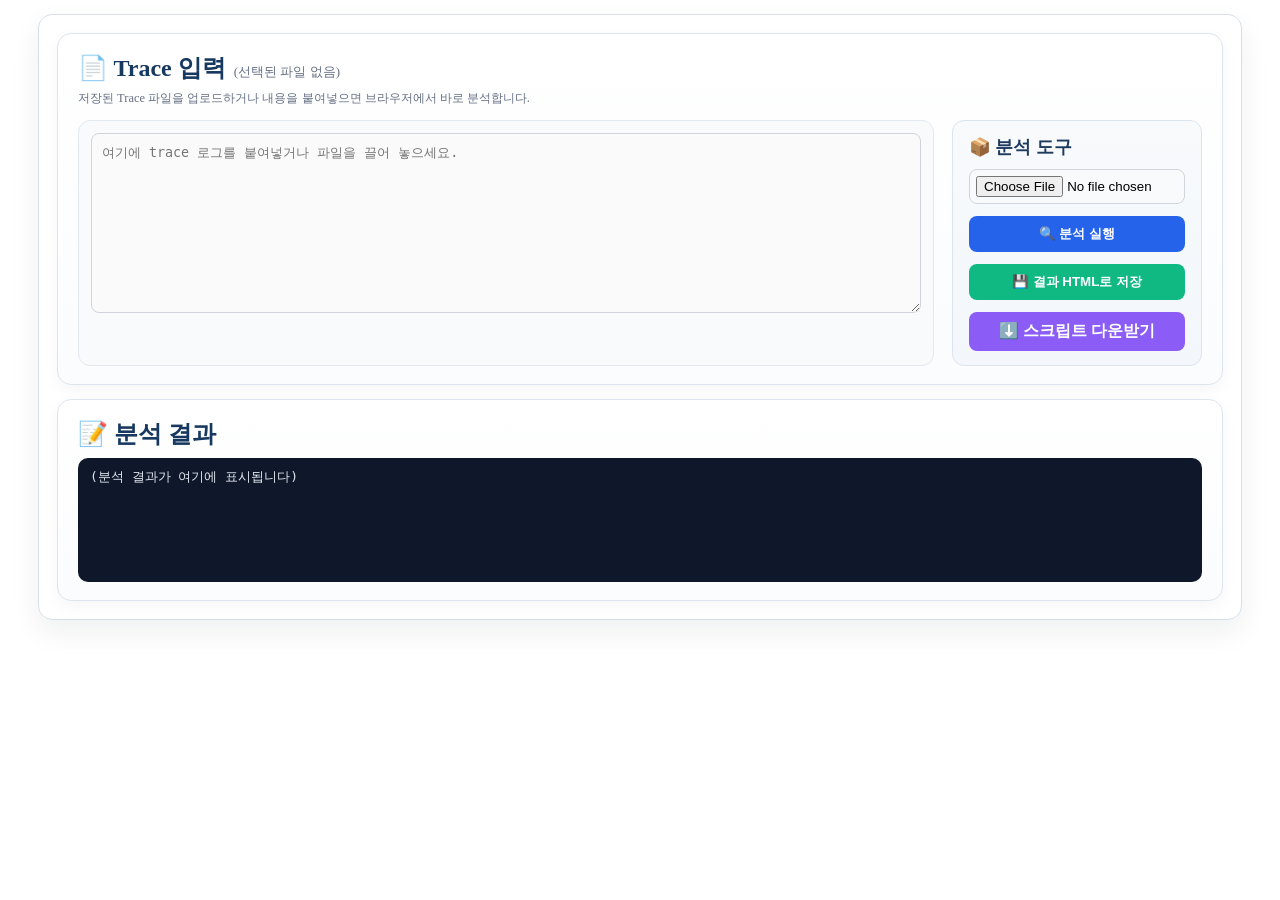
==== commit fed15dcd: "Update index.html" ====
--- a/index.html
+++ b/index.html
@@ -748,6 +748,27 @@
     }
   }
 
+
+  /* ===== v20.2: Trace 분석 전용 / 언어 토글 제거 ===== */
+  .trace-language-bar,
+  .trace-language-switch,
+  .trace-lang-btn,
+  .trace-language-standalone {
+    display:none !important;
+  }
+
+  #fileAnalysisPanel.mode-panel,
+  #fileAnalysisPanel.mode-panel.active {
+    margin-top:14px !important;
+  }
+
+  @media(max-width:900px){
+    #fileAnalysisPanel.mode-panel,
+    #fileAnalysisPanel.mode-panel.active {
+      margin-top:10px !important;
+    }
+  }
+
 </style>
 </head>
 <body>
@@ -755,7 +776,7 @@
 <!-- 공통 헤더 + 제목 + 버전 -->
 <script>
   window.pageTitle = "ProxySG Trace · 분석 도구";
-  window.pageVersion = "ver.2026.10.15.09";
+  window.pageVersion = "ver.2026.10.15.10";
 </script> 
 <script src="https://etech-symantec.github.io/header.js"></script>
 
@@ -877,7 +898,8 @@
   }
 
   function initLanguageUI(){
-    const initial=localStorage.getItem('proxysgTraceLanguage')==='en'?'en':'ko';
+    localStorage.removeItem('proxysgTraceLanguage');
+    const initial='ko';
     document.querySelectorAll('.trace-lang-btn').forEach(btn=>{
       if(btn.dataset.langBound==='1') return;
       btn.dataset.langBound='1';
@@ -915,17 +937,6 @@
   }
 })();
 </script>
-
-
-
-
-<div class="trace-language-bar trace-language-standalone" aria-label="Language">
-  <div class="trace-language-switch">
-    <button type="button" class="trace-lang-btn active" data-lang="ko">한국어</button>
-    <button type="button" class="trace-lang-btn" data-lang="en">English</button>
-  </div>
-</div>
-
 <div id="fileAnalysisPanel" class="container mode-panel active">
   <div class="file-analysis-card">
     <h2 style="
@@ -1589,13 +1600,7 @@
     frame.src = "";
   }
 });
-
-
-
-
-
 </script>
-
 
 <!-- 🔹 참고 문서 모달 -->
 <div id="refModal" style="
@@ -1627,14 +1632,5 @@
     <iframe id="refFrame" src="" style="flex:1; border:none; width:100%;"></iframe>
   </div>
 </div>
-
-
-
-
-
-
-
-
-
 </body>
 </html>
